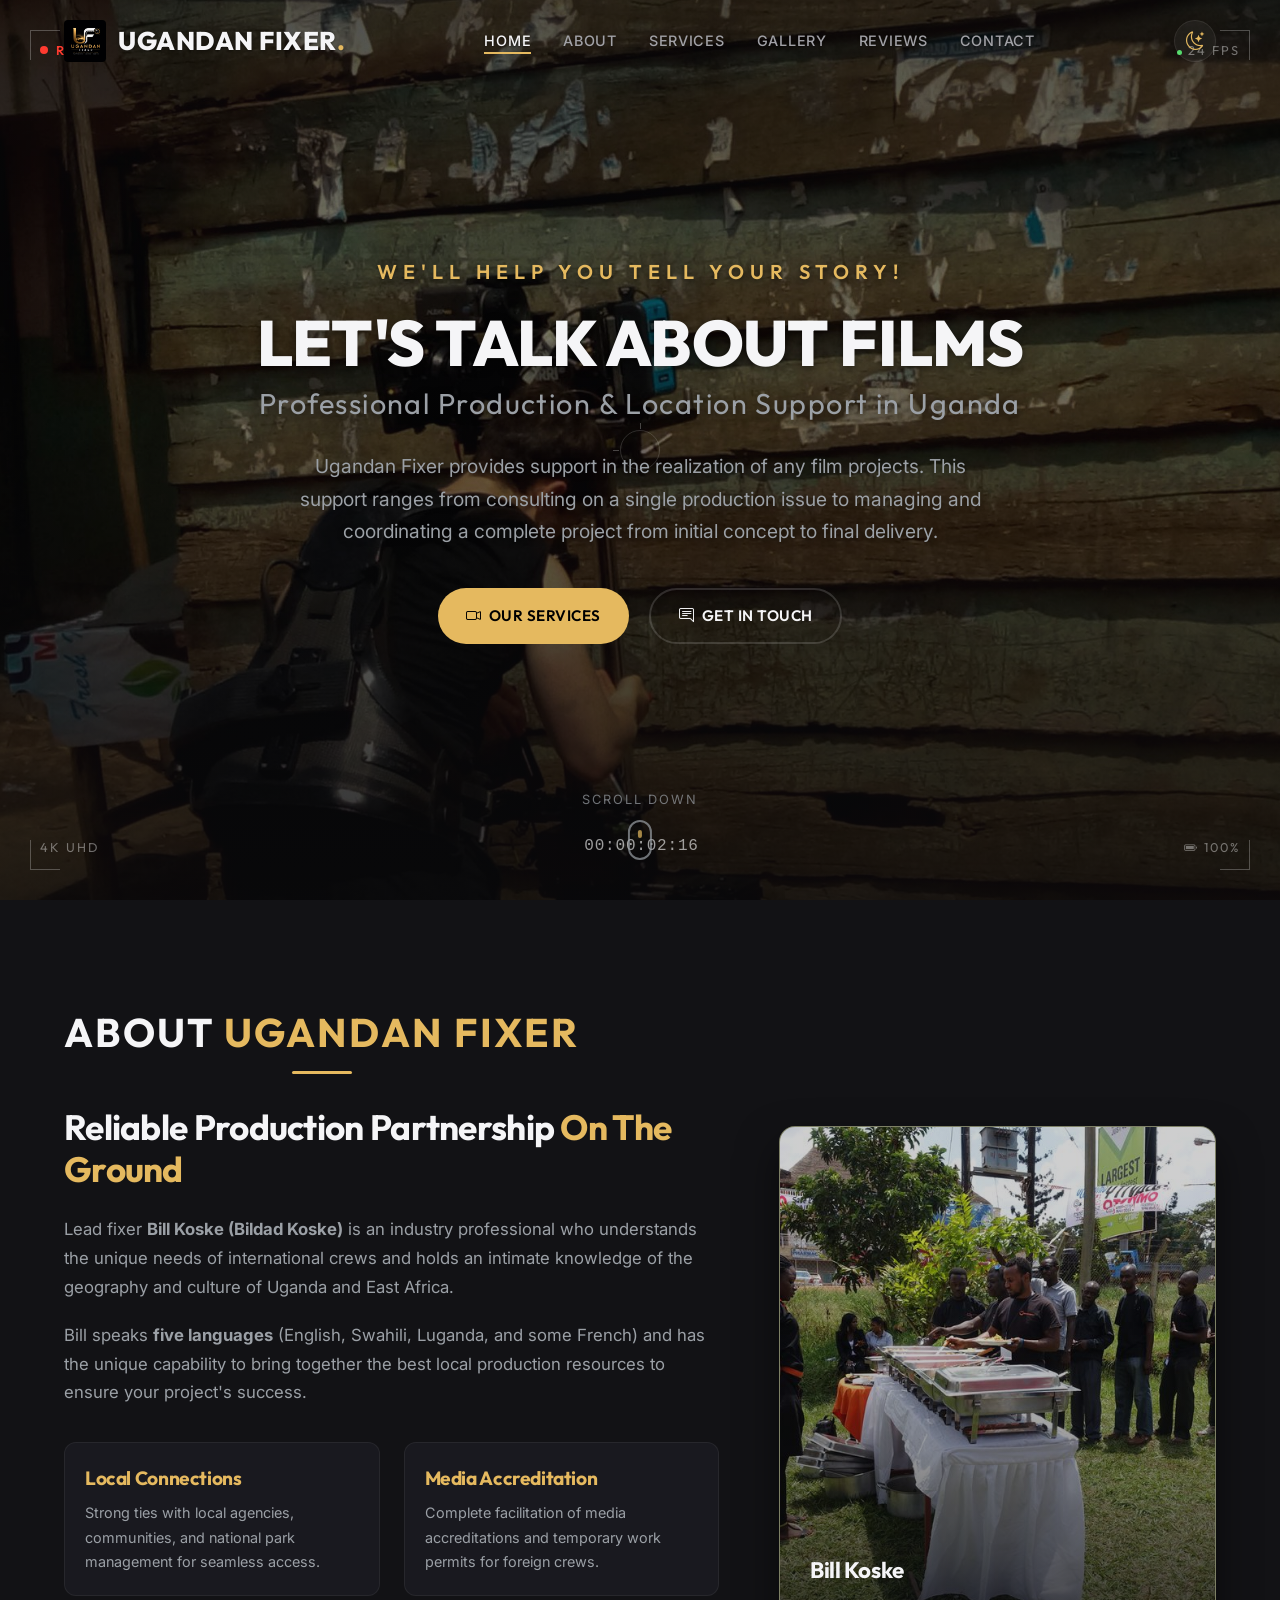
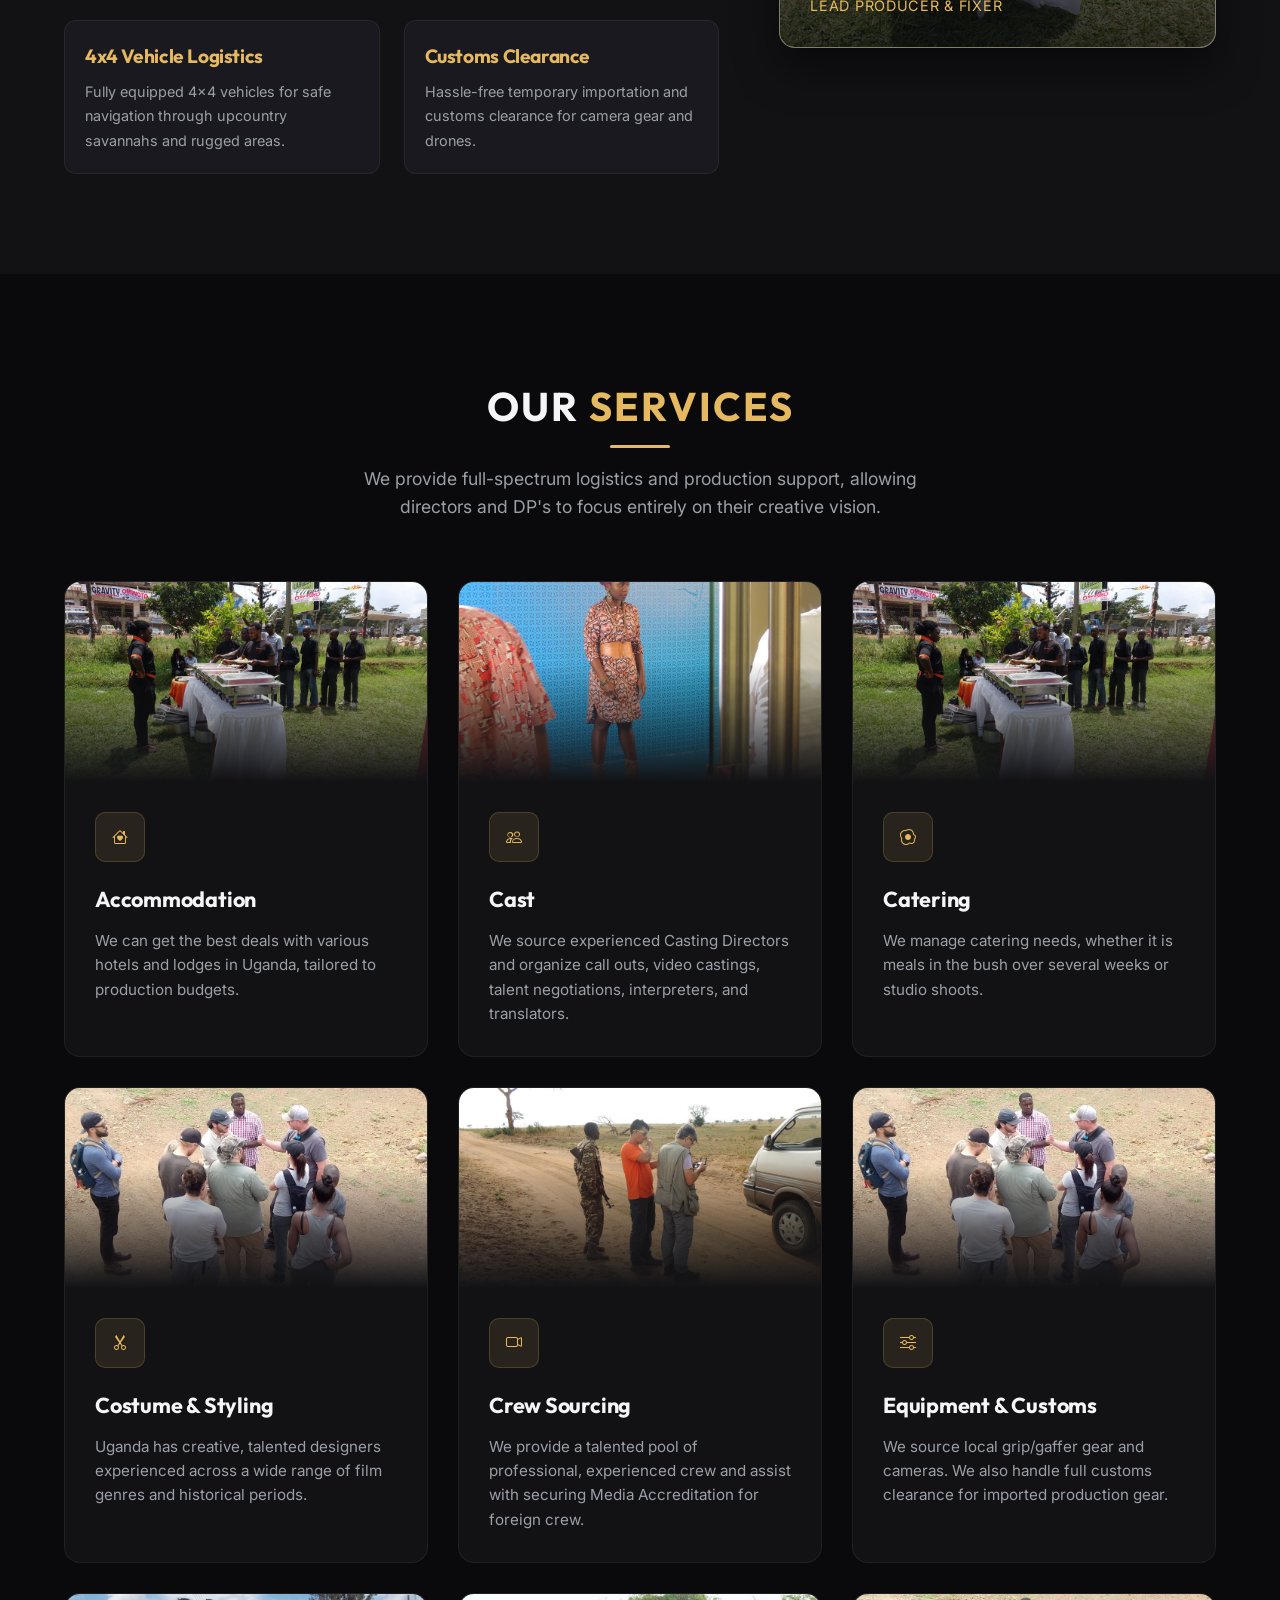
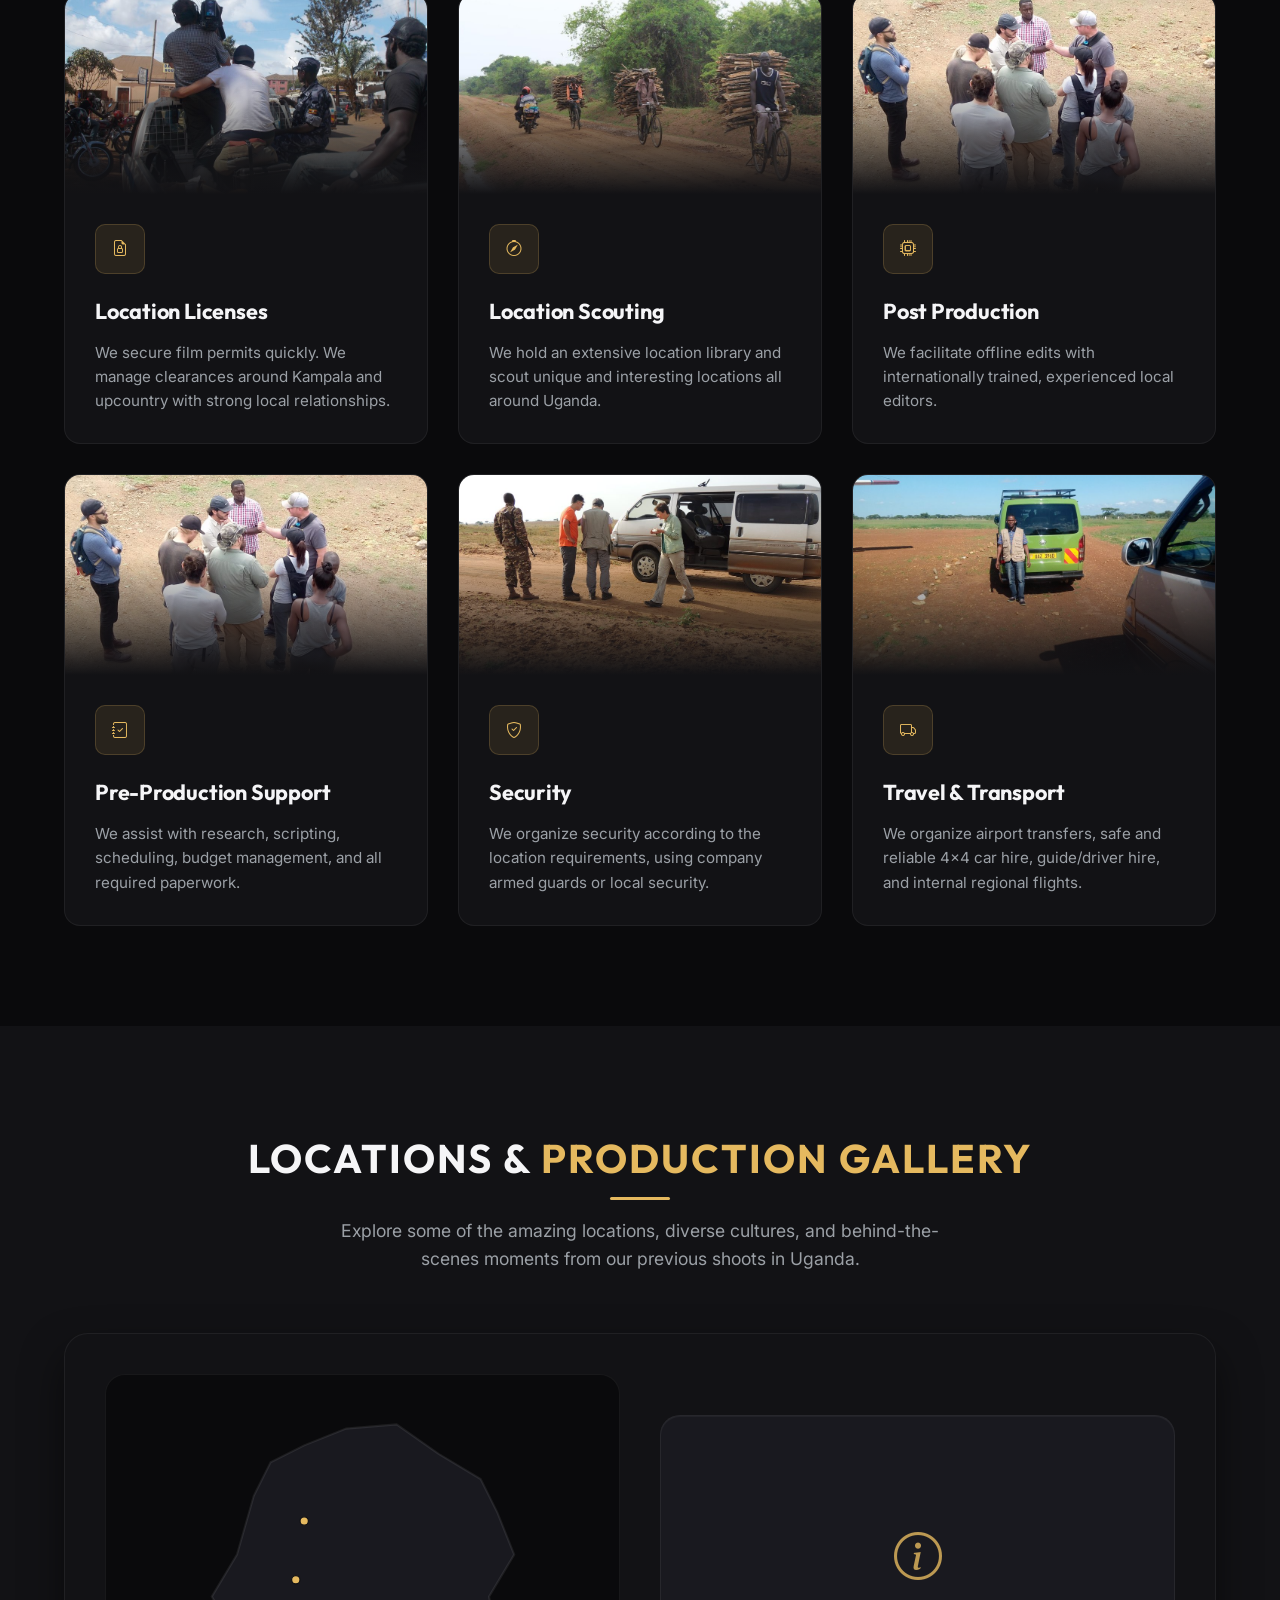
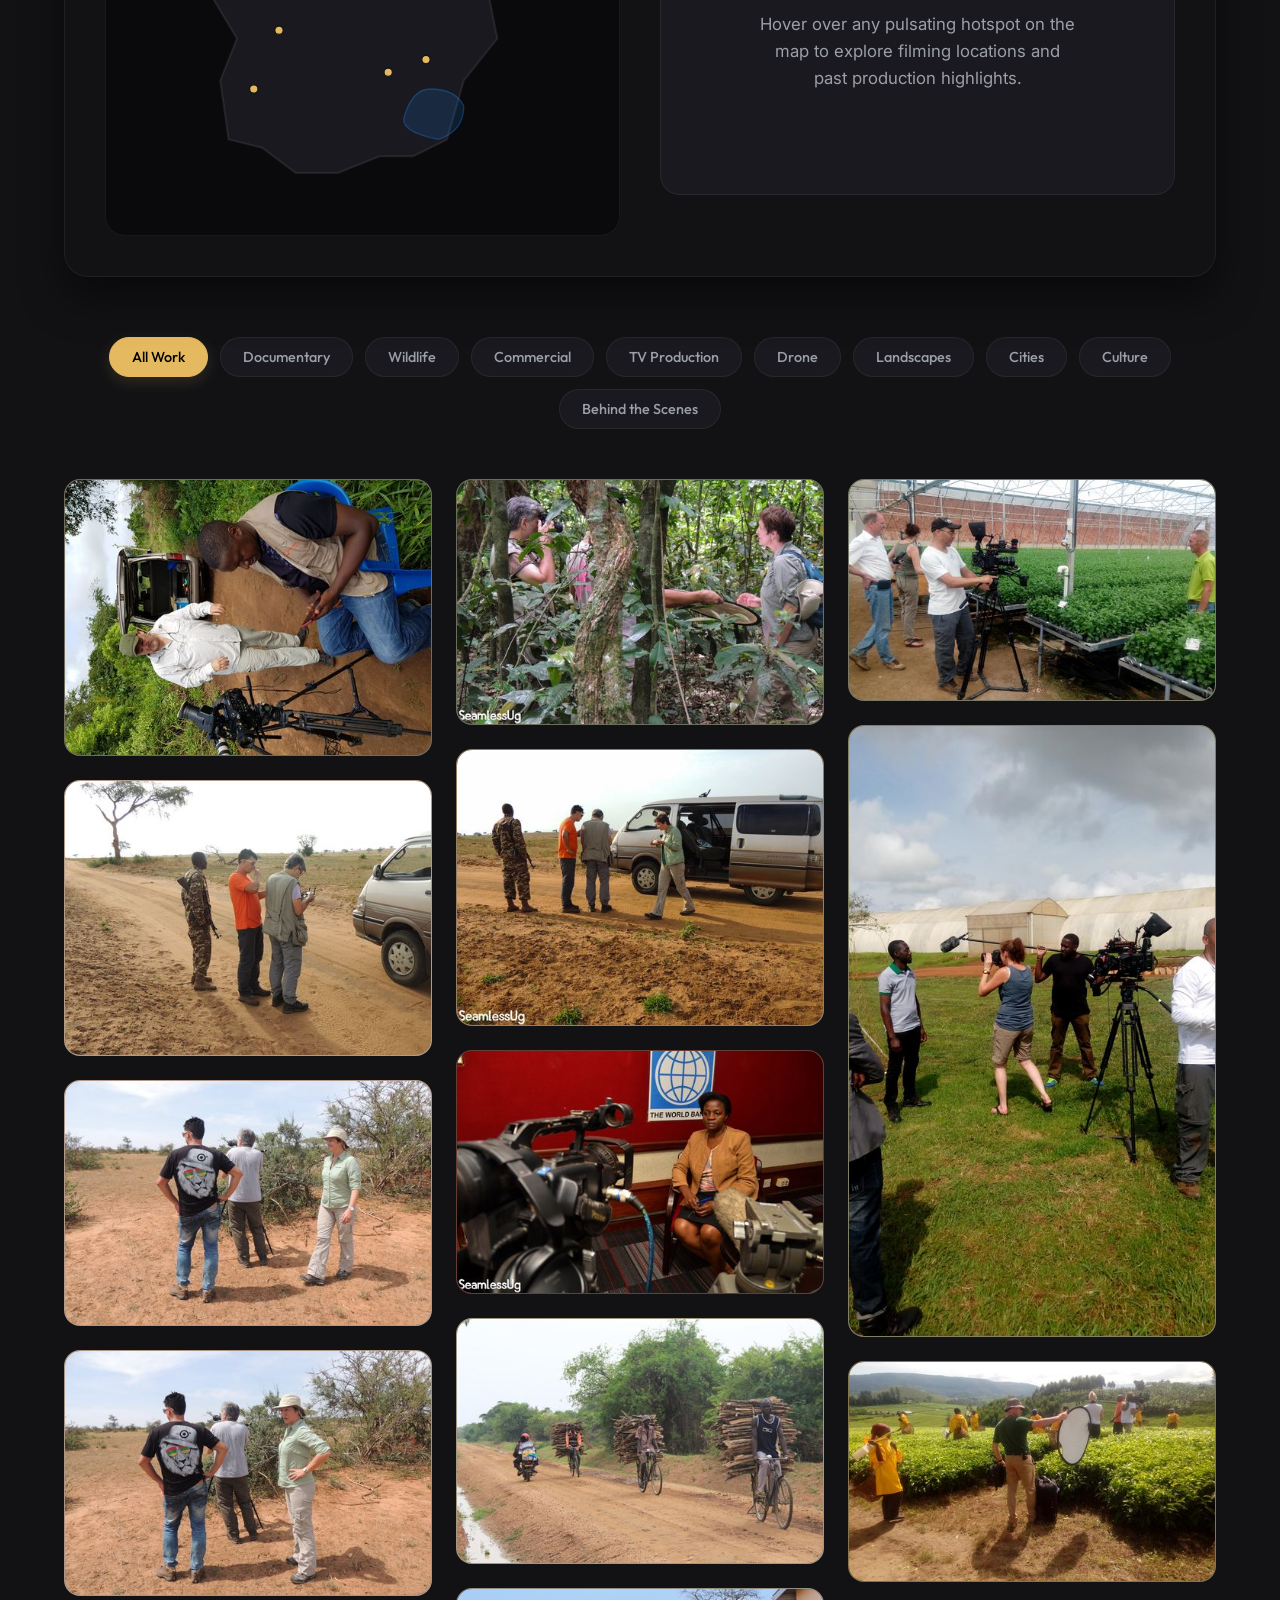
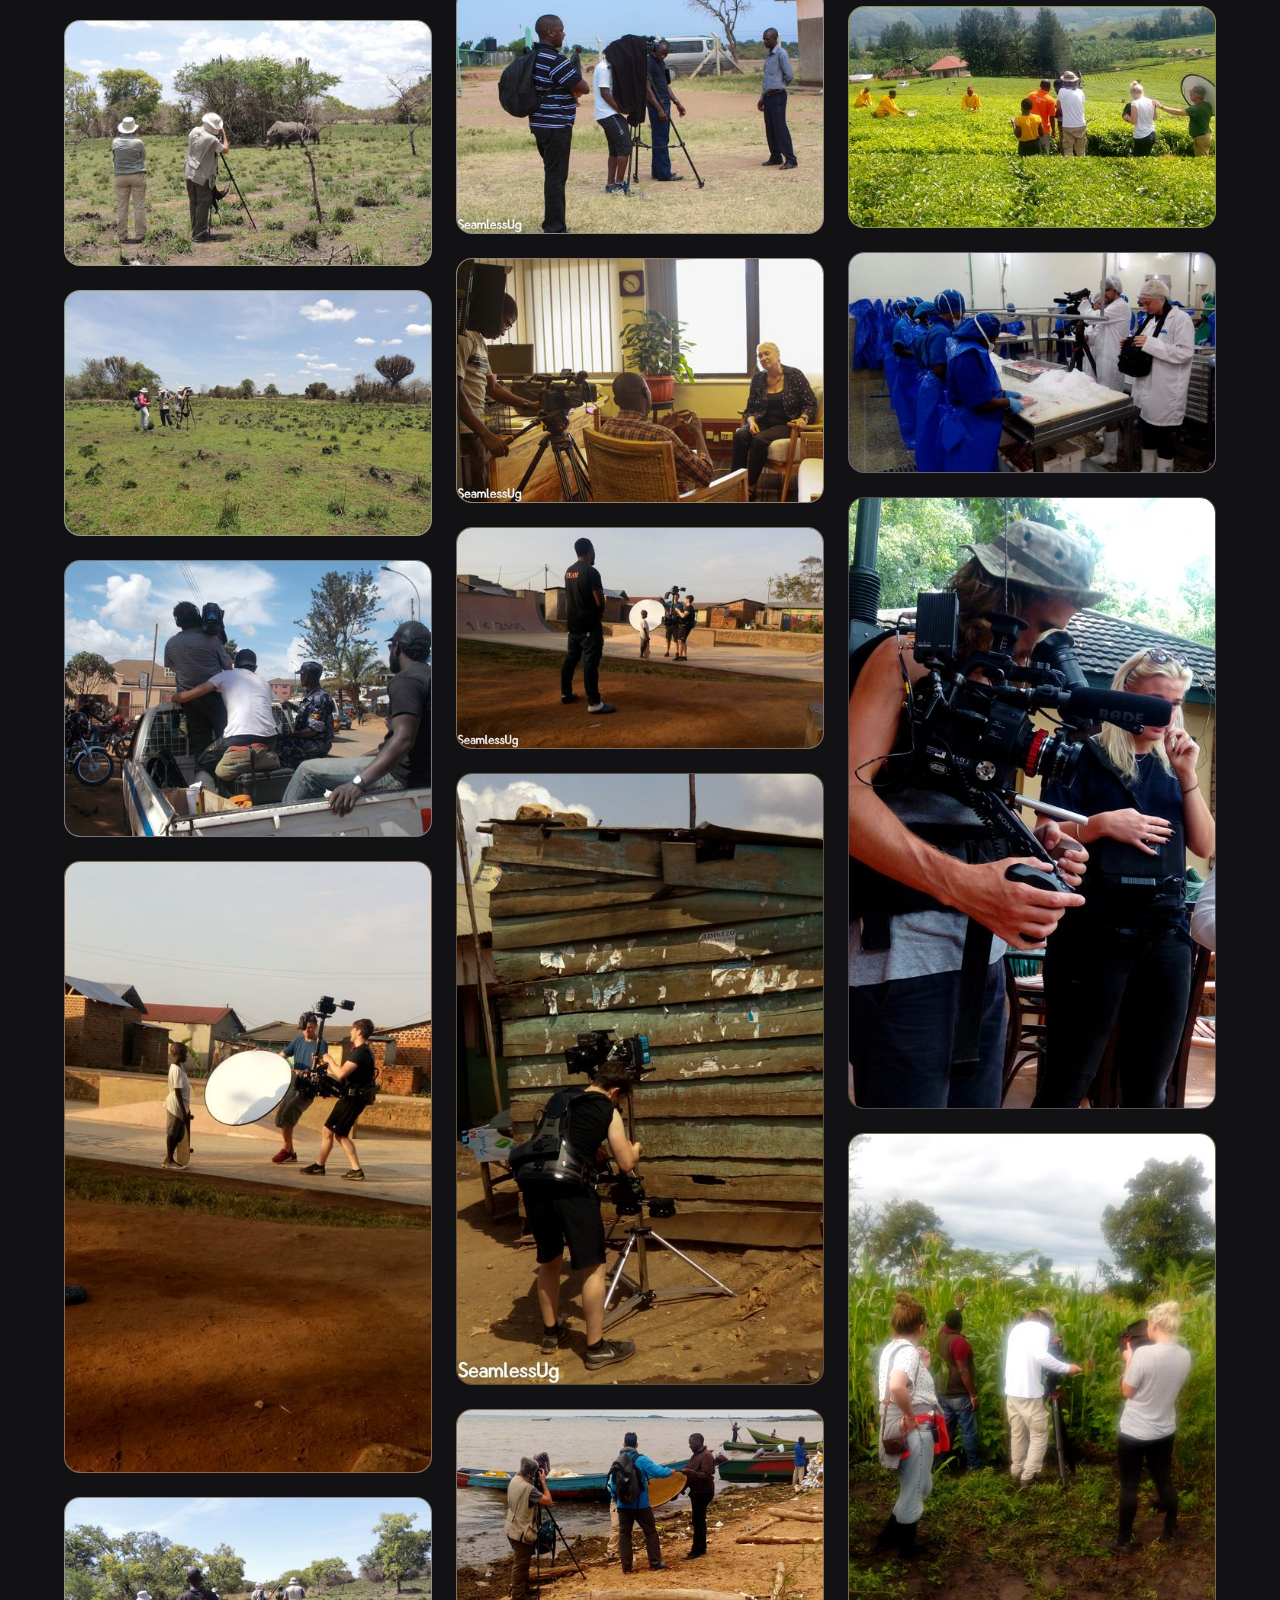
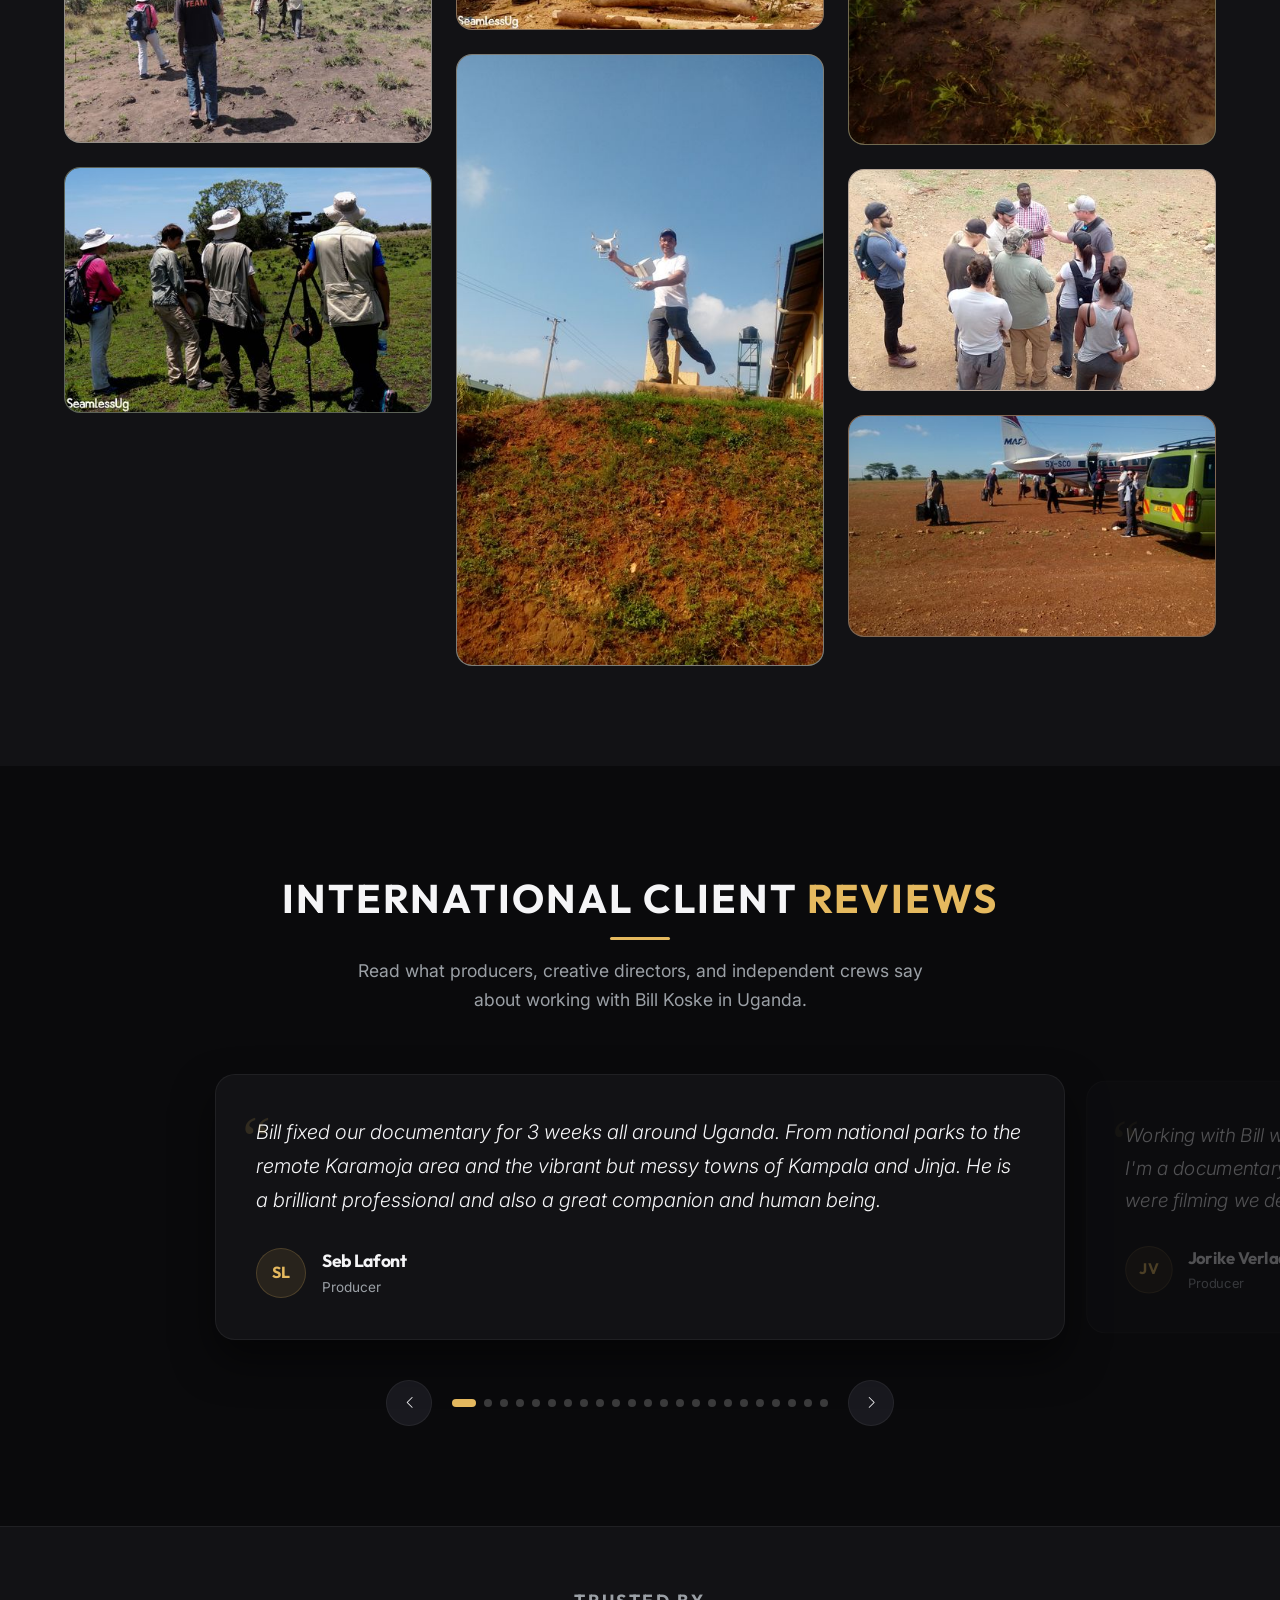
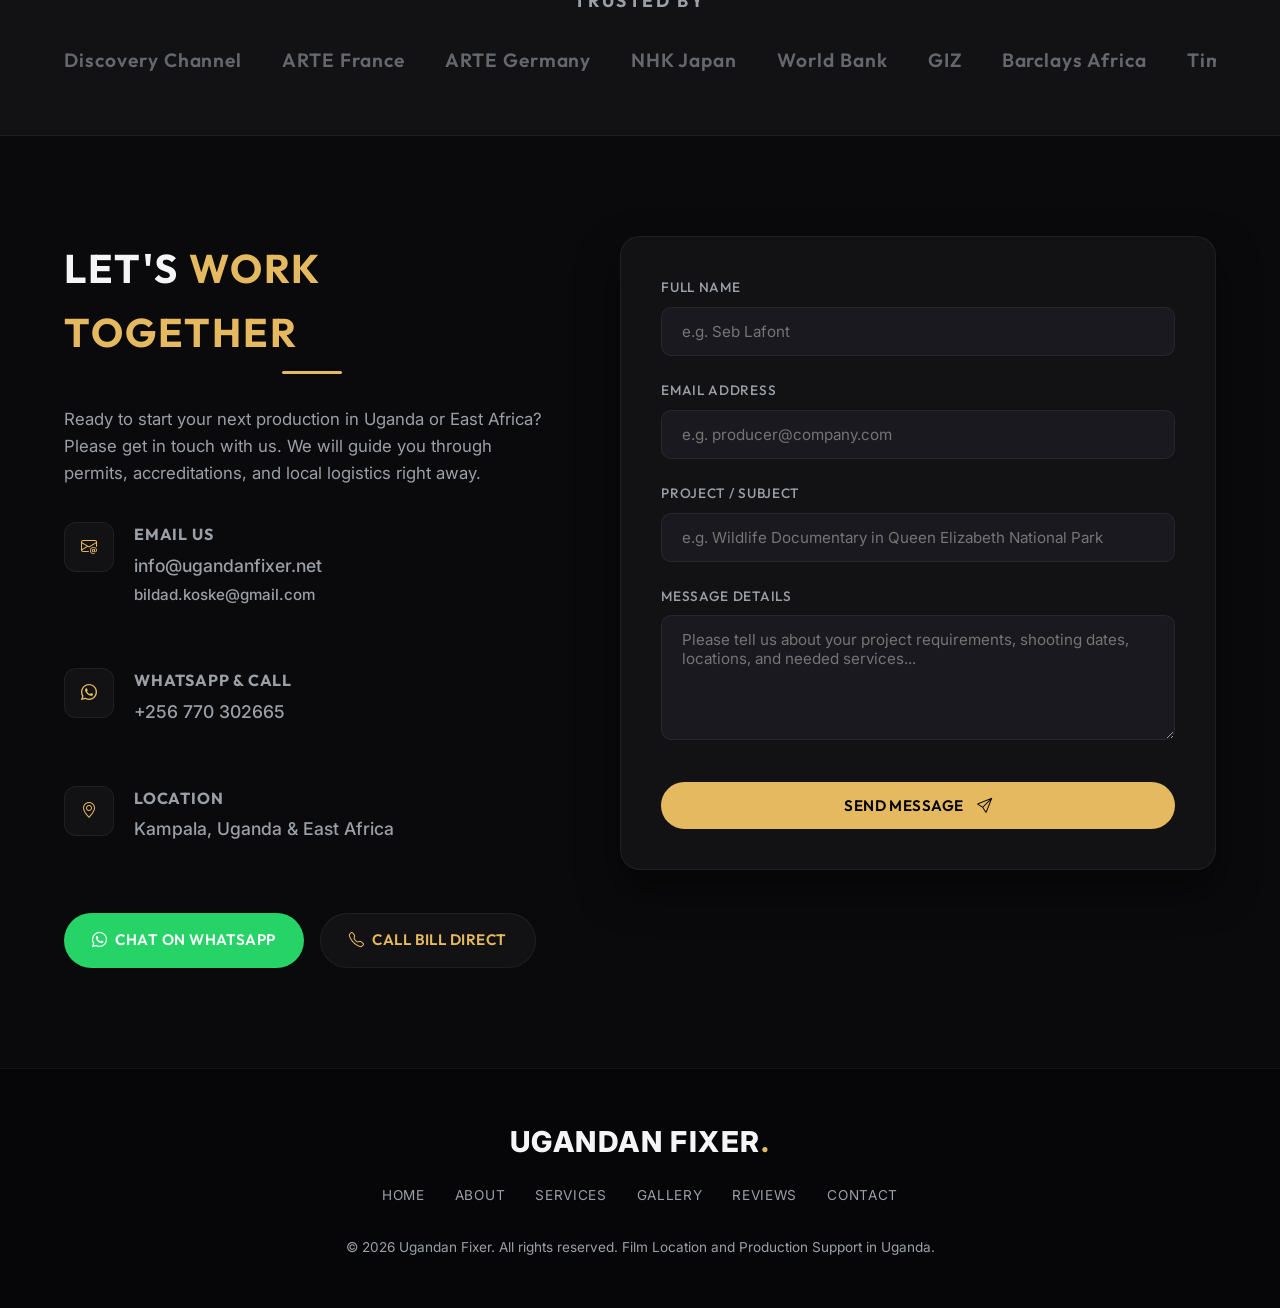
==== index.html @ 79818145 "add interactive uganda map, cinematic viewfinder, 3d tilt cards, and scroll reveals" ====
<!DOCTYPE html>
<html lang="en">
<head>
  <meta charset="UTF-8">
  <meta name="viewport" content="width=device-width, initial-scale=1.0">
  <title>Ugandan Fixer | Film Production & Location Support Services Uganda</title>
  <meta name="description" content="Ugandan Fixer provides professional film production and location support services in Uganda. Get assistance with media credentials, filming permits, customs equipment clearance, crew sourcing, and travel.">
  <meta name="keywords" content="film fixer uganda, location scout uganda, film production support uganda, media credentials uganda, camera gear rental uganda, travel coordination east africa">
  <meta name="author" content="Bill Koske">
  <meta name="robots" content="index, follow">

  <!-- Favicons -->
  <link rel="icon" type="image/png" href="./logo.png">
  <link rel="apple-touch-icon" href="./logo.png">

  <!-- Icons -->
  <link rel="stylesheet" href="https://cdn.jsdelivr.net/npm/bootstrap-icons@1.11.3/font/bootstrap-icons.min.css">

  <!-- Stylesheet -->
  <link rel="stylesheet" href="./style.css">
</head>
<body>

  <!-- Navigation Header -->
  <header id="header" class="header">
    <div class="container">
      <a href="#hero" class="logo-link" id="logo-brand">
        <img src="./logo.png" alt="Ugandan Fixer Logo" class="logo-img">
        <h1 class="logo-text">Ugandan Fixer<span>.</span></h1>
      </a>

      <nav id="navmenu" class="navmenu">
        <ul>
          <li><a href="#hero" class="active">Home</a></li>
          <li><a href="#about">About</a></li>
          <li><a href="#services">Services</a></li>
          <li><a href="#portfolio">Gallery</a></li>
          <li><a href="#testimonials">Reviews</a></li>
          <li><a href="#contact">Contact</a></li>
        </ul>
      </nav>

      <div class="header-actions">
        <div class="theme-toggle" id="theme-toggle" role="button" aria-label="Toggle dark/light mode">
          <i class="bi bi-moon-stars" id="theme-toggle-icon"></i>
        </div>
        <i class="mobile-nav-toggle bi bi-list"></i>
      </div>
    </div>
  </header>


  <!-- Hero Section -->
  <section id="hero" class="hero">
    <div class="hero-bg hero-bg-parallax" id="hero-bg"></div>
    <div class="hero-overlay"></div>
    
    <!-- Cinematic Viewfinder Overlay -->
    <div class="viewfinder">
      <div class="vf-corner vf-tl"></div>
      <div class="vf-corner vf-tr"></div>
      <div class="vf-corner vf-bl"></div>
      <div class="vf-corner vf-br"></div>
      
      <div class="vf-top-info">
        <div class="vf-rec"><span class="rec-dot"></span>REC</div>
        <div class="vf-fps"><span class="vf-status-dot"></span>24 FPS</div>
      </div>
      
      <div class="vf-center-grid">
        <div class="vf-crosshair"></div>
      </div>
      
      <div class="vf-bottom-info">
        <div class="vf-res">4K UHD</div>
        <div class="vf-timecode" id="vf-timecode">00:00:00:00</div>
        <div class="vf-battery"><i class="bi bi-battery-full"></i> 100%</div>
      </div>
    </div>
    
    <div class="container">
      <h2>We'll help you tell your story!</h2>
      <h1>Let's Talk About Films<span>Professional Production & Location Support in Uganda</span></h1>
      <p class="hero-desc">
        Ugandan Fixer provides support in the realization of any film projects. This support ranges from consulting on a single production issue to managing and coordinating a complete project from initial concept to final delivery.
      </p>
      <div class="hero-btns">
        <a href="#services" class="btn btn-primary" id="btn-hero-services">
          <i class="bi bi-camera-video"></i> Our Services
        </a>
        <a href="#contact" class="btn btn-outline" id="btn-hero-contact">
          <i class="bi bi-chat-right-text"></i> Get In Touch
        </a>
      </div>
    </div>

    <a href="#about" class="hero-scroll-indicator" id="hero-scroll-link">
      <span>Scroll Down</span>
      <div class="mouse-icon"></div>
    </a>
  </section>

  <main>
    <!-- About Section -->
    <section id="about" class="about reveal">
      <div class="container">
        <div class="about-grid">
          <div class="about-content">
            <div class="section-header" style="text-align: left; margin-bottom: 30px;">
              <h2>About <span>Ugandan Fixer</span></h2>
            </div>
            <h3>Reliable Production Partnership <span>On The Ground</span></h3>
            <p>
              Lead fixer <strong>Bill Koske (Bildad Koske)</strong> is an industry professional who understands the unique needs of international crews and holds an intimate knowledge of the geography and culture of Uganda and East Africa. 
            </p>
            <p>
              Bill speaks <strong>five languages</strong> (English, Swahili, Luganda, and some French) and has the unique capability to bring together the best local production resources to ensure your project's success.
            </p>
            
            <div class="about-highlights">
              <div class="about-highlight-card">
                <h4>Local Connections</h4>
                <p>Strong ties with local agencies, communities, and national park management for seamless access.</p>
              </div>
              <div class="about-highlight-card">
                <h4>Media Accreditation</h4>
                <p>Complete facilitation of media accreditations and temporary work permits for foreign crews.</p>
              </div>
              <div class="about-highlight-card">
                <h4>4x4 Vehicle Logistics</h4>
                <p>Fully equipped 4x4 vehicles for safe navigation through upcountry savannahs and rugged areas.</p>
              </div>
              <div class="about-highlight-card">
                <h4>Customs Clearance</h4>
                <p>Hassle-free temporary importation and customs clearance for camera gear and drones.</p>
              </div>
            </div>
          </div>
          
          <div class="about-image-container">
            <div class="about-image-wrapper">
              <img id="about-img" src="" alt="Ugandan Fixer production crew behind the scenes">
              <div class="about-image-overlay">
                <h4>Bill Koske</h4>
                <p>Lead Producer & Fixer</p>
              </div>
            </div>
          </div>
        </div>
      </div>
    </section>

    <!-- Services Section -->
    <section id="services" class="services reveal">
      <div class="container">
        <div class="section-header">
          <h2>Our <span>Services</span></h2>
          <p>We provide full-spectrum logistics and production support, allowing directors and DP's to focus entirely on their creative vision.</p>
        </div>

        <div class="services-grid" id="services-grid">
          <!-- Dynamic Service Cards Injected via JS -->
        </div>
      </div>
    </section>

    <!-- Portfolio Gallery Section -->
    <section id="portfolio" class="portfolio">
      <div class="container">
        <div class="section-header reveal">
          <h2>Locations & <span>Production Gallery</span></h2>
          <p>Explore some of the amazing locations, diverse cultures, and behind-the-scenes moments from our previous shoots in Uganda.</p>
        </div>

        <!-- Interactive Filming Map -->
        <div class="map-section reveal">
          <div class="map-grid">
            <div class="map-vector-container">
              <svg viewBox="0 0 500 500" class="uganda-svg-map" id="uganda-map">
                <!-- Uganda Border Shape -->
                <path class="uganda-border" d="M 230 40 L 290 35 L 340 70 L 390 100 L 410 140 L 430 190 L 400 240 L 410 290 L 370 340 L 350 410 L 310 430 L 270 430 L 220 450 L 170 450 L 130 420 L 90 410 L 80 340 L 100 290 L 70 240 L 100 190 L 120 120 L 140 80 L 180 60 Z" />
                <!-- Lake Victoria -->
                <path class="lake-victoria" d="M 330 350 Q 360 350 370 370 Q 370 400 340 410 Q 290 400 300 380 Q 310 350 330 350 Z" />
                
                <!-- Hotspots -->
                <g class="map-hotspot" data-location="murchison">
                  <circle cx="180" cy="150" r="14" class="hotspot-pulse" />
                  <circle cx="180" cy="150" r="5" class="hotspot-core" />
                  <text x="180" y="130" class="hotspot-label">Murchison Falls</text>
                </g>
                
                <g class="map-hotspot" data-location="queen-elizabeth">
                  <circle cx="120" cy="350" r="14" class="hotspot-pulse" />
                  <circle cx="120" cy="350" r="5" class="hotspot-core" />
                  <text x="120" y="330" class="hotspot-label">Queen Elizabeth NP</text>
                </g>
                
                <g class="map-hotspot" data-location="kampala">
                  <circle cx="280" cy="330" r="14" class="hotspot-pulse" />
                  <circle cx="280" cy="330" r="5" class="hotspot-core" />
                  <text x="280" y="310" class="hotspot-label">Kampala City</text>
                </g>
                
                <g class="map-hotspot" data-location="jinja">
                  <circle cx="325" cy="315" r="14" class="hotspot-pulse" />
                  <circle cx="325" cy="315" r="5" class="hotspot-core" />
                  <text x="325" y="295" class="hotspot-label">Jinja (Nile)</text>
                </g>
                
                <g class="map-hotspot" data-location="kibale">
                  <circle cx="150" cy="280" r="14" class="hotspot-pulse" />
                  <circle cx="150" cy="280" r="5" class="hotspot-core" />
                  <text x="150" y="260" class="hotspot-label">Kibale Forest</text>
                </g>
                
                <g class="map-hotspot" data-location="hoima">
                  <circle cx="170" cy="220" r="14" class="hotspot-pulse" />
                  <circle cx="170" cy="220" r="5" class="hotspot-core" />
                  <text x="170" y="200" class="hotspot-label">Hoima Region</text>
                </g>
              </svg>
            </div>
            
            <div class="map-details" id="map-details-card">
              <div class="map-details-placeholder">
                <i class="bi bi-info-circle"></i>
                <p>Hover over any pulsating hotspot on the map to explore filming locations and past production highlights.</p>
              </div>
              <div class="map-details-content" style="display: none;">
                <div class="map-details-img-wrapper">
                  <img id="map-details-img" src="" alt="Location preview">
                </div>
                <div class="map-details-text">
                  <h3 id="map-details-title">Location Name</h3>
                  <p id="map-details-desc">Location description details...</p>
                  <span class="map-details-tag" id="map-details-tag">Category</span>
                </div>
              </div>
            </div>
          </div>
        </div>

        <!-- Category Filters -->
        <div class="filter-bar" id="filter-bar">
          <!-- Dynamic Filter Buttons Injected via JS -->
        </div>

        <!-- Masonry Grid -->
        <div class="masonry-grid" id="portfolio-grid">
          <!-- Dynamic Masonry Items Injected via JS -->
        </div>
      </div>
    </section>

    <!-- Testimonials Section -->
    <section id="testimonials" class="testimonials reveal">
      <div class="container">
        <div class="section-header">
          <h2>International Client <span>Reviews</span></h2>
          <p>Read what producers, creative directors, and independent crews say about working with Bill Koske in Uganda.</p>
        </div>

        <div class="testimonials-carousel">
          <div class="testimonial-track" id="testimonial-track">
            <!-- Dynamic Testimonials Injected via JS -->
          </div>
          
          <div class="carousel-controls">
            <button class="carousel-btn" id="carousel-prev" aria-label="Previous testimonial">
              <i class="bi bi-chevron-left"></i>
            </button>
            <div class="carousel-dots" id="carousel-dots">
              <!-- Carousel Dots -->
            </div>
            <button class="carousel-btn" id="carousel-next" aria-label="Next testimonial">
              <i class="bi bi-chevron-right"></i>
            </button>
          </div>
        </div>
      </div>
    </section>

    <!-- Clients Marquee Section -->
    <section class="clients" id="clients">
      <div class="container">
        <h3 style="text-align: center; margin-bottom: 30px; font-size: 1.1rem; text-transform: uppercase; letter-spacing: 0.15em; color: var(--text-muted);">Trusted By</h3>
        <div class="clients-marquee" id="company-marquee">
          <!-- Dynamic Marquee Injected via JS -->
        </div>
      </div>
    </section>

    <!-- Contact Section -->
    <section id="contact" class="contact reveal">
      <div class="container">
        <div class="contact-grid">
          <div class="contact-info-container">
            <div class="section-header" style="text-align: left; margin-bottom: 30px;">
              <h2>Let's <span>Work Together</span></h2>
            </div>
            <p>
              Ready to start your next production in Uganda or East Africa? Please get in touch with us. We will guide you through permits, accreditations, and local logistics right away.
            </p>
            
            <div class="contact-details">
              <div class="contact-item">
                <div class="contact-icon-box">
                  <i class="bi bi-envelope-at"></i>
                </div>
                <div class="contact-text">
                  <h4>Email Us</h4>
                  <p>
                    <a href="mailto:info@ugandanfixer.net">info@ugandanfixer.net</a><br>
                    <a href="mailto:bildad.koske@gmail.com" style="font-size: 0.95rem; color: var(--text-muted);">bildad.koske@gmail.com</a>
                  </p>
                </div>
              </div>

              <div class="contact-item">
                <div class="contact-icon-box">
                  <i class="bi bi-whatsapp"></i>
                </div>
                <div class="contact-text">
                  <h4>WhatsApp & Call</h4>
                  <p><a href="https://wa.me/256770302665?text=Hello%20Bill,%20I'm%20interested%20in%20inquiring%20about%20your%20film%20production%20and%20location%20support%20services%20in%20Uganda." target="_blank" rel="noopener">+256 770 302665</a></p>
                </div>
              </div>

              <div class="contact-item">
                <div class="contact-icon-box">
                  <i class="bi bi-geo-alt"></i>
                </div>
                <div class="contact-text">
                  <h4>Location</h4>
                  <p>Kampala, Uganda & East Africa</p>
                </div>
              </div>
            </div>
            <div class="contact-buttons">
              <a href="https://wa.me/256770302665?text=Hello%20Bill,%20I'm%20interested%20in%20inquiring%20about%20your%20film%20production%20and%20location%20support%20services%20in%20Uganda." target="_blank" rel="noopener" class="btn btn-whatsapp" id="btn-whatsapp-contact">
                <i class="bi bi-whatsapp"></i> Chat on WhatsApp
              </a>
              <a href="tel:+256770302665" class="btn btn-call" id="btn-call-contact">
                <i class="bi bi-telephone"></i> Call Bill Direct
              </a>
            </div>
          </div>

          <div class="contact-form-container">
            <form class="contact-form" id="contact-form-element" action="mailto:info@ugandanfixer.net" method="POST" enctype="text/plain">
              <div class="form-group">
                <label for="form-name" class="form-label">Full Name</label>
                <input type="text" id="form-name" name="name" class="form-control" placeholder="e.g. Seb Lafont" required>
              </div>
              <div class="form-group">
                <label for="form-email" class="form-label">Email Address</label>
                <input type="email" id="form-email" name="email" class="form-control" placeholder="e.g. producer@company.com" required>
              </div>
              <div class="form-group">
                <label for="form-subject" class="form-label">Project / Subject</label>
                <input type="text" id="form-subject" name="subject" class="form-control" placeholder="e.g. Wildlife Documentary in Queen Elizabeth National Park" required>
              </div>
              <div class="form-group">
                <label for="form-message" class="form-label">Message Details</label>
                <textarea id="form-message" name="message" class="form-control" rows="5" placeholder="Please tell us about your project requirements, shooting dates, locations, and needed services..." required></textarea>
              </div>
              <button type="submit" class="btn btn-primary" id="btn-submit-form">
                Send Message <i class="bi bi-send" style="margin-left: 5px;"></i>
              </button>
            </form>
          </div>
        </div>
      </div>
    </section>
  </main>

  <!-- Footer Section -->
  <footer class="footer">
    <div class="container">
      <div class="footer-logo">
        Ugandan Fixer<span>.</span>
      </div>
      <div class="footer-nav">
        <a href="#hero">Home</a>
        <a href="#about">About</a>
        <a href="#services">Services</a>
        <a href="#portfolio">Gallery</a>
        <a href="#testimonials">Reviews</a>
        <a href="#contact">Contact</a>
      </div>
      <p class="footer-copyright">
        &copy; 2026 Ugandan Fixer. All rights reserved. Film Location and Production Support in Uganda.
      </p>
    </div>
  </footer>

  <!-- Lightbox Modal -->
  <div class="lightbox" id="lightbox" role="dialog" aria-modal="true" aria-label="Image Lightbox Preview">
    <button class="lightbox-close" id="btn-lightbox-close" aria-label="Close Lightbox">
      <i class="bi bi-x-lg"></i>
    </button>
    <button class="lightbox-nav lightbox-prev" id="btn-lightbox-prev" aria-label="Previous Image">
      <i class="bi bi-chevron-left"></i>
    </button>
    <button class="lightbox-nav lightbox-next" id="btn-lightbox-next" aria-label="Next Image">
      <i class="bi bi-chevron-right"></i>
    </button>
    <div class="lightbox-content">
      <img src="" alt="" class="lightbox-img" id="lightbox-img-element">
      <div class="lightbox-caption" id="lightbox-caption-text">Image description and category</div>
      <div class="lightbox-counter" id="lightbox-counter-text">1 / 10</div>
    </div>
  </div>

  <!-- JavaScript Controller -->
  <script src="./script.js"></script>
</body>
</html>
---- style.css ----
/* 
   UGANDAN FIXER - CINEMATIC PORTFOLIO STYLESHEET
   Vanilla CSS | High-Fidelity Responsive Design System
*/

@import url('https://fonts.googleapis.com/css2?family=Inter:wght@300;400;500;600&family=Outfit:wght@300;400;500;600;700;800&display=swap');

:root {
  --bg-primary: #0a0a0c;
  --bg-secondary: #121215;
  --bg-tertiary: #19191f;
  --accent-gold: #e5b95f;
  --accent-gold-rgb: 229, 185, 95;
  --accent-gold-hover: #ffd276;
  --text-main: #f5f5f7;
  --text-muted: #9ba0a6;
  --border-color: rgba(255, 255, 255, 0.06);
  --glass-bg: rgba(18, 18, 21, 0.75);
  --glass-border: rgba(255, 255, 255, 0.05);
  --shadow-lg: 0 20px 40px rgba(0, 0, 0, 0.5);
  --transition-smooth: all 0.4s cubic-bezier(0.16, 1, 0.3, 1);
}

body.light-mode {
  --bg-primary: #f6f8fa;
  --bg-secondary: #ffffff;
  --bg-tertiary: #edf1f5;
  --accent-gold: #b38b34;
  --accent-gold-rgb: 179, 139, 52;
  --accent-gold-hover: #916c21;
  --text-main: #18191c;
  --text-muted: #5e646d;
  --border-color: rgba(0, 0, 0, 0.08);
  --glass-bg: rgba(255, 255, 255, 0.85);
  --glass-border: rgba(0, 0, 0, 0.06);
  --shadow-lg: 0 20px 40px rgba(0, 0, 0, 0.04);
}


/* Reset and Core Styles */
* {
  margin: 0;
  padding: 0;
  box-sizing: border-box;
}

html {
  scroll-behavior: smooth;
  background-color: var(--bg-primary);
  color: var(--text-main);
  font-family: 'Inter', sans-serif;
  overflow-x: hidden;
}

body {
  overflow-x: hidden;
  line-height: 1.6;
  background-color: var(--bg-primary);
  color: var(--text-main);
  transition: background-color 0.4s ease, color 0.4s ease;
}

.header, section, .service-card, .masonry-item, .testimonial-item, .contact-form, .btn, .theme-toggle, .form-control {
  transition: background-color 0.4s ease, color 0.4s ease, border-color 0.4s ease, box-shadow 0.4s ease, transform 0.4s ease;
}


h1, h2, h3, h4, h5, h6 {
  font-family: 'Outfit', sans-serif;
  font-weight: 700;
  letter-spacing: -0.02em;
}

a {
  color: inherit;
  text-decoration: none;
  transition: var(--transition-smooth);
}

ul {
  list-style: none;
}

img {
  max-width: 100%;
  height: auto;
  display: block;
}

/* Custom Scrollbar */
::-webkit-scrollbar {
  width: 10px;
}
::-webkit-scrollbar-track {
  background: var(--bg-primary);
}
::-webkit-scrollbar-thumb {
  background: var(--bg-tertiary);
  border: 2px solid var(--bg-primary);
  border-radius: 5px;
}
::-webkit-scrollbar-thumb:hover {
  background: var(--accent-gold);
}

/* Base Layout & Utilities */
section {
  padding: 100px 0;
  position: relative;
}

.container {
  width: 100%;
  max-width: 1200px;
  margin: 0 auto;
  padding: 0 24px;
}

.section-header {
  text-align: center;
  margin-bottom: 60px;
}

.section-header h2 {
  font-size: 2.5rem;
  text-transform: uppercase;
  letter-spacing: 0.05em;
  margin-bottom: 12px;
  position: relative;
  display: inline-block;
}

.section-header h2 span {
  color: var(--accent-gold);
}

.section-header h2::after {
  content: '';
  position: absolute;
  bottom: -10px;
  left: 50%;
  transform: translateX(-50%);
  width: 60px;
  height: 3px;
  background: var(--accent-gold);
  border-radius: 2px;
}

.section-header p {
  color: var(--text-muted);
  max-width: 600px;
  margin: 15px auto 0;
  font-size: 1.1rem;
}

/* Buttons */
.btn {
  display: inline-flex;
  align-items: center;
  justify-content: center;
  padding: 14px 28px;
  font-family: 'Outfit', sans-serif;
  font-weight: 600;
  font-size: 0.95rem;
  letter-spacing: 0.03em;
  text-transform: uppercase;
  border-radius: 30px;
  cursor: pointer;
  transition: var(--transition-smooth);
  gap: 8px;
  border: none;
}

.btn-primary {
  background: var(--accent-gold);
  color: #000;
}

.btn-primary:hover {
  background: var(--accent-gold-hover);
  transform: translateY(-2px);
  box-shadow: 0 10px 20px rgba(229, 185, 95, 0.2);
}

.btn-outline {
  background: transparent;
  color: var(--text-main);
  border: 2px solid rgba(255, 255, 255, 0.15);
}

.btn-outline:hover {
  border-color: var(--accent-gold);
  color: var(--accent-gold);
  transform: translateY(-2px);
}

/* Header & Navigation */
.header {
  position: fixed;
  top: 0;
  left: 0;
  width: 100%;
  z-index: 1000;
  padding: 20px 0;
  transition: var(--transition-smooth);
  color: var(--text-main);
}

.header:not(.scrolled) {
  --text-main: #f5f5f7;
  --text-muted: #a1a1a6;
  --border-color: rgba(255, 255, 255, 0.08);
  --bg-tertiary: rgba(255, 255, 255, 0.05);
}


.header.scrolled {
  padding: 14px 0;
  background: var(--glass-bg);
  backdrop-filter: blur(20px);
  -webkit-backdrop-filter: blur(20px);
  border-bottom: 1px solid var(--glass-border);
  box-shadow: var(--shadow-lg);
}

.header .container {
  display: flex;
  align-items: center;
  justify-content: space-between;
}

.header-actions {
  display: flex;
  align-items: center;
  gap: 20px;
}

.theme-toggle {
  background: var(--bg-tertiary);
  border: 1px solid var(--border-color);
  color: var(--accent-gold);
  width: 42px;
  height: 42px;
  border-radius: 50%;
  display: flex;
  align-items: center;
  justify-content: center;
  cursor: pointer;
  font-size: 1.15rem;
  transition: var(--transition-smooth);
  z-index: 1001;
}

.theme-toggle:hover {
  transform: scale(1.05);
  background: var(--accent-gold);
  color: var(--bg-primary);
  border-color: var(--accent-gold);
  box-shadow: 0 5px 15px rgba(var(--accent-gold-rgb), 0.2);
}


.logo-link {
  display: flex;
  align-items: center;
  gap: 12px;
}

.logo-img {
  height: 42px;
  width: auto;
  object-fit: contain;
  border-radius: 4px;
}

.logo-text {
  font-size: 1.6rem;
  font-weight: 800;
  text-transform: uppercase;
  letter-spacing: 0.02em;
  text-shadow: 0 1px 3px rgba(0, 0, 0, 0.4);
}

.logo-text span {
  color: var(--accent-gold);
}

.navmenu ul {
  display: flex;
  gap: 32px;
}

.navmenu a {
  font-size: 0.9rem;
  font-weight: 500;
  text-transform: uppercase;
  letter-spacing: 0.05em;
  color: var(--text-muted);
  position: relative;
  padding: 5px 0;
  text-shadow: 0 1px 3px rgba(0, 0, 0, 0.4);
}

.navmenu a:hover,
.navmenu a.active {
  color: var(--text-main);
}

.navmenu a::after {
  content: '';
  position: absolute;
  bottom: 0;
  left: 0;
  width: 0;
  height: 2px;
  background: var(--accent-gold);
  transition: var(--transition-smooth);
}

.navmenu a:hover::after,
.navmenu a.active::after {
  width: 100%;
}

.mobile-nav-toggle {
  display: none;
  font-size: 1.8rem;
  color: var(--text-main);
  cursor: pointer;
}

/* Hero Section */
.hero {
  height: 100vh;
  min-height: 700px;
  display: flex;
  align-items: center;
  position: relative;
  padding: 0;
  overflow: hidden;
  --text-main: #f5f5f7;
  --text-muted: #9ba0a6;
  --border-color: rgba(255, 255, 255, 0.15);
  color: var(--text-main);
}

.hero-bg {
  position: absolute;
  top: 0;
  left: 0;
  width: 100%;
  height: 100%;
  background-size: cover;
  background-position: center;
  transition: opacity 1.5s ease-in-out;
  transform: scale(1.02);
  filter: brightness(0.75);
  z-index: 1;
}

.hero-bg-parallax {
  background-attachment: fixed;
}

.hero-overlay {
  position: absolute;
  top: 0;
  left: 0;
  width: 100%;
  height: 100%;
  background: linear-gradient(180deg, rgba(10, 10, 12, 0.6) 0%, rgba(10, 10, 12, 0.35) 40%, rgba(10, 10, 12, 0.8) 100%);
  pointer-events: none;
  z-index: 2;
}

.hero .container {
  position: relative;
  z-index: 10;
  text-align: center;
}

.hero h2 {
  font-size: 1.25rem;
  color: var(--accent-gold);
  text-transform: uppercase;
  letter-spacing: 0.3em;
  margin-bottom: 20px;
  font-weight: 600;
  opacity: 0;
  transform: translateY(20px);
  animation: fadeInUp 0.8s 0.2s forwards;
  text-shadow: 0 2px 4px rgba(0, 0, 0, 0.4);
}

.hero h1 {
  font-size: 4rem;
  font-weight: 800;
  line-height: 1.1;
  text-transform: uppercase;
  margin-bottom: 30px;
  letter-spacing: -0.01em;
  opacity: 0;
  transform: translateY(30px);
  animation: fadeInUp 0.8s 0.4s forwards;
  text-shadow: 0 2px 8px rgba(0, 0, 0, 0.5);
}

.hero h1 span {
  display: block;
  font-size: 1.8rem;
  font-weight: 400;
  color: var(--text-muted);
  text-transform: none;
  letter-spacing: 0.05em;
  margin-top: 10px;
}

.hero-desc {
  font-size: 1.2rem;
  color: var(--text-muted);
  max-width: 700px;
  margin: 0 auto 40px;
  line-height: 1.7;
  opacity: 0;
  transform: translateY(20px);
  animation: fadeInUp 0.8s 0.6s forwards;
  text-shadow: 0 2px 6px rgba(0, 0, 0, 0.4);
}

.hero-btns {
  display: flex;
  justify-content: center;
  gap: 20px;
  opacity: 0;
  transform: translateY(20px);
  animation: fadeInUp 0.8s 0.8s forwards;
}

.hero-scroll-indicator {
  position: absolute;
  bottom: 40px;
  left: 50%;
  transform: translateX(-50%);
  z-index: 10;
  display: flex;
  flex-direction: column;
  align-items: center;
  gap: 10px;
  color: var(--text-muted);
  font-size: 0.8rem;
  letter-spacing: 0.15em;
  text-transform: uppercase;
  opacity: 0.7;
  transition: var(--transition-smooth);
}

.hero-scroll-indicator:hover {
  opacity: 1;
  color: var(--accent-gold);
}

.mouse-icon {
  width: 24px;
  height: 40px;
  border: 2px solid var(--text-muted);
  border-radius: 12px;
  position: relative;
}

.mouse-icon::before {
  content: '';
  position: absolute;
  top: 8px;
  left: 50%;
  transform: translateX(-50%);
  width: 4px;
  height: 8px;
  background: var(--accent-gold);
  border-radius: 2px;
  animation: mouseScroll 1.8s infinite;
}

/* About Section */
.about {
  background: var(--bg-secondary);
}

.about-grid {
  display: grid;
  grid-template-columns: 1.2fr 0.8fr;
  gap: 60px;
  align-items: center;
}

.about-content h3 {
  font-size: 2.2rem;
  margin-bottom: 25px;
  line-height: 1.2;
}

.about-content h3 span {
  color: var(--accent-gold);
}

.about-content p {
  color: var(--text-muted);
  margin-bottom: 20px;
  font-size: 1.05rem;
  line-height: 1.7;
}

.about-highlights {
  display: grid;
  grid-template-columns: 1fr 1fr;
  gap: 24px;
  margin-top: 35px;
}

.about-highlight-card {
  background: var(--bg-tertiary);
  border: 1px solid var(--border-color);
  padding: 20px;
  border-radius: 12px;
  transition: var(--transition-smooth);
}

.about-highlight-card:hover {
  border-color: var(--accent-gold);
  transform: translateY(-4px);
}

.about-highlight-card h4 {
  color: var(--accent-gold);
  font-size: 1.2rem;
  margin-bottom: 8px;
}

.about-highlight-card p {
  margin: 0;
  font-size: 0.9rem;
}

.about-image-wrapper {
  position: relative;
  border-radius: 16px;
  overflow: hidden;
  box-shadow: var(--shadow-lg);
  border: 1px solid var(--glass-border);
}

.about-image-wrapper img {
  width: 100%;
  height: 520px;
  object-fit: cover;
  transition: var(--transition-smooth);
}

.about-image-wrapper:hover img {
  transform: scale(1.05);
}

.about-image-overlay {
  position: absolute;
  top: 0;
  left: 0;
  width: 100%;
  height: 100%;
  background: linear-gradient(0deg, rgba(10, 10, 12, 0.8) 0%, rgba(10, 10, 12, 0.2) 60%);
  display: flex;
  flex-direction: column;
  justify-content: flex-end;
  padding: 30px;
}

.about-image-overlay h4 {
  font-size: 1.4rem;
  margin-bottom: 5px;
}

.about-image-overlay p {
  color: var(--accent-gold);
  font-size: 0.9rem;
  margin: 0;
  letter-spacing: 0.05em;
  text-transform: uppercase;
}

/* Services Section */
.services {
  background: var(--bg-primary);
}

.services-grid {
  display: grid;
  grid-template-columns: repeat(auto-fill, minmax(360px, 1fr));
  gap: 30px;
}

.service-card {
  background: var(--bg-secondary);
  border: 1px solid var(--border-color);
  border-radius: 16px;
  overflow: hidden;
  transition: var(--transition-smooth);
  display: flex;
  flex-direction: column;
  position: relative;
}

.service-card:hover {
  transform: translateY(-5px);
  border-color: rgba(229, 185, 95, 0.3);
  box-shadow: var(--shadow-lg);
}

.service-img-wrapper {
  height: 200px;
  overflow: hidden;
  position: relative;
  background-size: cover;
  background-position: center;
}

.service-img-wrapper::before {
  content: '';
  position: absolute;
  top: 0;
  left: 0;
  width: 100%;
  height: 100%;
  background: linear-gradient(180deg, rgba(10, 10, 12, 0) 40%, rgba(18, 18, 21, 1) 100%);
  z-index: 2;
}

.service-img {
  width: 100%;
  height: 100%;
  object-fit: cover;
  transition: transform 0.6s cubic-bezier(0.16, 1, 0.3, 1);
}

.service-card:hover .service-img {
  transform: scale(1.08);
}

.service-content {
  padding: 30px;
  flex-grow: 1;
  display: flex;
  flex-direction: column;
  position: relative;
  z-index: 3;
}

.service-icon-box {
  width: 50px;
  height: 50px;
  background: rgba(229, 185, 95, 0.1);
  border: 1px solid rgba(229, 185, 95, 0.2);
  border-radius: 10px;
  display: flex;
  align-items: center;
  justify-content: center;
  margin-bottom: 20px;
  color: var(--accent-gold);
}

.service-icon-box svg {
  width: 24px;
  height: 24px;
  fill: currentColor;
}

.service-card h3 {
  font-size: 1.35rem;
  margin-bottom: 12px;
  letter-spacing: -0.01em;
}

.service-card p {
  color: var(--text-muted);
  font-size: 0.95rem;
  line-height: 1.6;
}

/* Portfolio Section */
.portfolio {
  background: var(--bg-secondary);
}

.filter-bar {
  display: flex;
  justify-content: center;
  flex-wrap: wrap;
  gap: 12px;
  margin-bottom: 50px;
}

.filter-btn {
  background: var(--bg-tertiary);
  border: 1px solid var(--border-color);
  color: var(--text-muted);
  padding: 10px 22px;
  border-radius: 20px;
  font-family: 'Outfit', sans-serif;
  font-weight: 500;
  font-size: 0.9rem;
  cursor: pointer;
  transition: var(--transition-smooth);
}

.filter-btn:hover,
.filter-btn.active {
  background: var(--accent-gold);
  border-color: var(--accent-gold);
  color: #000;
  box-shadow: 0 5px 15px rgba(229, 185, 95, 0.15);
}

/* Masonry Grid CSS */
.masonry-grid {
  column-count: 3;
  column-gap: 24px;
  width: 100%;
}

.masonry-item {
  break-inside: avoid;
  margin-bottom: 24px;
  position: relative;
  border-radius: 16px;
  overflow: hidden;
  cursor: pointer;
  background: var(--bg-tertiary);
  border: 1px solid var(--border-color);
  transition: var(--transition-smooth);
}

.masonry-item img {
  width: 100%;
  height: auto;
  display: block;
  border-radius: 15px;
  transition: transform 0.6s cubic-bezier(0.16, 1, 0.3, 1);
}

.masonry-item:hover {
  transform: translateY(-5px);
  border-color: rgba(229, 185, 95, 0.3);
  box-shadow: var(--shadow-lg);
}

.masonry-item:hover img {
  transform: scale(1.04);
}

.masonry-info {
  position: absolute;
  bottom: 0;
  left: 0;
  width: 100%;
  padding: 24px;
  background: linear-gradient(0deg, rgba(10, 10, 12, 0.9) 0%, rgba(10, 10, 12, 0) 100%);
  opacity: 0;
  transition: var(--transition-smooth);
  display: flex;
  flex-direction: column;
  justify-content: flex-end;
  pointer-events: none;
}

.masonry-item:hover .masonry-info {
  opacity: 1;
}

.masonry-info h4 {
  font-size: 1.15rem;
  margin-bottom: 6px;
}

.masonry-tags {
  display: flex;
  gap: 8px;
}

.masonry-tag {
  background: rgba(229, 185, 95, 0.2);
  border: 1px solid rgba(229, 185, 95, 0.3);
  color: var(--accent-gold);
  font-size: 0.75rem;
  padding: 2px 8px;
  border-radius: 12px;
  font-weight: 500;
  text-transform: uppercase;
}

/* Testimonials Section */
.testimonials {
  background: var(--bg-primary);
  overflow: hidden;
}

.testimonials-carousel {
  position: relative;
  max-width: 850px;
  margin: 0 auto;
}

.testimonial-track {
  display: flex;
  transition: transform 0.6s cubic-bezier(0.16, 1, 0.3, 1);
}

.testimonial-item {
  min-width: 100%;
  padding: 40px;
  background: var(--bg-secondary);
  border: 1px solid var(--border-color);
  border-radius: 20px;
  position: relative;
  opacity: 0.3;
  transform: scale(0.95);
  transition: var(--transition-smooth);
  display: flex;
  flex-direction: column;
  justify-content: space-between;
}

.testimonial-item.active {
  opacity: 1;
  transform: scale(1);
  box-shadow: var(--shadow-lg);
}

.testimonial-quote {
  font-size: 1.25rem;
  font-style: italic;
  line-height: 1.7;
  color: var(--text-main);
  margin-bottom: 30px;
  position: relative;
  font-weight: 300;
}

.testimonial-quote::before {
  content: '“';
  font-size: 4rem;
  font-family: serif;
  color: rgba(229, 185, 95, 0.15);
  position: absolute;
  top: -30px;
  left: -20px;
}

.testimonial-author {
  display: flex;
  align-items: center;
  gap: 16px;
}

.testimonial-avatar {
  width: 50px;
  height: 50px;
  background: rgba(229, 185, 95, 0.1);
  border: 1px solid rgba(229, 185, 95, 0.2);
  border-radius: 50%;
  display: flex;
  align-items: center;
  justify-content: center;
  color: var(--accent-gold);
  font-family: 'Outfit', sans-serif;
  font-weight: 700;
}

.testimonial-info h4 {
  font-size: 1.1rem;
  margin-bottom: 2px;
}

.testimonial-info p {
  color: var(--text-muted);
  font-size: 0.85rem;
}

.carousel-controls {
  display: flex;
  justify-content: center;
  align-items: center;
  gap: 20px;
  margin-top: 40px;
}

.carousel-btn {
  background: var(--bg-tertiary);
  border: 1px solid var(--border-color);
  color: var(--text-main);
  width: 46px;
  height: 46px;
  border-radius: 50%;
  display: flex;
  align-items: center;
  justify-content: center;
  cursor: pointer;
  transition: var(--transition-smooth);
}

.carousel-btn:hover {
  background: var(--accent-gold);
  border-color: var(--accent-gold);
  color: #000;
  transform: scale(1.05);
}

.carousel-dots {
  display: flex;
  gap: 8px;
}

.carousel-dot {
  width: 8px;
  height: 8px;
  border-radius: 50%;
  background: rgba(255, 255, 255, 0.2);
  cursor: pointer;
  transition: var(--transition-smooth);
}

.carousel-dot.active {
  width: 24px;
  border-radius: 4px;
  background: var(--accent-gold);
}

/* Previous Work - Clients Banner */
.clients {
  background: var(--bg-secondary);
  padding: 60px 0;
  border-top: 1px solid var(--border-color);
  border-bottom: 1px solid var(--border-color);
  overflow: hidden;
}

.clients-marquee {
  display: flex;
  overflow: hidden;
  user-select: none;
  gap: 40px;
}

.marquee-content {
  flex-shrink: 0;
  display: flex;
  justify-content: space-around;
  min-width: 100%;
  gap: 40px;
  animation: scrollMarquee 30s linear infinite;
}

.client-logo {
  font-family: 'Outfit', sans-serif;
  font-size: 1.2rem;
  font-weight: 600;
  color: var(--text-muted);
  white-space: nowrap;
  letter-spacing: 0.05em;
  opacity: 0.6;
  transition: var(--transition-smooth);
  cursor: default;
}

.client-logo:hover {
  opacity: 1;
  color: var(--accent-gold);
}

/* Contact Section */
.contact {
  background: var(--bg-primary);
}

.contact-grid {
  display: grid;
  grid-template-columns: 1fr 1.2fr;
  gap: 60px;
}

.contact-info-container h3 {
  font-size: 2rem;
  margin-bottom: 20px;
}

.contact-info-container p {
  color: var(--text-muted);
  margin-bottom: 35px;
  font-size: 1.05rem;
}

.contact-details {
  display: flex;
  flex-direction: column;
  gap: 25px;
}

.contact-item {
  display: flex;
  gap: 20px;
}

.contact-icon-box {
  width: 50px;
  height: 50px;
  background: var(--bg-secondary);
  border: 1px solid var(--border-color);
  border-radius: 12px;
  display: flex;
  align-items: center;
  justify-content: center;
  color: var(--accent-gold);
  flex-shrink: 0;
}

.contact-icon-box svg {
  width: 20px;
  height: 20px;
  fill: currentColor;
}

.contact-text h4 {
  font-size: 1rem;
  margin-bottom: 4px;
  text-transform: uppercase;
  letter-spacing: 0.05em;
  color: var(--text-muted);
}

.contact-text a,
.contact-text p {
  font-size: 1.1rem;
  font-weight: 500;
}

.contact-text a:hover {
  color: var(--accent-gold);
}

.contact-buttons {
  display: flex;
  flex-wrap: wrap;
  gap: 16px;
  margin-top: 35px;
}

.btn-whatsapp {
  background: #25D366;
  color: #fff;
  border: none;
}

.btn-whatsapp:hover {
  background: #20ba5a;
  color: #fff;
  transform: translateY(-3px);
  box-shadow: 0 10px 20px rgba(37, 211, 102, 0.25);
}

.btn-call {
  background: var(--bg-secondary);
  color: var(--accent-gold);
  border: 1px solid var(--border-color);
}

.btn-call:hover {
  background: var(--accent-gold);
  color: #000;
  border-color: var(--accent-gold);
  transform: translateY(-3px);
  box-shadow: 0 10px 20px rgba(var(--accent-gold-rgb), 0.2);
}

.contact-form {
  background: var(--bg-secondary);
  border: 1px solid var(--border-color);
  padding: 40px;
  border-radius: 20px;
  box-shadow: var(--shadow-lg);
}

.form-group {
  margin-bottom: 24px;
}

.form-label {
  display: block;
  font-family: 'Outfit', sans-serif;
  font-weight: 500;
  font-size: 0.85rem;
  text-transform: uppercase;
  letter-spacing: 0.05em;
  margin-bottom: 8px;
  color: var(--text-muted);
}

.form-control {
  width: 100%;
  background: var(--bg-tertiary);
  border: 1px solid var(--border-color);
  padding: 14px 20px;
  border-radius: 10px;
  color: var(--text-main);
  font-family: 'Inter', sans-serif;
  font-size: 0.95rem;
  transition: var(--transition-smooth);
}

.form-control:focus {
  outline: none;
  border-color: var(--accent-gold);
  box-shadow: 0 0 10px rgba(229, 185, 95, 0.1);
}

textarea.form-control {
  resize: vertical;
}

.contact-form .btn {
  width: 100%;
  margin-top: 10px;
}

/* Footer Section */
.footer {
  background: #060608;
  padding: 50px 0;
  border-top: 1px solid var(--border-color);
  text-align: center;
}

.footer-logo {
  font-size: 1.8rem;
  font-weight: 800;
  text-transform: uppercase;
  letter-spacing: 0.05em;
  margin-bottom: 20px;
}

.footer-logo span {
  color: var(--accent-gold);
}

.footer-nav {
  display: flex;
  justify-content: center;
  gap: 30px;
  margin-bottom: 30px;
}

.footer-nav a {
  font-size: 0.85rem;
  color: var(--text-muted);
  text-transform: uppercase;
  letter-spacing: 0.05em;
}

.footer-nav a:hover {
  color: var(--accent-gold);
}

.footer-copyright {
  font-size: 0.85rem;
  color: var(--text-muted);
}

/* Custom Lightbox Styles */
.lightbox {
  position: fixed;
  top: 0;
  left: 0;
  width: 100%;
  height: 100%;
  background: rgba(10, 10, 12, 0.98);
  z-index: 2000;
  display: flex;
  align-items: center;
  justify-content: center;
  opacity: 0;
  pointer-events: none;
  transition: opacity 0.4s cubic-bezier(0.16, 1, 0.3, 1);
  backdrop-filter: blur(10px);
}

.lightbox.active {
  opacity: 1;
  pointer-events: auto;
}

.lightbox-content {
  position: relative;
  max-width: 90%;
  max-height: 85%;
  display: flex;
  flex-direction: column;
  align-items: center;
}

.lightbox-img {
  max-width: 100%;
  max-height: 80vh;
  object-fit: contain;
  border-radius: 8px;
  box-shadow: 0 25px 50px -12px rgba(0, 0, 0, 0.8);
  transform: scale(0.95);
  transition: transform 0.4s cubic-bezier(0.16, 1, 0.3, 1);
}

.lightbox.active .lightbox-img {
  transform: scale(1);
}

.lightbox-caption {
  color: var(--text-main);
  font-size: 1.1rem;
  margin-top: 20px;
  text-align: center;
  max-width: 600px;
}

.lightbox-counter {
  color: var(--text-muted);
  font-size: 0.85rem;
  margin-top: 6px;
  letter-spacing: 0.05em;
}

.lightbox-close {
  position: absolute;
  top: 30px;
  right: 30px;
  background: rgba(255, 255, 255, 0.05);
  border: 1px solid rgba(255, 255, 255, 0.1);
  color: var(--text-main);
  width: 46px;
  height: 46px;
  border-radius: 50%;
  display: flex;
  align-items: center;
  justify-content: center;
  cursor: pointer;
  font-size: 1.2rem;
  z-index: 2002;
  transition: var(--transition-smooth);
}

.lightbox-close:hover {
  background: var(--accent-gold);
  border-color: var(--accent-gold);
  color: #000;
  transform: rotate(90deg);
}

.lightbox-nav {
  position: absolute;
  top: 50%;
  transform: translateY(-50%);
  background: rgba(255, 255, 255, 0.03);
  border: 1px solid rgba(255, 255, 255, 0.08);
  color: var(--text-main);
  width: 54px;
  height: 54px;
  border-radius: 50%;
  display: flex;
  align-items: center;
  justify-content: center;
  cursor: pointer;
  z-index: 2001;
  transition: var(--transition-smooth);
}

.lightbox-nav:hover {
  background: var(--accent-gold);
  border-color: var(--accent-gold);
  color: #000;
}

.lightbox-prev {
  left: 30px;
}

.lightbox-next {
  right: 30px;
}

/* Animations */
@keyframes fadeInUp {
  from {
    opacity: 0;
    transform: translateY(30px);
  }
  to {
    opacity: 1;
    transform: translateY(0);
  }
}

@keyframes mouseScroll {
  0% {
    top: 8px;
    opacity: 1;
  }
  50% {
    top: 20px;
    opacity: 0;
  }
  100% {
    top: 8px;
    opacity: 1;
  }
}

@keyframes scrollMarquee {
  0% {
    transform: translateX(0);
  }
  100% {
    transform: translateX(-100%);
  }
}

/* Mobile Responsiveness */
@media (max-width: 992px) {
  section {
    padding: 80px 0;
  }
  
  .about-grid {
    grid-template-columns: 1fr;
    gap: 40px;
  }
  
  .about-image-wrapper img {
    height: 400px;
  }
  
  .contact-grid {
    grid-template-columns: 1fr;
    gap: 40px;
  }
  
  .hero h1 {
    font-size: 3rem;
  }
}

@media (max-width: 768px) {
  .navmenu {
    position: fixed;
    top: 0;
    right: -100%;
    width: 280px;
    height: 100vh;
    background: var(--bg-secondary);
    border-left: 1px solid var(--border-color);
    padding: 80px 40px;
    z-index: 999;
    transition: var(--transition-smooth);
  }
  
  .navmenu.active {
    right: 0;
    box-shadow: -10px 0 30px rgba(0,0,0,0.5);
  }
  
  .navmenu ul {
    flex-direction: column;
    gap: 24px;
  }
  
  .mobile-nav-toggle {
    display: block;
    z-index: 1000;
  }
  
  .masonry-grid {
    column-count: 2;
  }
  
  .hero h1 {
    font-size: 2.5rem;
  }
  
  .hero-btns {
    flex-direction: column;
    align-items: center;
    gap: 12px;
  }
  
  .hero-btns .btn {
    width: 100%;
    max-width: 280px;
  }
  
  .testimonial-item {
    padding: 24px;
  }
  
  .lightbox-nav {
    width: 44px;
    height: 44px;
  }
  
  .lightbox-prev {
    left: 10px;
  }
  
  .lightbox-next {
    right: 10px;
  }
  
  .lightbox-close {
    top: 15px;
    right: 15px;
  }
}

@media (max-width: 480px) {
  .masonry-grid {
    column-count: 1;
  }
  
  .section-header h2 {
    font-size: 2rem;
  }
  
  .about-highlights {
    grid-template-columns: 1fr;
  }
}

/* -------------------------------------------------------------
   Cinematic Viewfinder Overlay
------------------------------------------------------------- */
.viewfinder {
  position: absolute;
  top: 0;
  left: 0;
  width: 100%;
  height: 100%;
  padding: 40px;
  pointer-events: none;
  z-index: 5;
  display: flex;
  flex-direction: column;
  justify-content: space-between;
  box-sizing: border-box;
}

.vf-corner {
  position: absolute;
  width: 30px;
  height: 30px;
  border: 1.5px solid rgba(255, 255, 255, 0.25);
  transition: var(--transition-smooth);
}

.vf-tl { top: 30px; left: 30px; border-right: none; border-bottom: none; }
.vf-tr { top: 30px; right: 30px; border-left: none; border-bottom: none; }
.vf-bl { bottom: 30px; left: 30px; border-right: none; border-top: none; }
.vf-br { bottom: 30px; right: 30px; border-left: none; border-top: none; }

.vf-top-info, .vf-bottom-info {
  display: flex;
  justify-content: space-between;
  align-items: center;
  font-family: 'Outfit', sans-serif;
  font-size: 0.8rem;
  letter-spacing: 0.15em;
  text-transform: uppercase;
  color: rgba(255, 255, 255, 0.4);
}

.vf-rec {
  display: flex;
  align-items: center;
  gap: 8px;
  color: #ff3b30;
  font-weight: 600;
}

.rec-dot {
  width: 8px;
  height: 8px;
  background: #ff3b30;
  border-radius: 50%;
  animation: pulseFlashing 1.2s infinite;
}

.vf-status-dot {
  display: inline-block;
  width: 5px;
  height: 5px;
  background: #4cd964;
  border-radius: 50%;
  margin-right: 6px;
}

.vf-center-grid {
  position: absolute;
  top: 50%;
  left: 50%;
  transform: translate(-50%, -50%);
}

.vf-crosshair {
  width: 40px;
  height: 40px;
  border: 1px solid rgba(255, 255, 255, 0.15);
  border-radius: 50%;
  position: relative;
}

.vf-crosshair::before, .vf-crosshair::after {
  content: '';
  position: absolute;
  background: rgba(255, 255, 255, 0.25);
}

.vf-crosshair::before {
  top: 50%;
  left: -8px;
  width: 6px;
  height: 1px;
}
.vf-crosshair::after {
  top: -8px;
  left: 50%;
  width: 1px;
  height: 6px;
}

.vf-timecode {
  font-family: monospace;
  font-size: 1rem;
  letter-spacing: 0.05em;
  color: rgba(255, 255, 255, 0.6);
}

@keyframes pulseFlashing {
  0%, 100% { opacity: 1; }
  50% { opacity: 0; }
}

@media (max-width: 768px) {
  .viewfinder {
    padding: 20px;
  }
  .vf-tl { top: 15px; left: 15px; }
  .vf-tr { top: 15px; right: 15px; }
  .vf-bl { bottom: 15px; left: 15px; }
  .vf-br { bottom: 15px; right: 15px; }
  .vf-corner { width: 15px; height: 15px; }
}

/* -------------------------------------------------------------
   Interactive Uganda Map Layout
------------------------------------------------------------- */
.map-section {
  margin-top: 40px;
  margin-bottom: 60px;
}

.map-grid {
  display: grid;
  grid-template-columns: 1fr 1fr;
  gap: 40px;
  align-items: center;
  background: var(--bg-secondary);
  border: 1px solid var(--border-color);
  border-radius: 24px;
  padding: 40px;
  box-shadow: var(--shadow-lg);
}

.map-vector-container {
  display: flex;
  justify-content: center;
  align-items: center;
  position: relative;
  background: var(--bg-primary);
  border: 1px solid var(--border-color);
  border-radius: 20px;
  padding: 20px;
  overflow: hidden;
}

.uganda-svg-map {
  width: 100%;
  max-width: 420px;
  height: auto;
}

.uganda-border {
  fill: var(--bg-tertiary);
  stroke: rgba(255, 255, 255, 0.08);
  stroke-width: 2.5;
  transition: var(--transition-smooth);
}

body.light-mode .uganda-border {
  stroke: rgba(0, 0, 0, 0.08);
}

.lake-victoria {
  fill: rgba(30, 144, 255, 0.15);
  stroke: rgba(30, 144, 255, 0.3);
  stroke-width: 1.5;
}

/* Pulsating Hotspots */
.map-hotspot {
  cursor: pointer;
  pointer-events: auto;
}

.hotspot-pulse {
  fill: var(--accent-gold);
  opacity: 0;
  transform-origin: center;
  animation: pulseRing 2.2s cubic-bezier(0.215, 0.610, 0.355, 1) infinite;
}

.hotspot-core {
  fill: var(--accent-gold);
  stroke: var(--bg-secondary);
  stroke-width: 1.5;
  transition: var(--transition-smooth);
}

.map-hotspot:hover .hotspot-core {
  fill: #fff;
  transform: scale(1.3);
  transform-origin: center;
}

.hotspot-label {
  fill: var(--text-muted);
  font-family: 'Outfit', sans-serif;
  font-size: 0.75rem;
  font-weight: 500;
  text-anchor: middle;
  opacity: 0;
  transition: var(--transition-smooth);
  pointer-events: none;
}

.map-hotspot:hover .hotspot-label {
  opacity: 1;
  fill: var(--text-main);
}

@keyframes pulseRing {
  0% { transform: scale(0.2); opacity: 0; }
  50% { opacity: 0.35; }
  100% { transform: scale(1.2); opacity: 0; }
}

/* Detail Card Glassmorphism */
.map-details {
  background: var(--bg-tertiary);
  border: 1px solid var(--border-color);
  border-radius: 20px;
  padding: 30px;
  min-height: 380px;
  display: flex;
  flex-direction: column;
  justify-content: center;
  box-shadow: inset 0 1px 1px rgba(255, 255, 255, 0.05);
}

.map-details-placeholder {
  text-align: center;
  color: var(--text-muted);
  display: flex;
  flex-direction: column;
  align-items: center;
  gap: 15px;
}

.map-details-placeholder i {
  font-size: 3rem;
  color: var(--accent-gold);
  opacity: 0.8;
}

.map-details-placeholder p {
  font-size: 1.05rem;
  line-height: 1.6;
  max-width: 320px;
  margin: 0;
}

.map-details-content {
  display: flex;
  flex-direction: column;
  height: 100%;
  animation: fadeIn 0.4s ease-out;
}

.map-details-img-wrapper {
  height: 180px;
  border-radius: 12px;
  overflow: hidden;
  margin-bottom: 20px;
  background: var(--bg-primary);
  border: 1px solid var(--border-color);
}

.map-details-img-wrapper img {
  width: 100%;
  height: 100%;
  object-fit: cover;
  transition: var(--transition-smooth);
}

.map-details-text h3 {
  font-size: 1.5rem;
  margin-bottom: 10px;
  color: var(--text-main);
}

.map-details-desc {
  font-size: 0.95rem;
  color: var(--text-muted);
  line-height: 1.6;
  margin-bottom: 18px;
}

.map-details-tag {
  display: inline-block;
  background: rgba(var(--accent-gold-rgb), 0.15);
  border: 1px solid rgba(var(--accent-gold-rgb), 0.25);
  color: var(--accent-gold);
  font-size: 0.75rem;
  padding: 4px 12px;
  border-radius: 20px;
  font-weight: 600;
  text-transform: uppercase;
  letter-spacing: 0.05em;
}

@media (max-width: 992px) {
  .map-grid {
    grid-template-columns: 1fr;
    padding: 24px;
    gap: 30px;
  }
  .map-details {
    min-height: auto;
  }
}

/* -------------------------------------------------------------
   3D Parallax Tilt Glare Overlay
------------------------------------------------------------- */
.card-glare {
  position: absolute;
  top: 0;
  left: 0;
  width: 100%;
  height: 100%;
  pointer-events: none;
  z-index: 10;
  border-radius: 16px;
  mix-blend-mode: overlay;
  opacity: 0;
  transition: opacity 0.3s ease;
}

.service-card:hover .card-glare {
  opacity: 1;
}

/* -------------------------------------------------------------
   Scroll Reveal System
------------------------------------------------------------- */
.reveal {
  opacity: 0;
  transform: translateY(40px);
  transition: opacity 0.85s cubic-bezier(0.16, 1, 0.3, 1), transform 0.85s cubic-bezier(0.16, 1, 0.3, 1);
}

.reveal.reveal-active {
  opacity: 1;
  transform: translateY(0);
}

@keyframes fadeIn {
  from { opacity: 0; transform: translateY(10px); }
  to { opacity: 1; transform: translateY(0); }
}
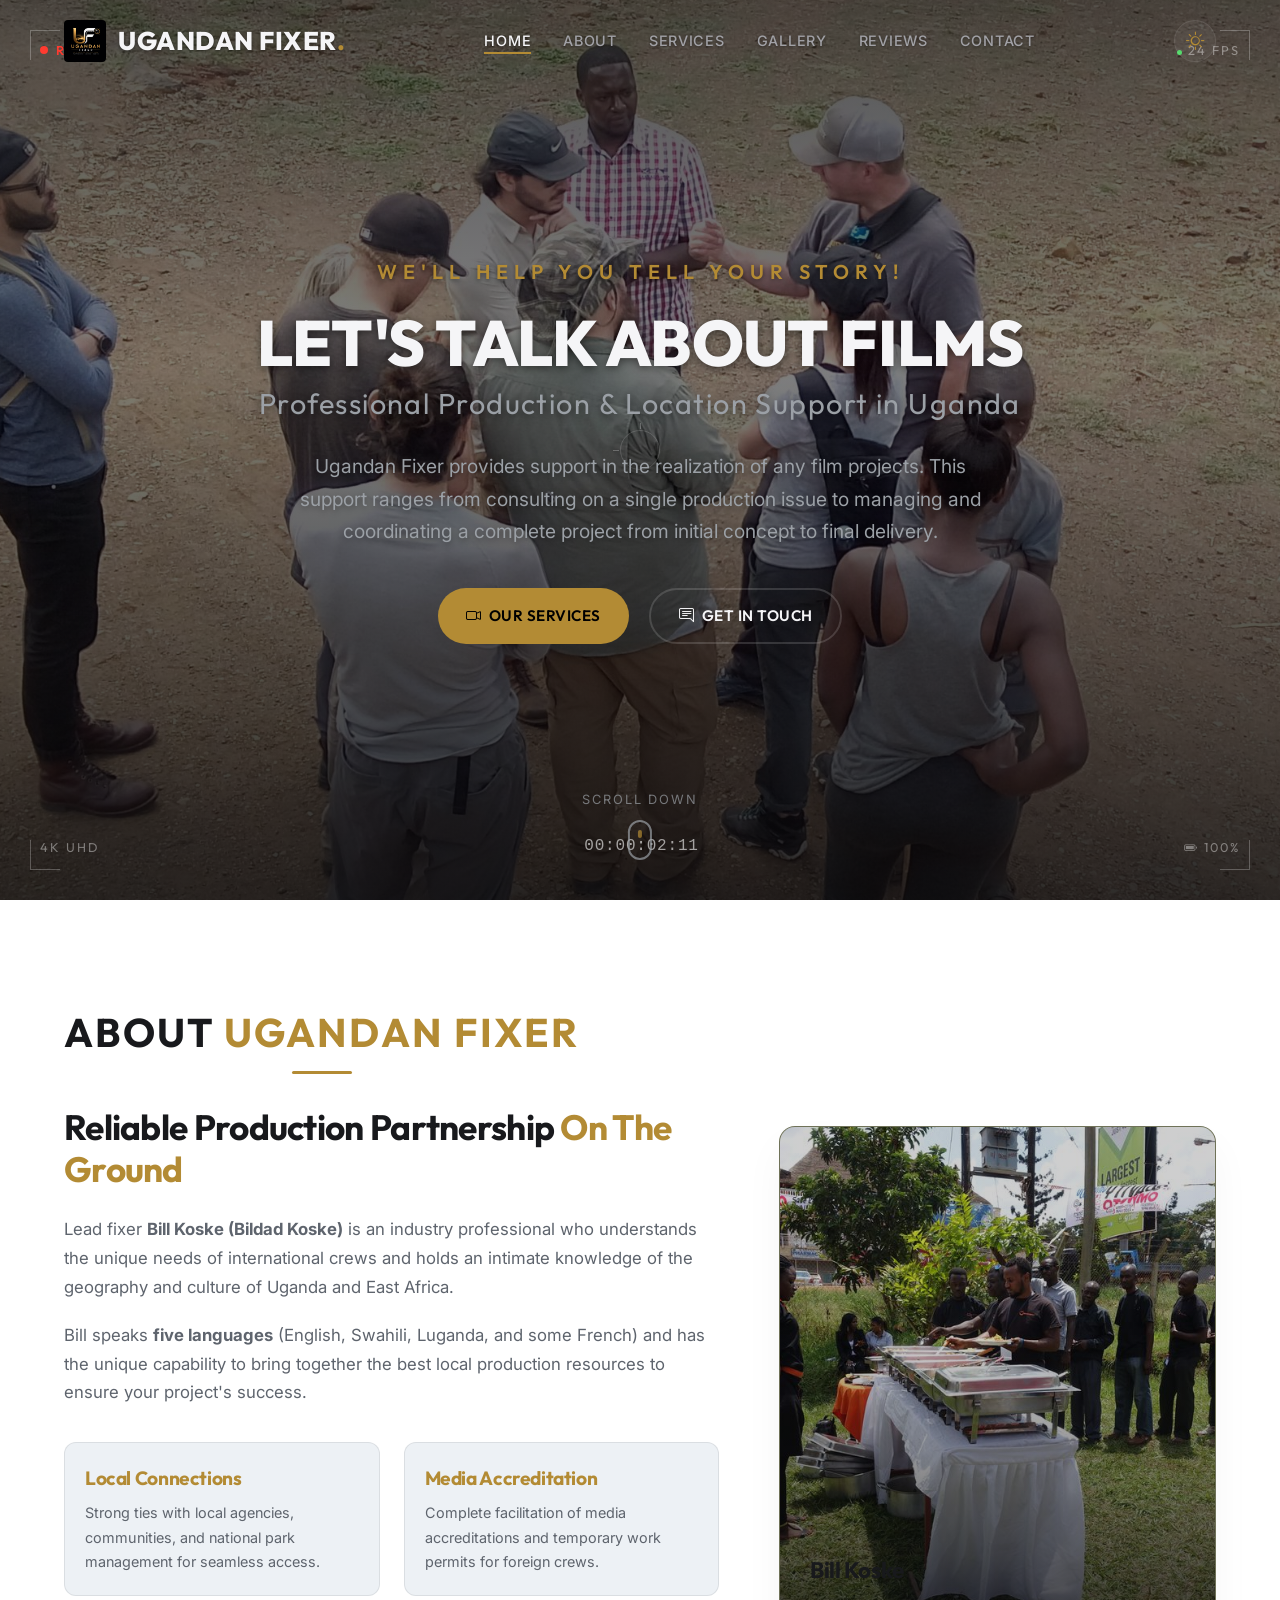
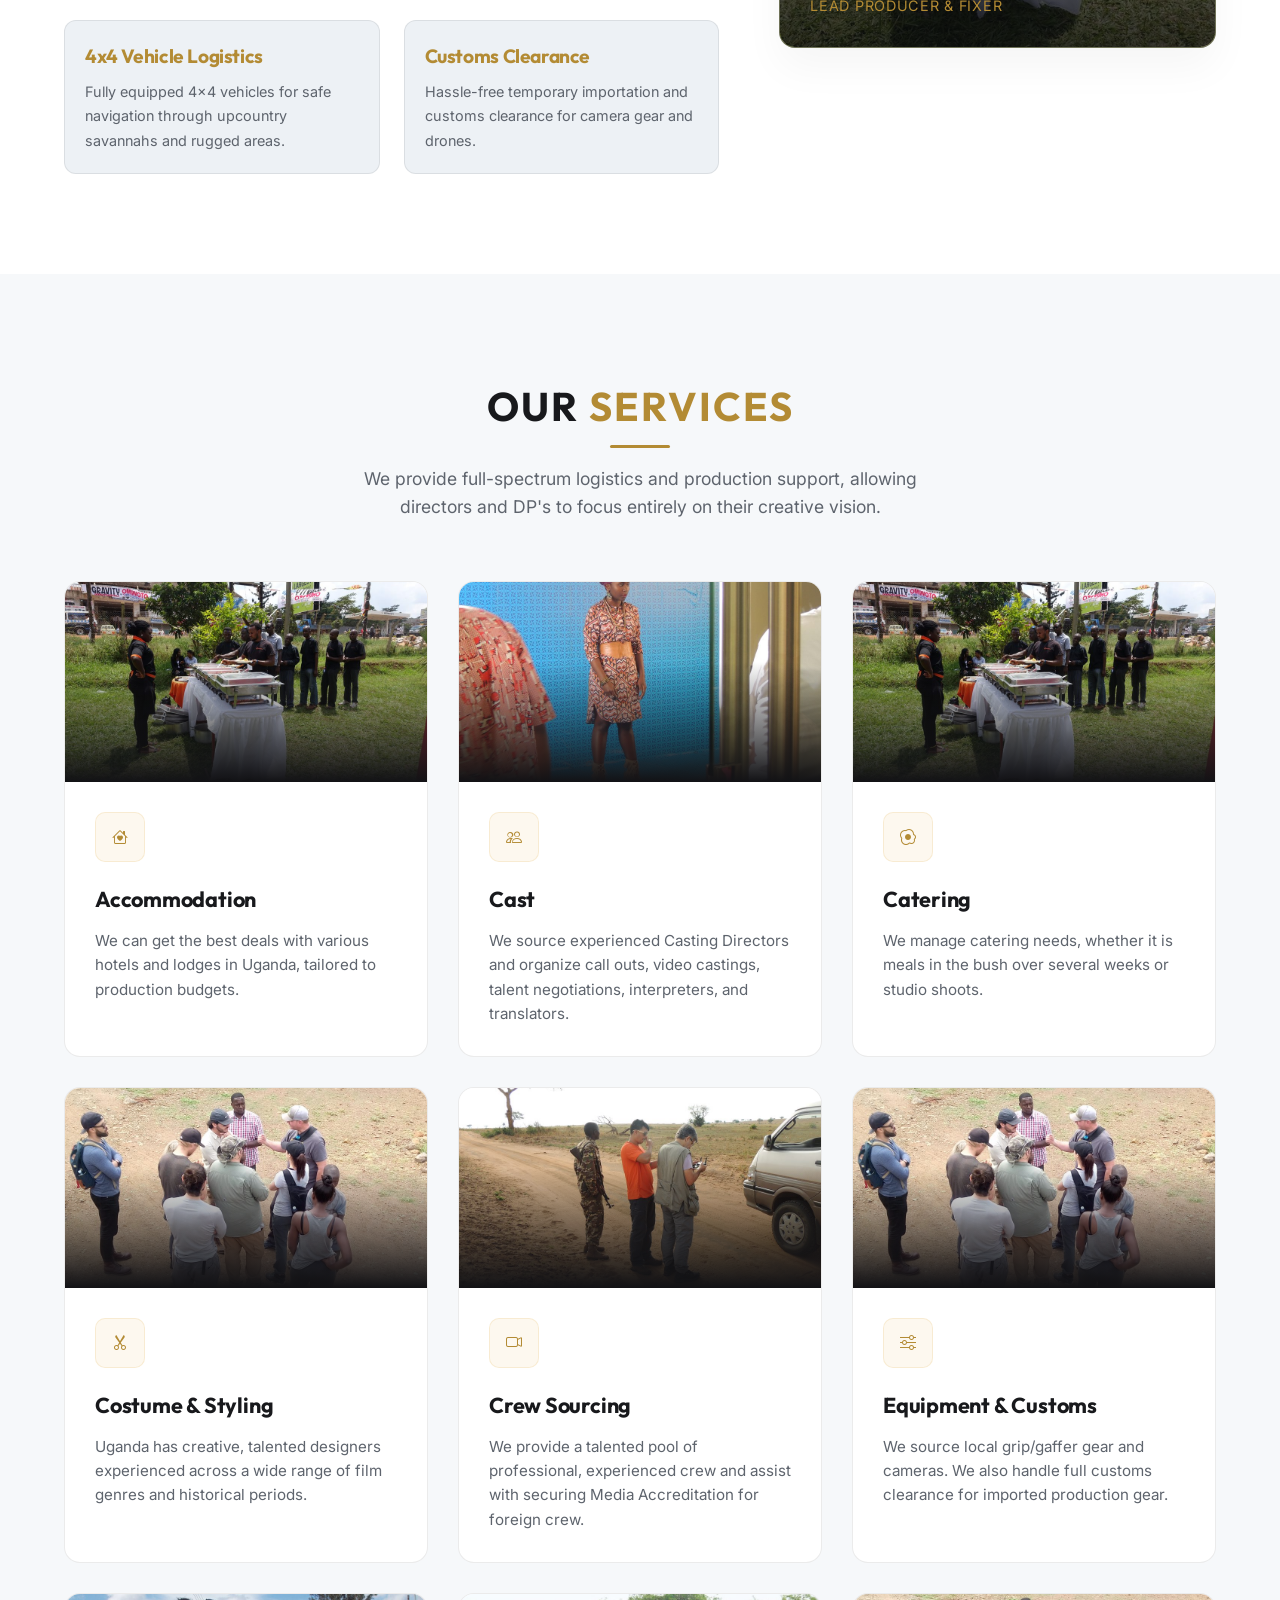
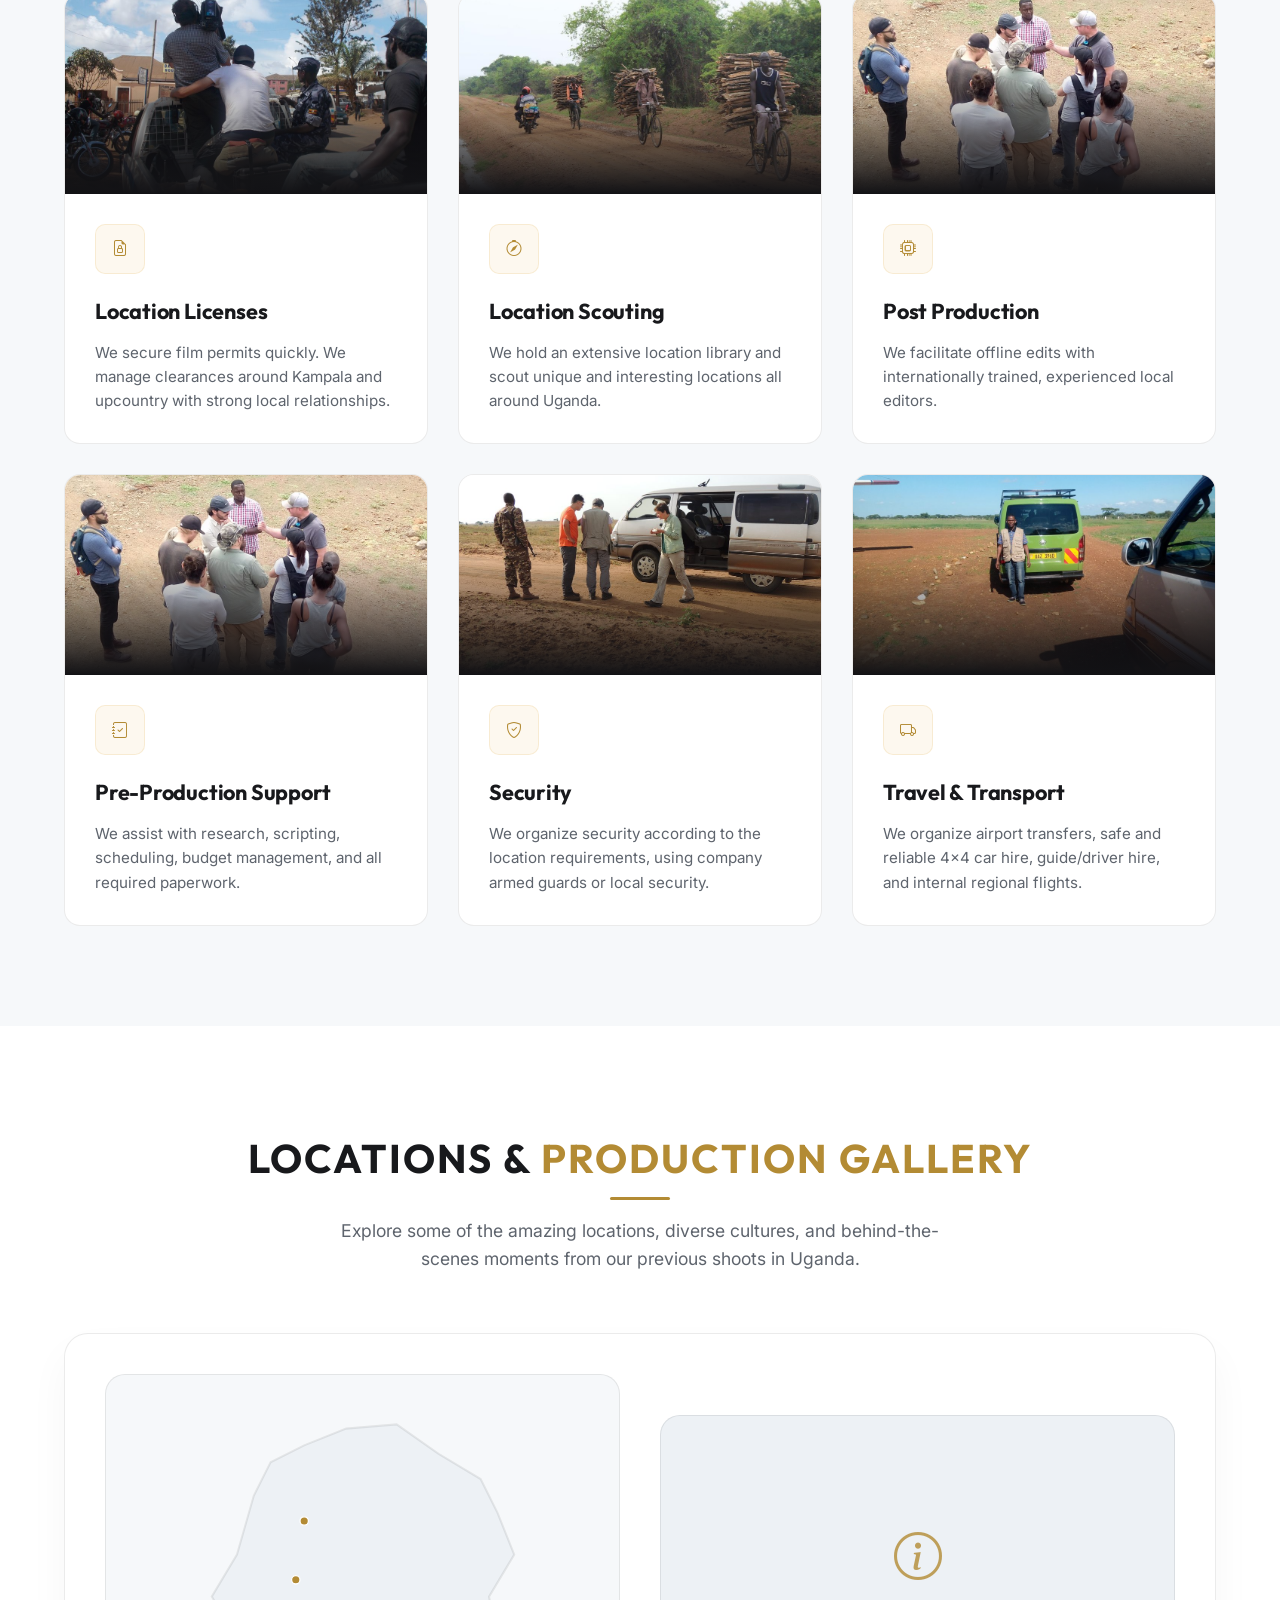
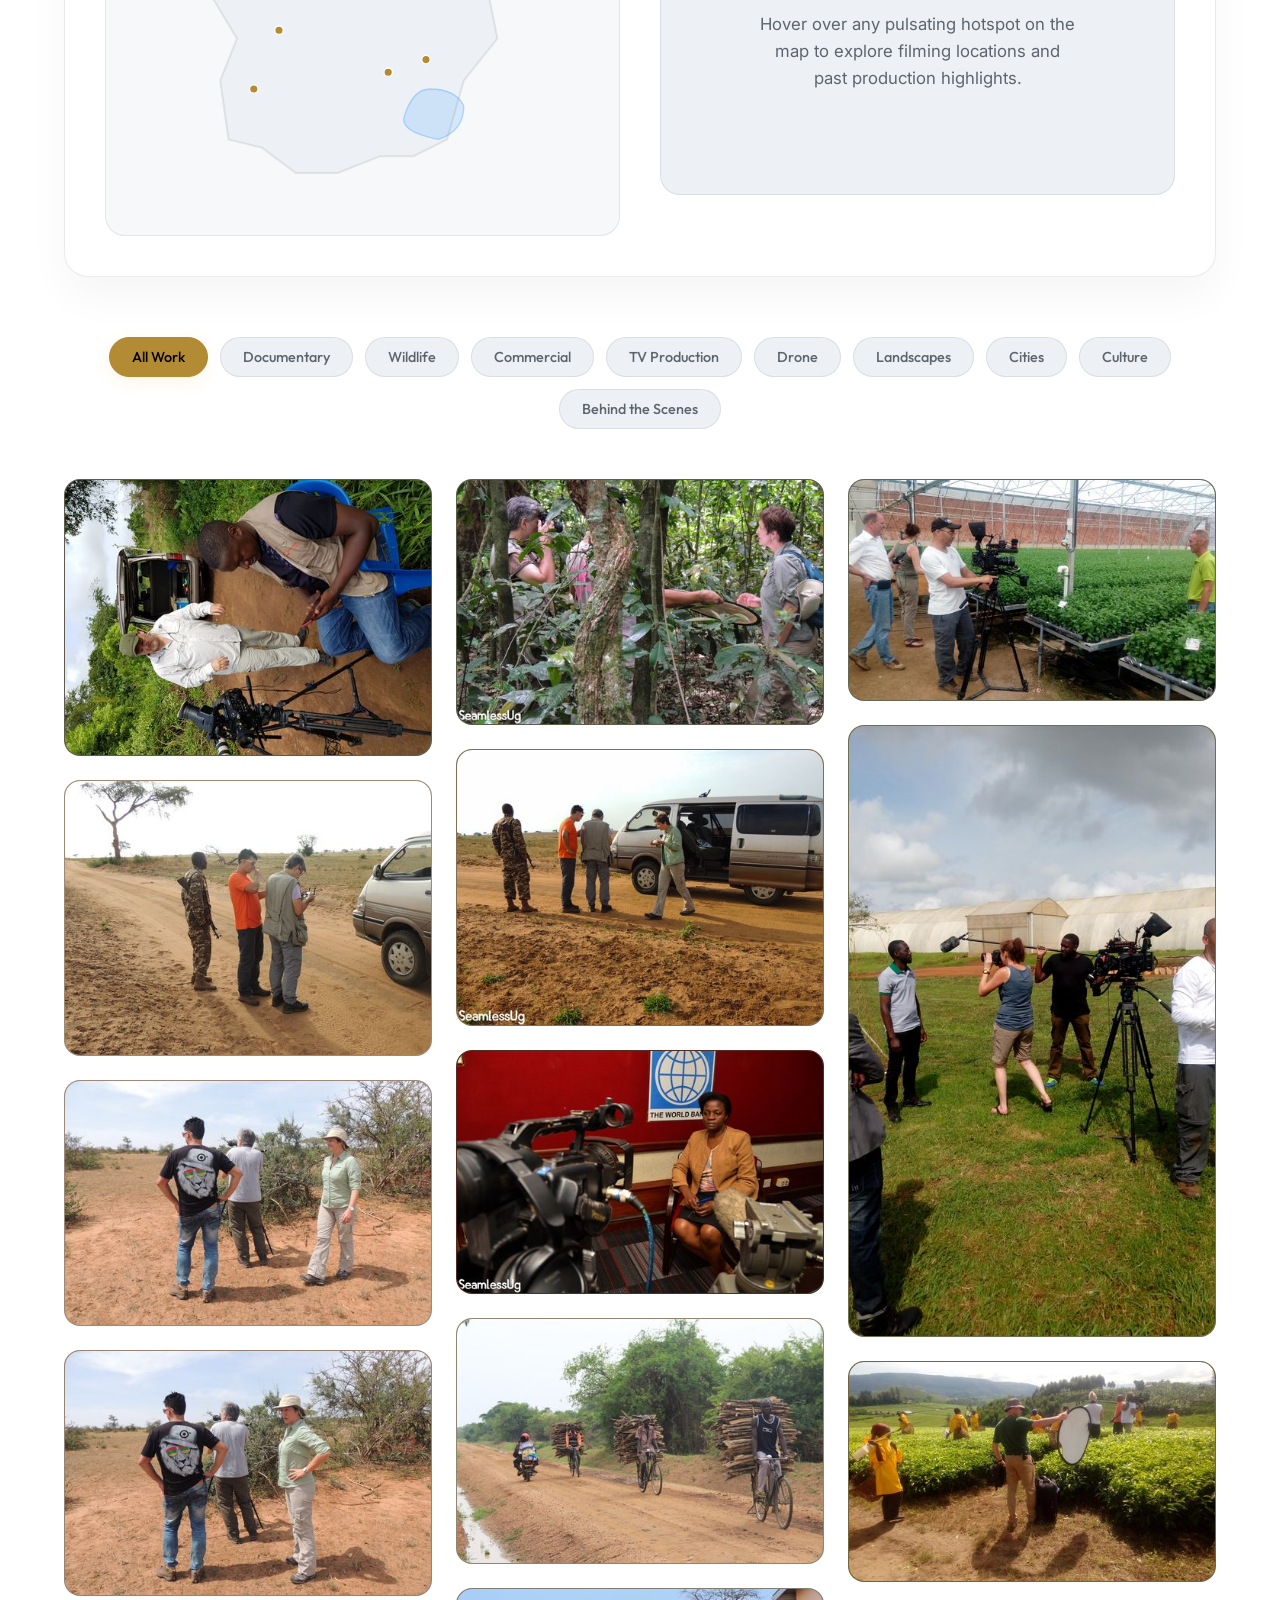
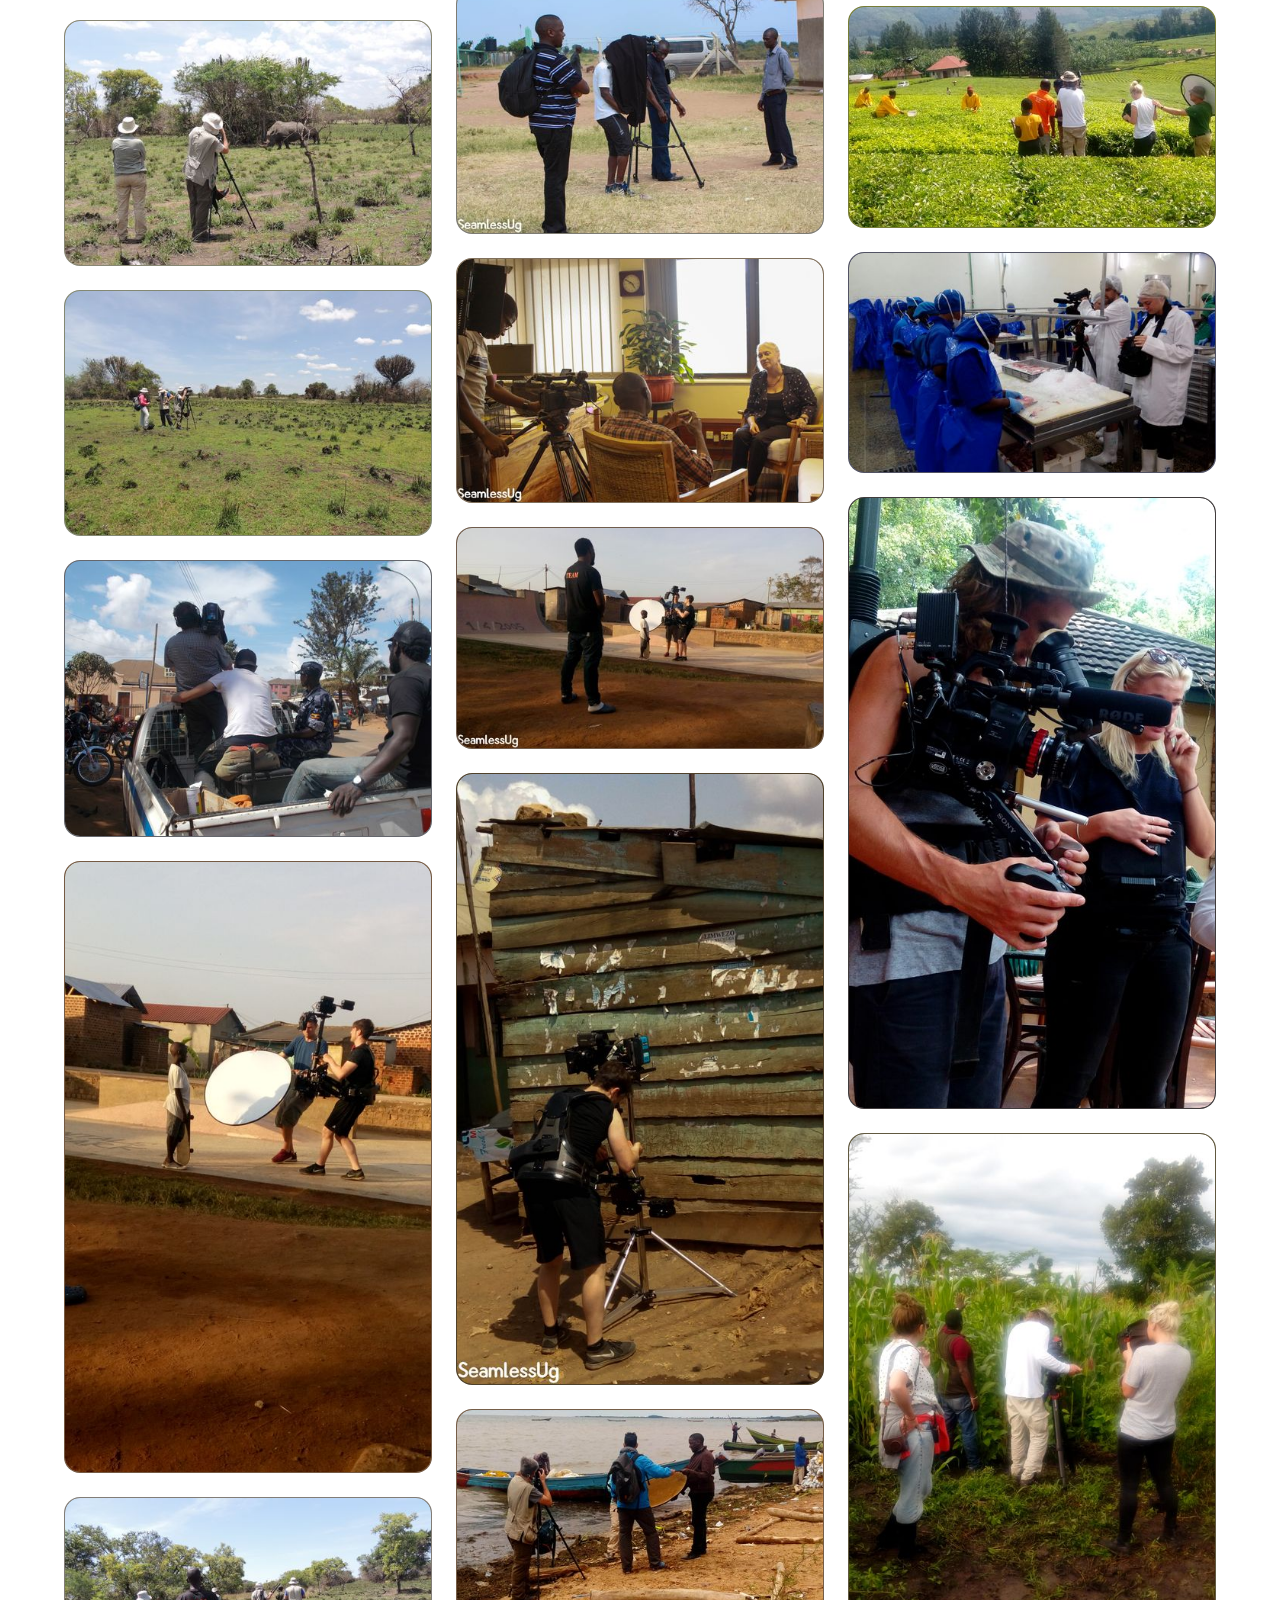
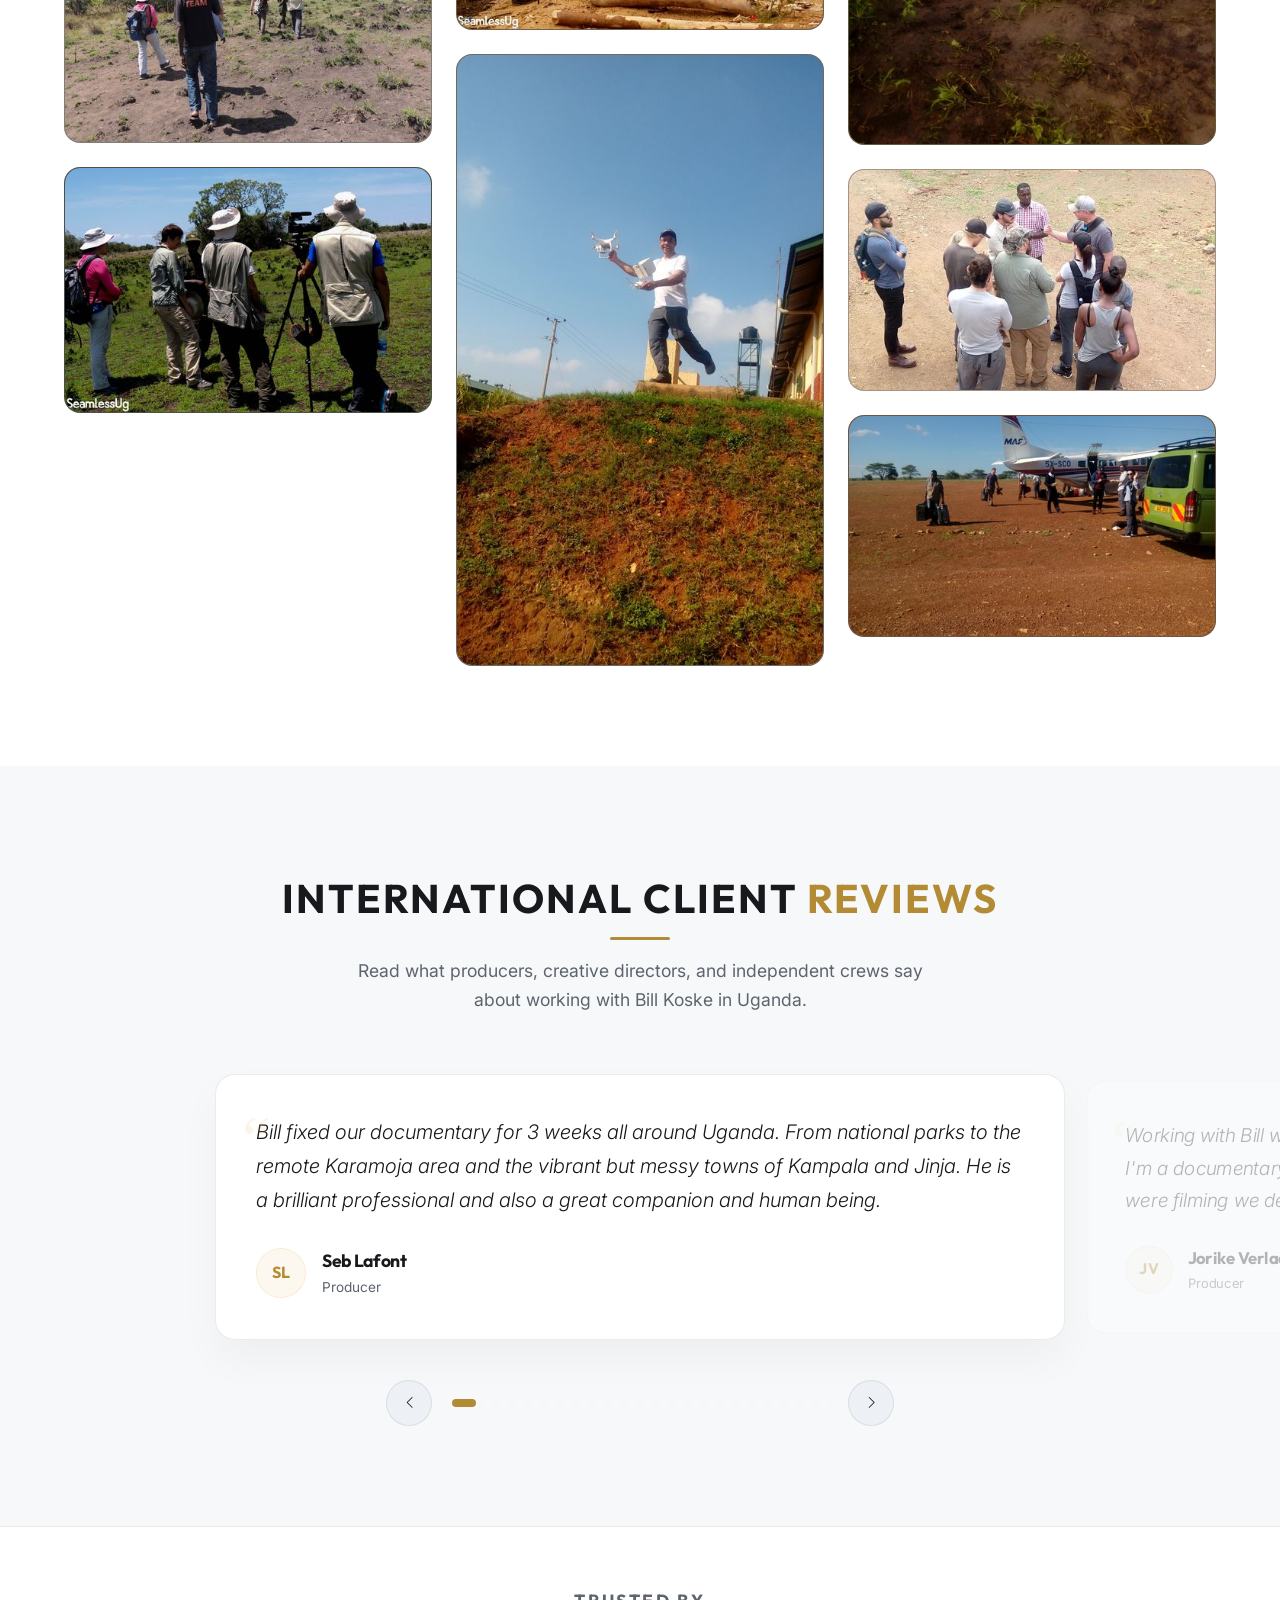
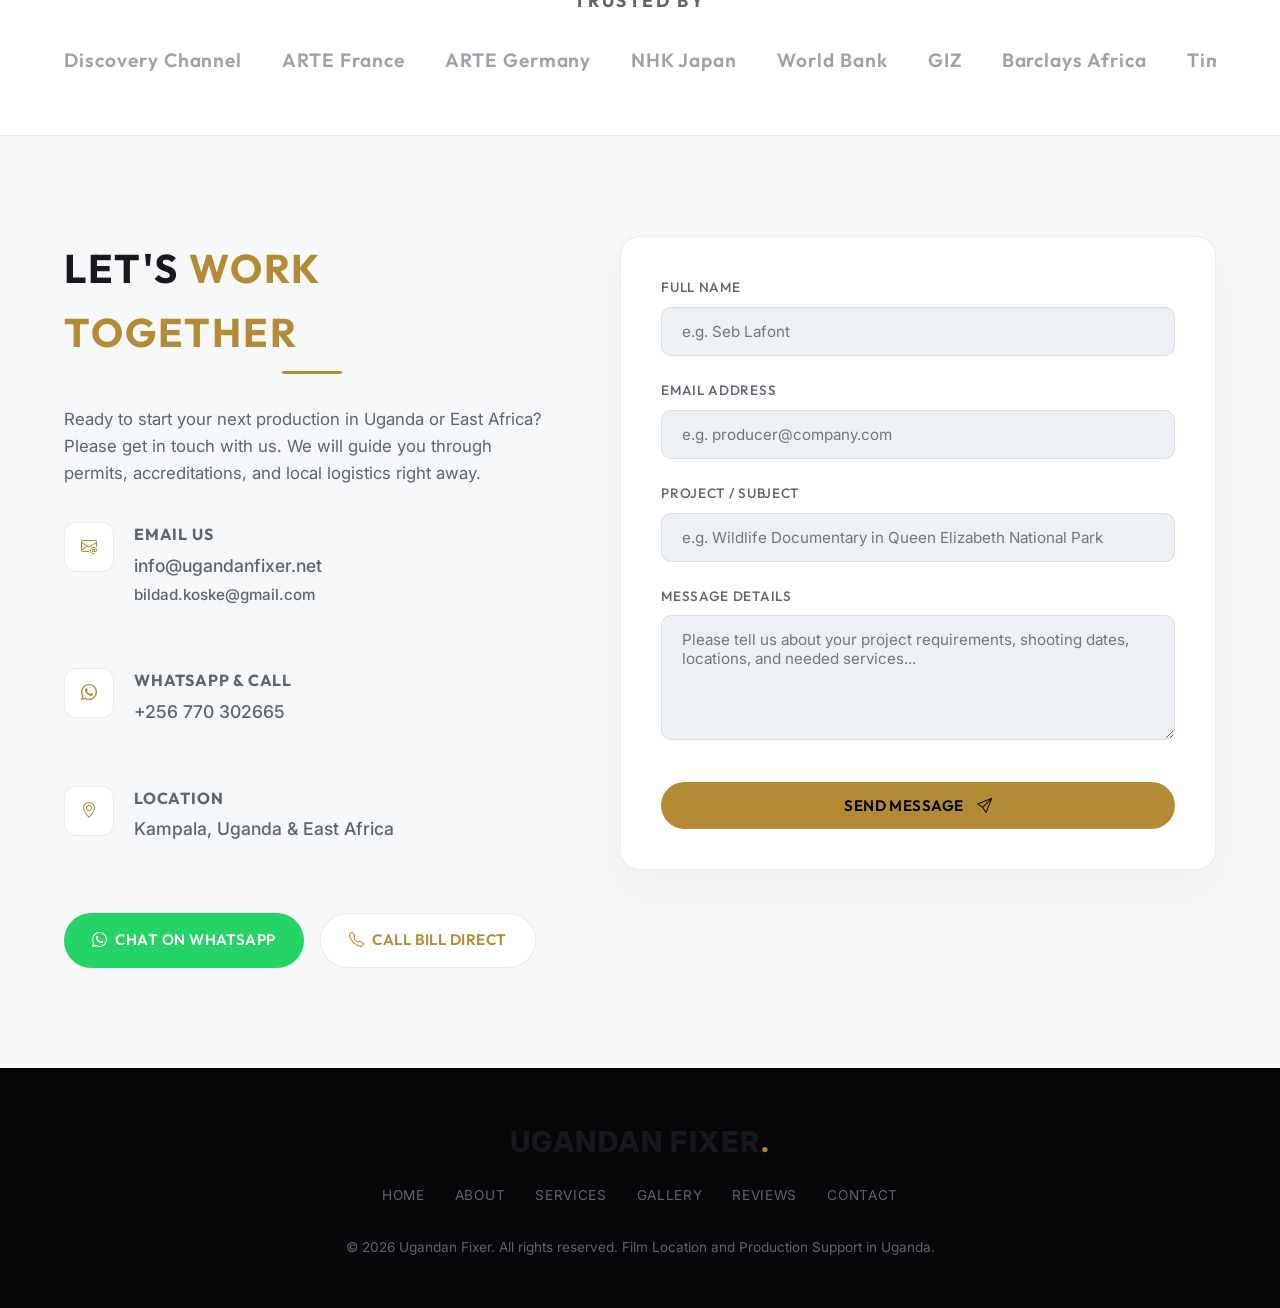
==== commit eb699db2: "change default theme to light mode" ====
--- a/index.html
+++ b/index.html
@@ -19,7 +19,7 @@
   <!-- Stylesheet -->
   <link rel="stylesheet" href="./style.css">
 </head>
-<body>
+<body class="light-mode">
 
   <!-- Navigation Header -->
   <header id="header" class="header">
@@ -42,7 +42,7 @@
 
       <div class="header-actions">
         <div class="theme-toggle" id="theme-toggle" role="button" aria-label="Toggle dark/light mode">
-          <i class="bi bi-moon-stars" id="theme-toggle-icon"></i>
+          <i class="bi bi-sun" id="theme-toggle-icon"></i>
         </div>
         <i class="mobile-nav-toggle bi bi-list"></i>
       </div>
--- a/style.css
+++ b/style.css
@@ -1557,6 +1557,9 @@
   .vf-bl { bottom: 15px; left: 15px; }
   .vf-br { bottom: 15px; right: 15px; }
   .vf-corner { width: 15px; height: 15px; }
+  .vf-top-info, .vf-bottom-info {
+    display: none;
+  }
 }
 
 /* -------------------------------------------------------------
@@ -1754,6 +1757,22 @@
   }
   .map-details {
     min-height: auto;
+  }
+}
+
+@media (max-width: 576px) {
+  .map-grid {
+    padding: 16px;
+    gap: 20px;
+    border-radius: 16px;
+  }
+  .map-vector-container {
+    padding: 10px;
+    border-radius: 12px;
+  }
+  .map-details {
+    padding: 20px;
+    border-radius: 12px;
   }
 }
 
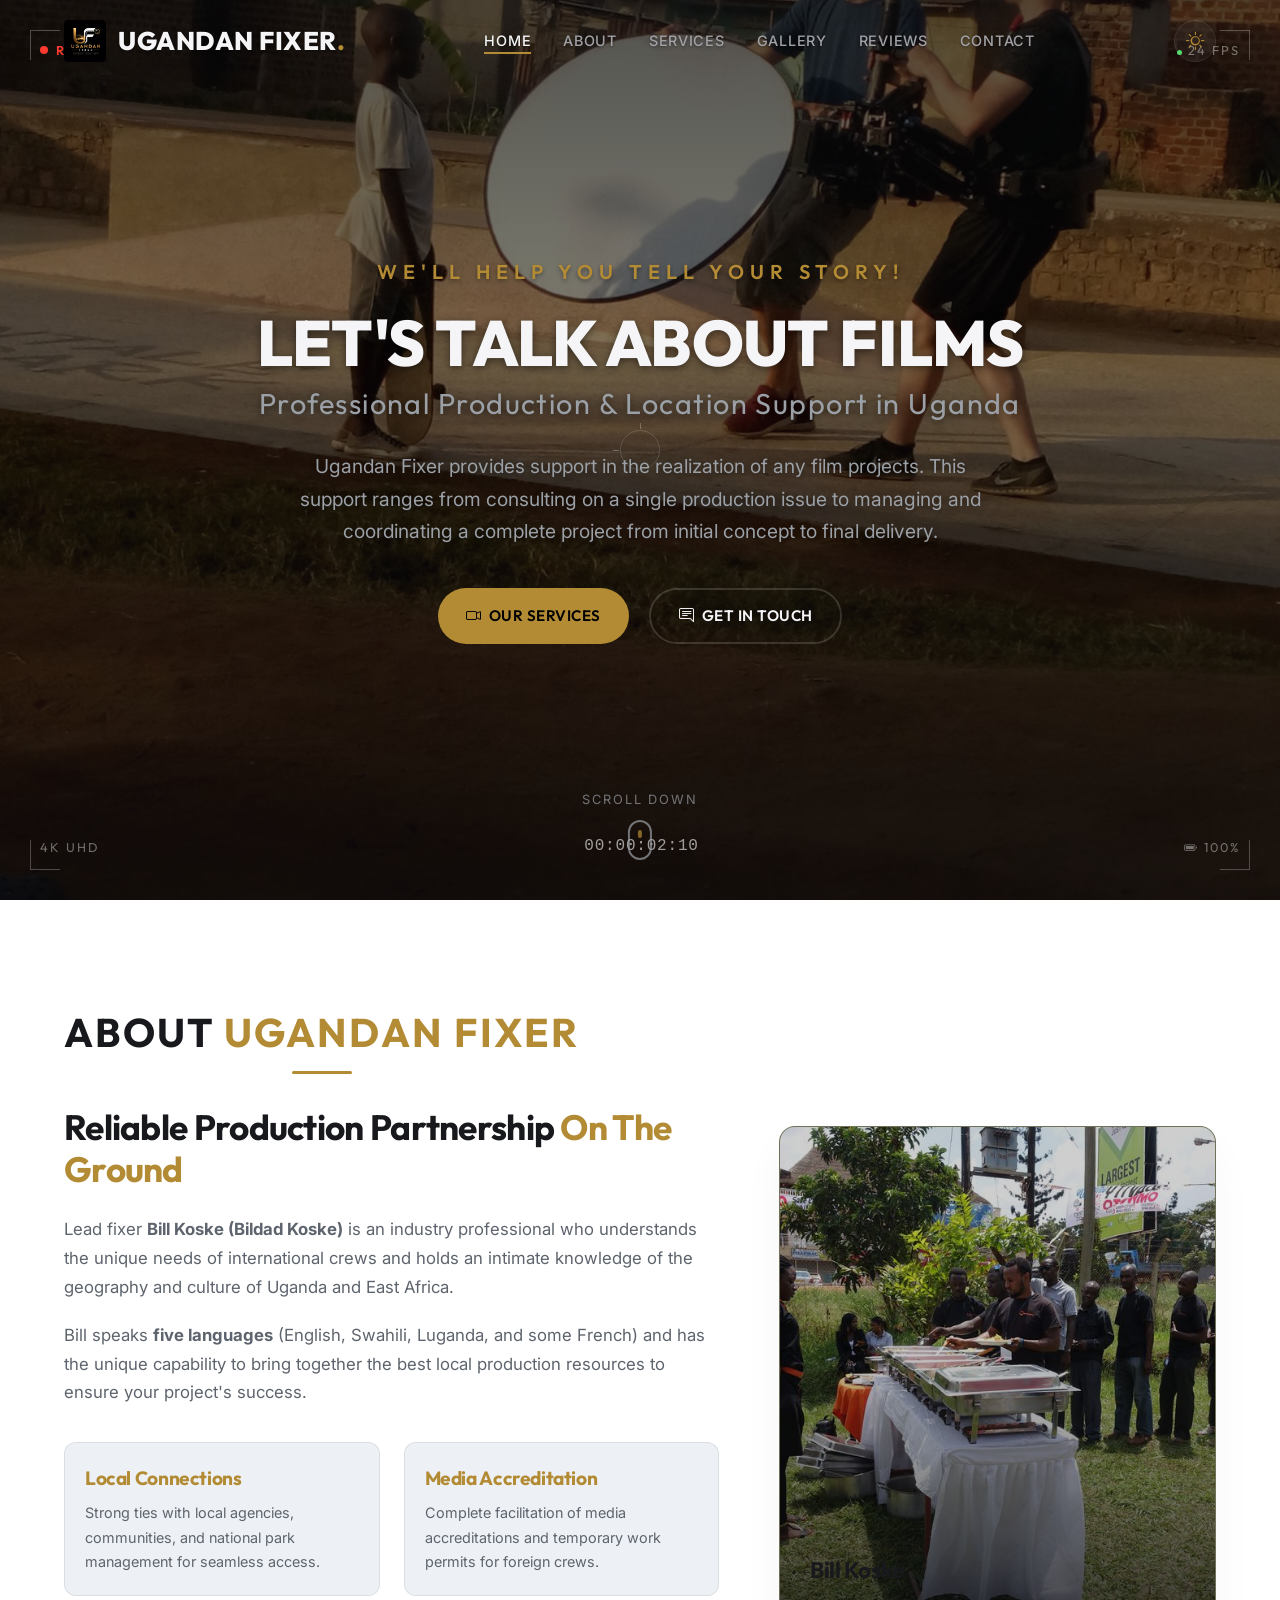
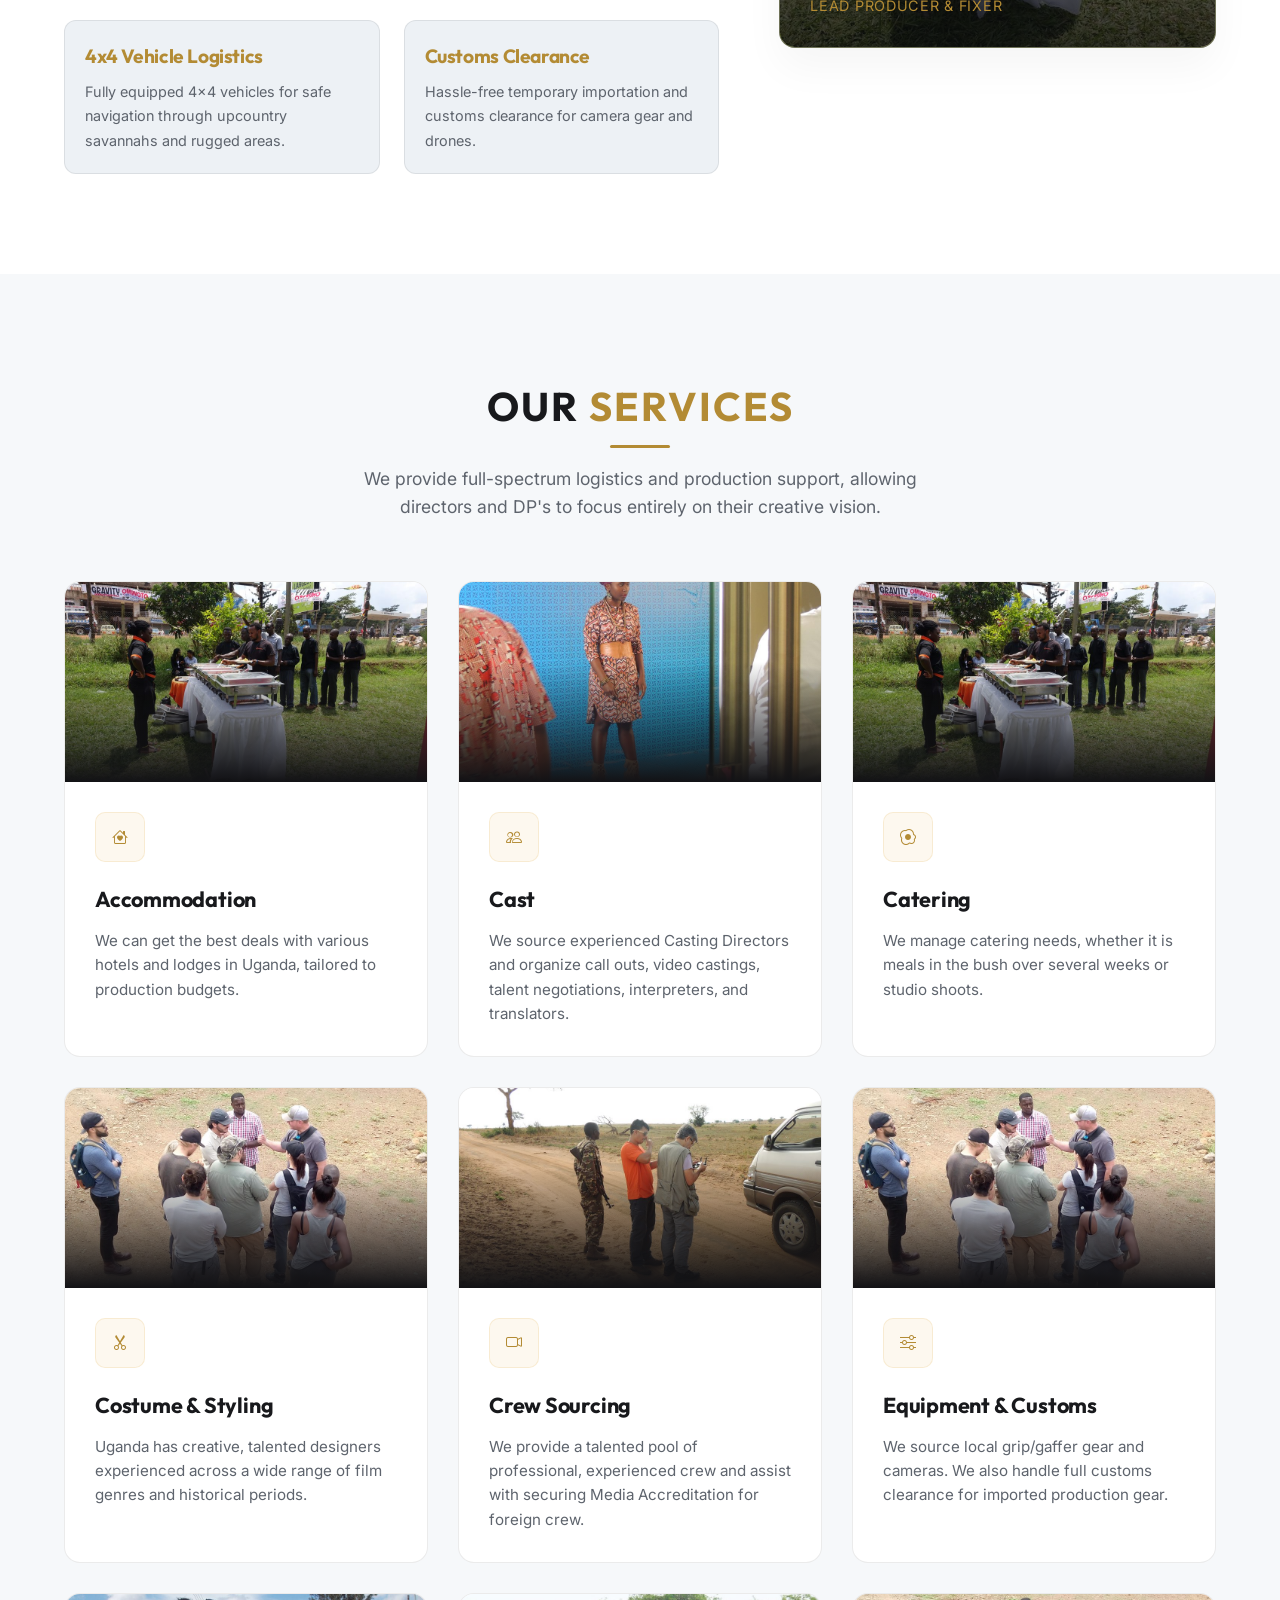
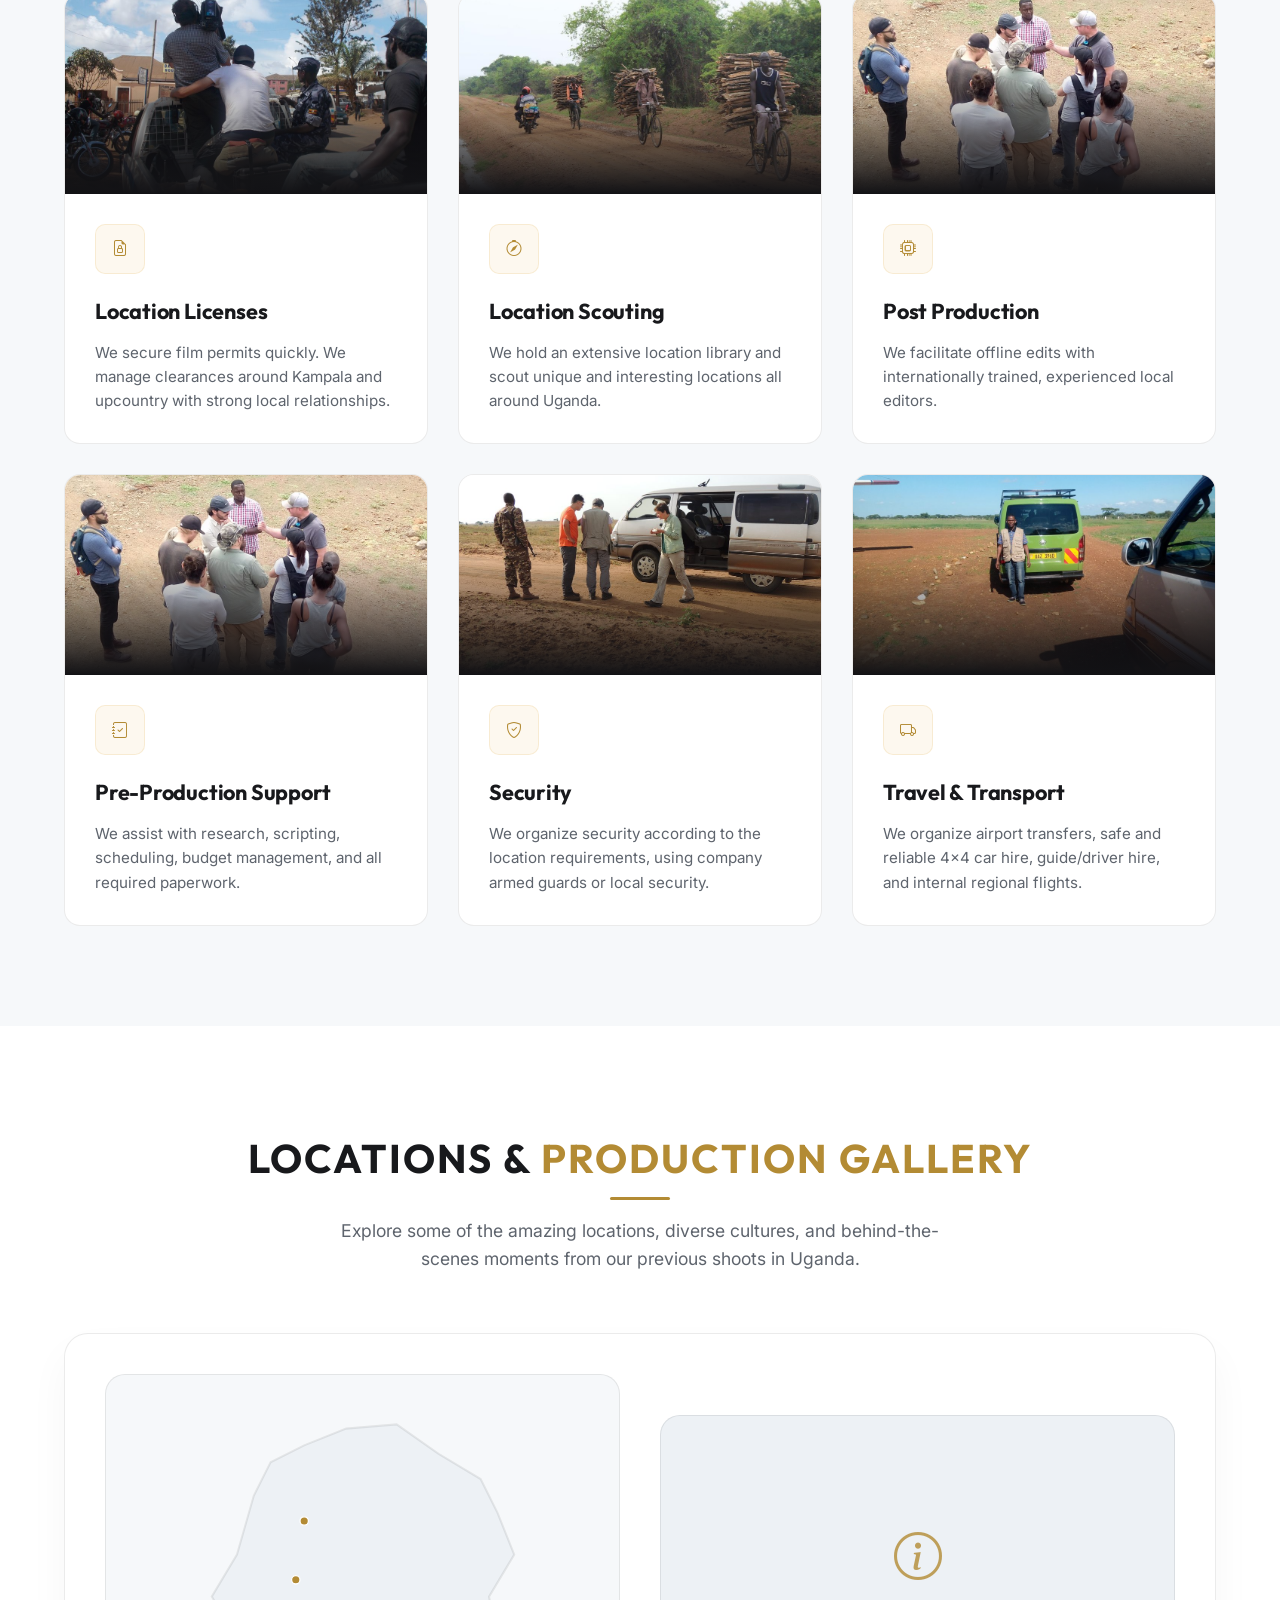
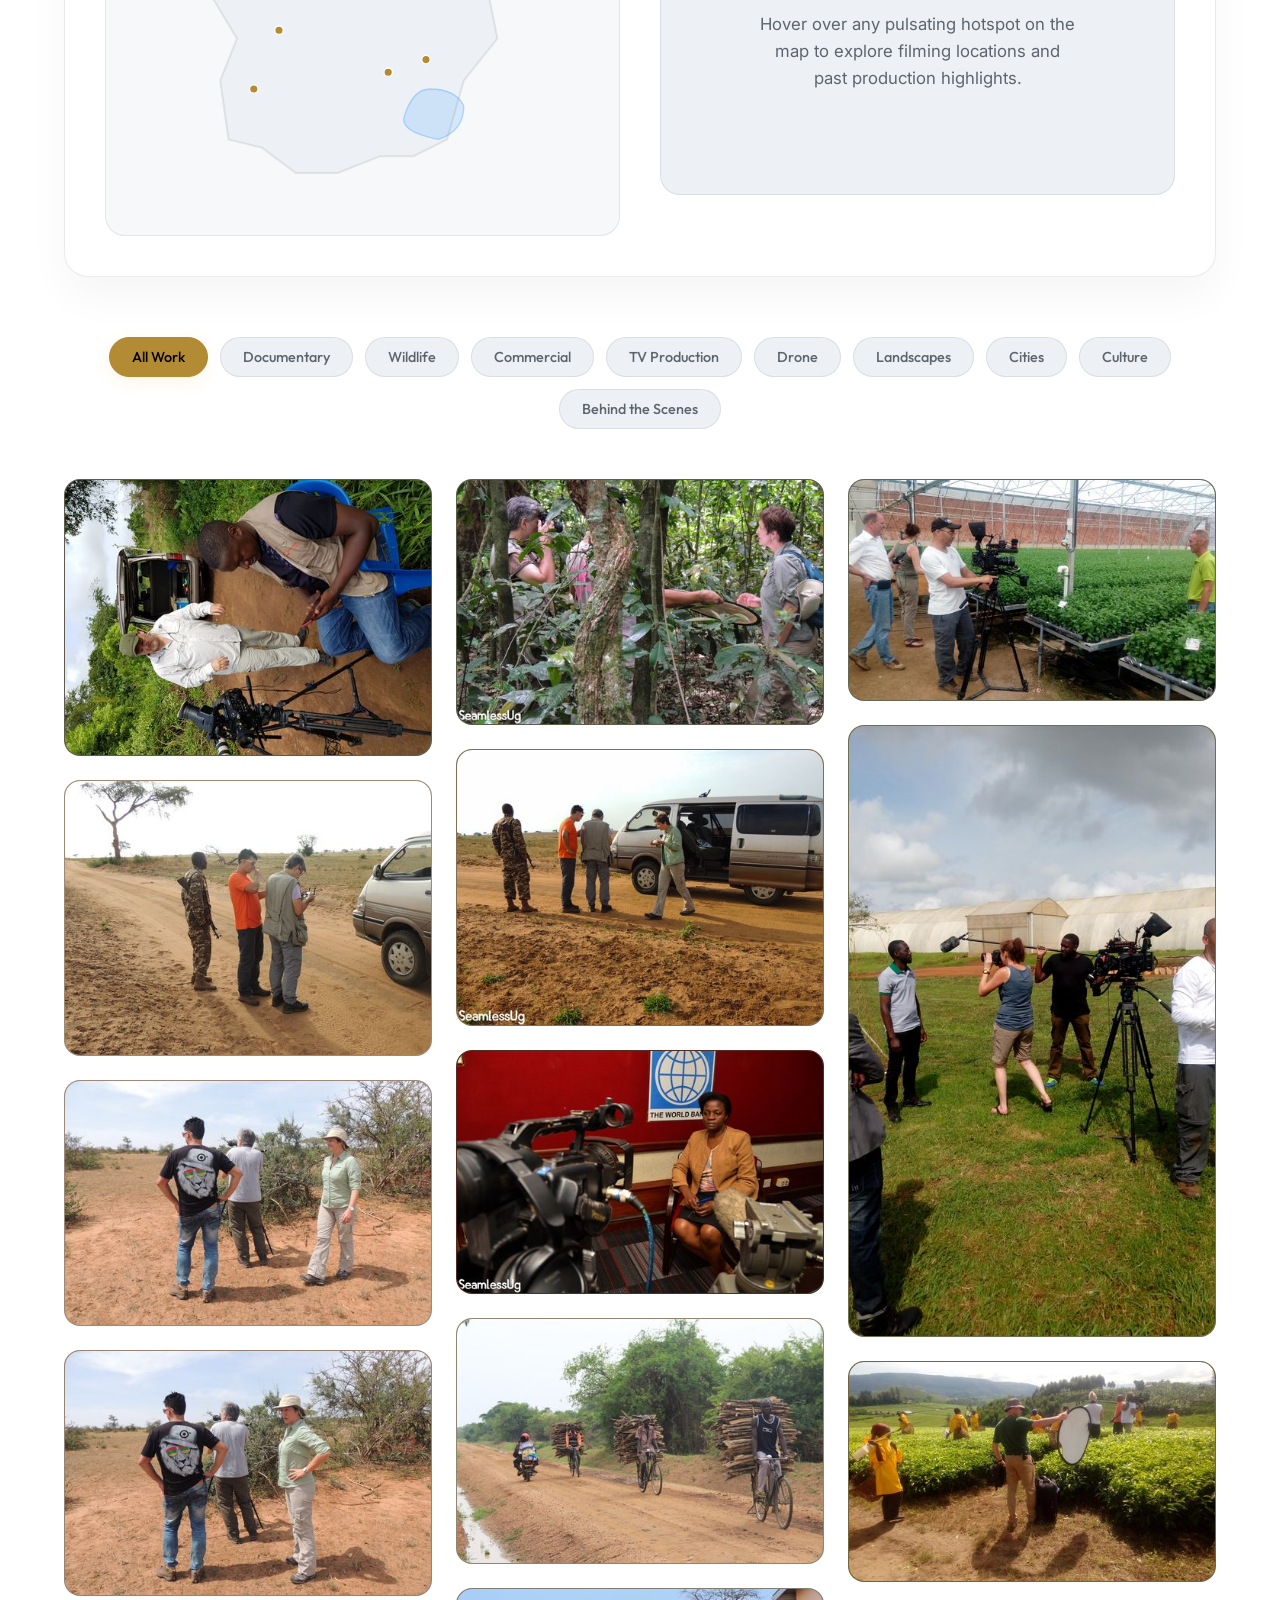
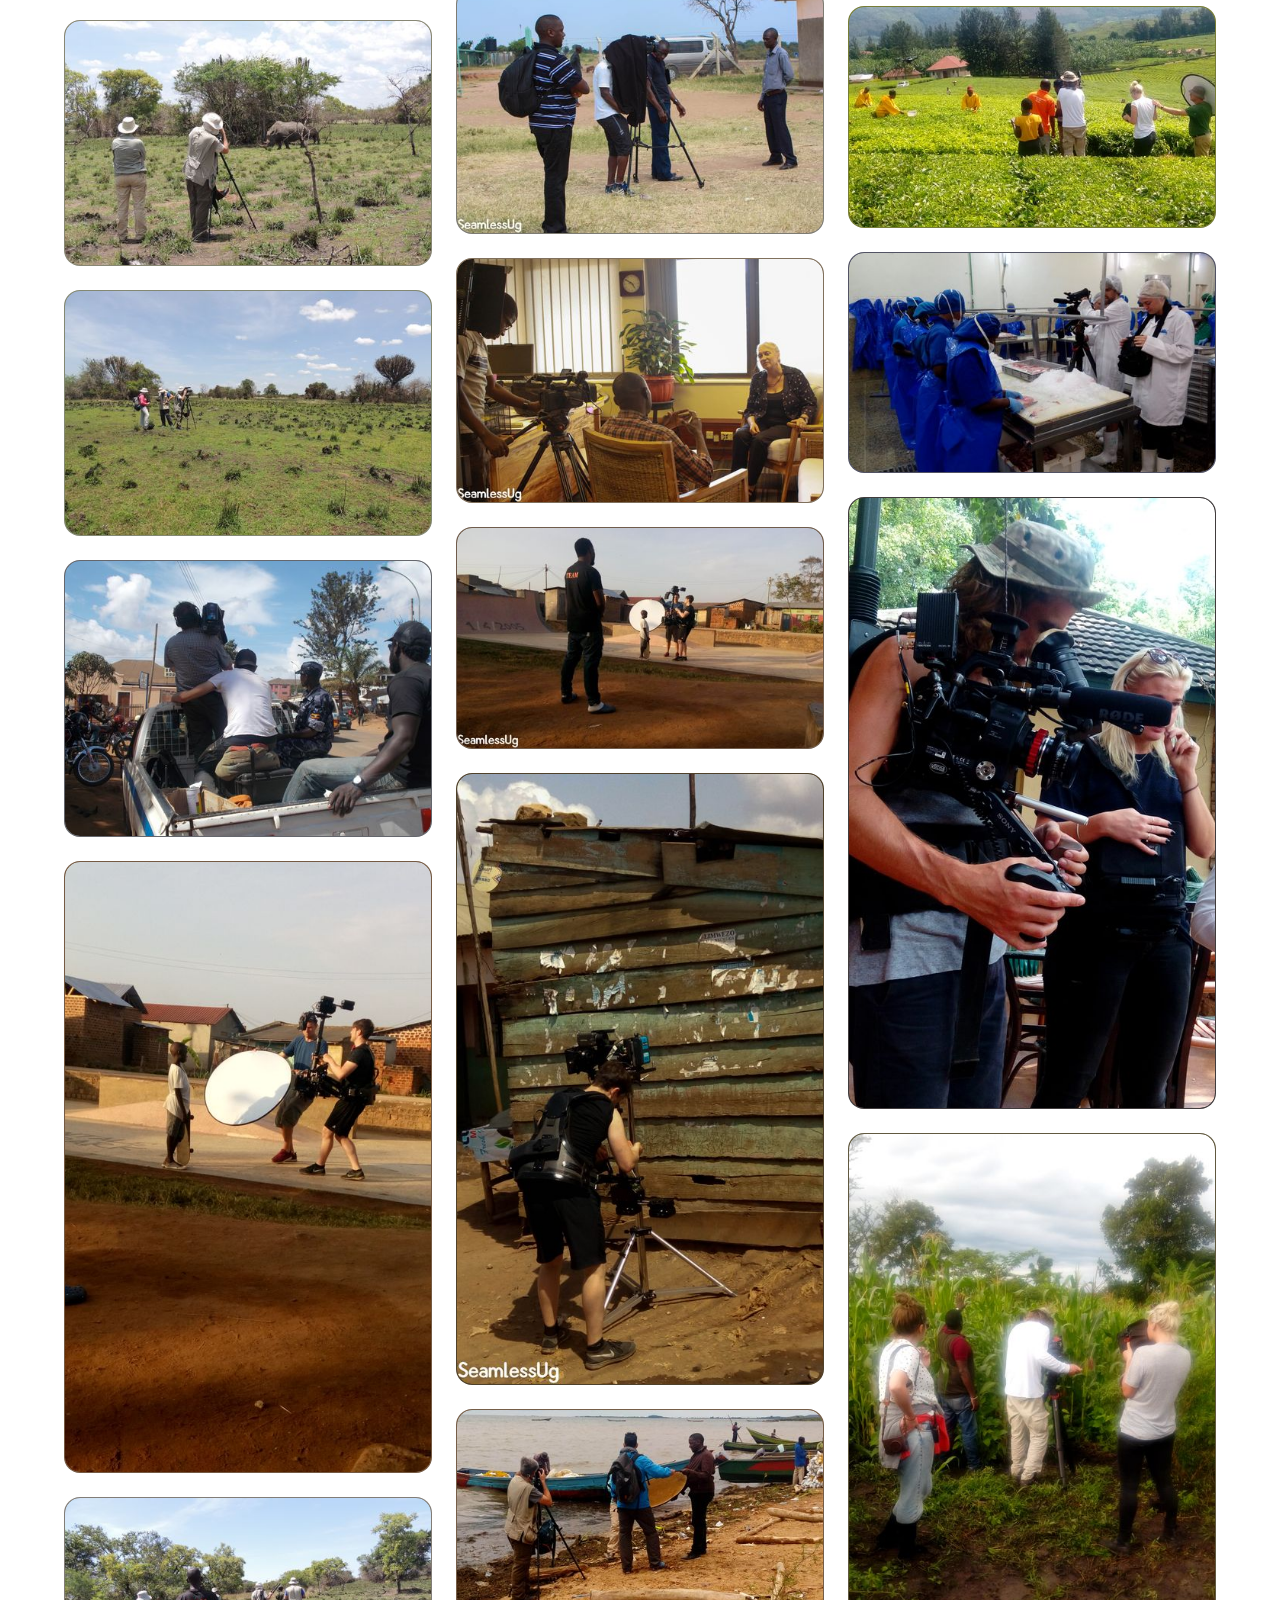
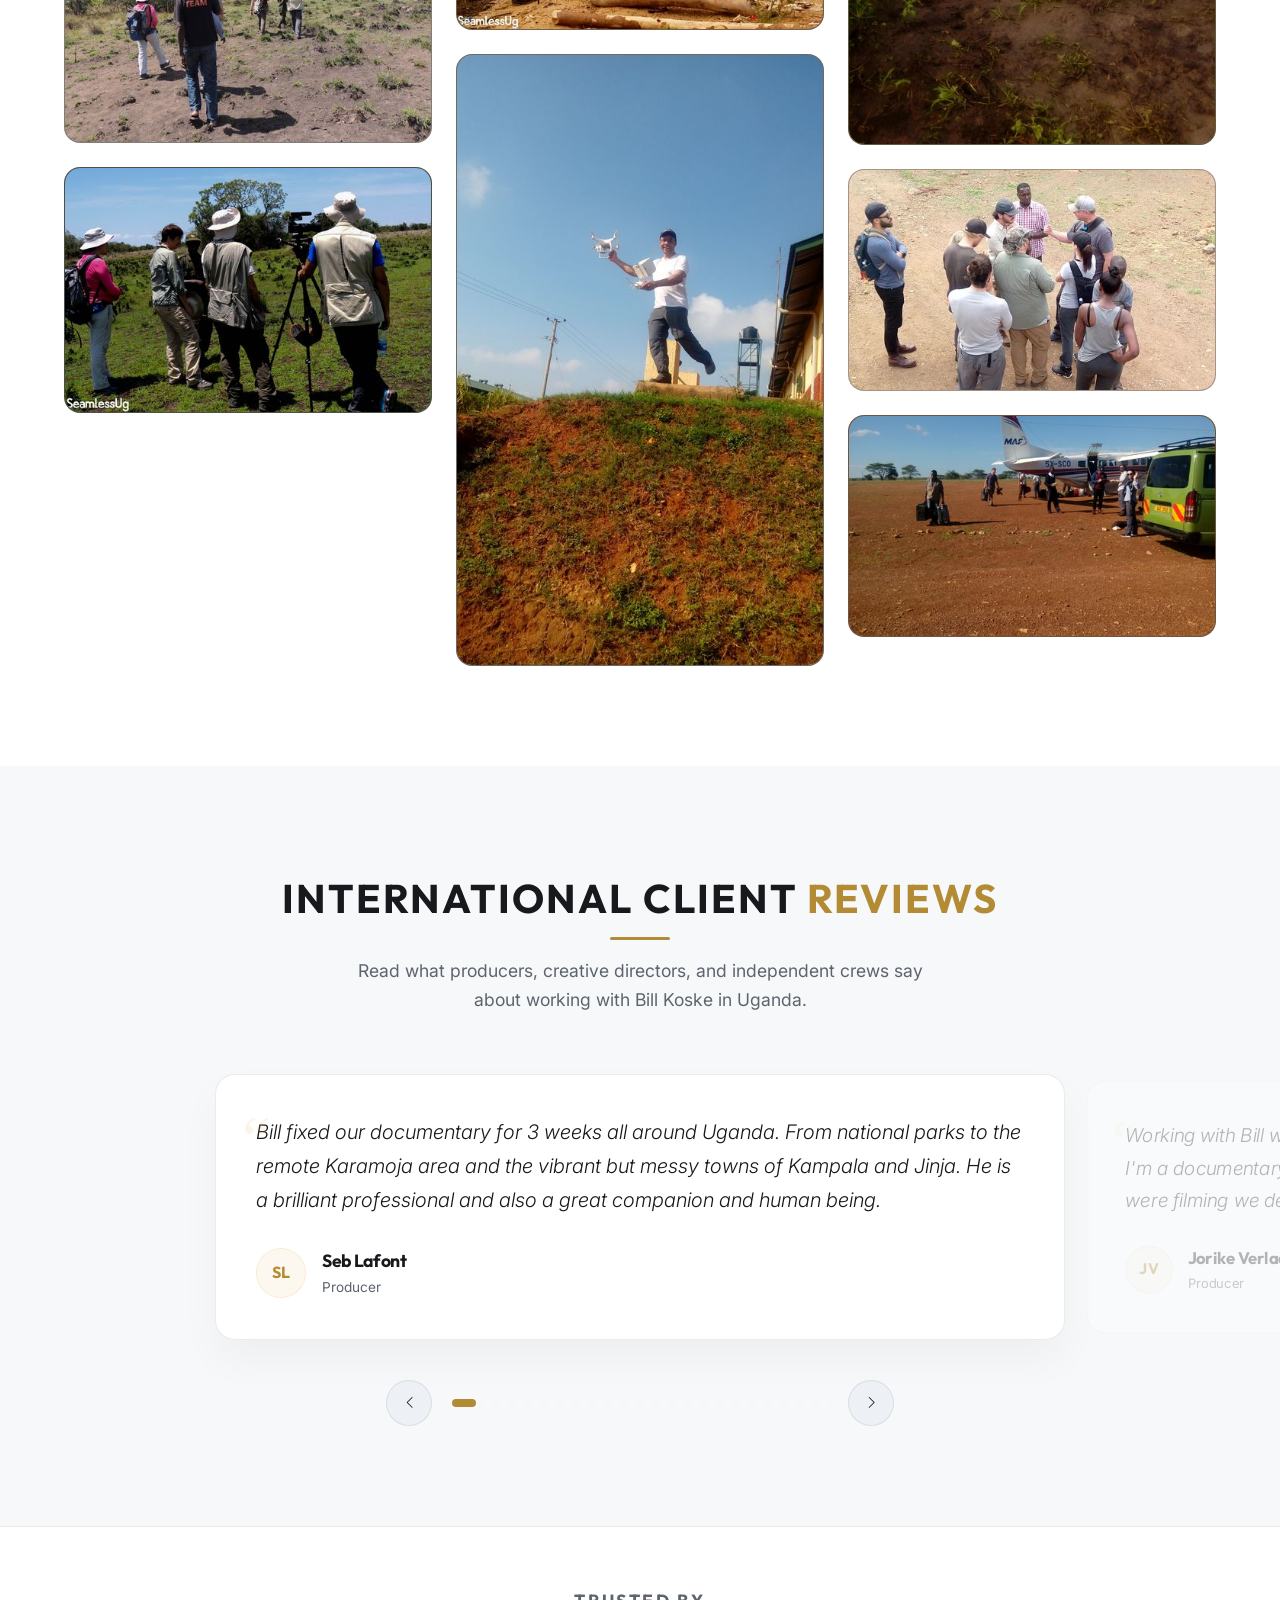
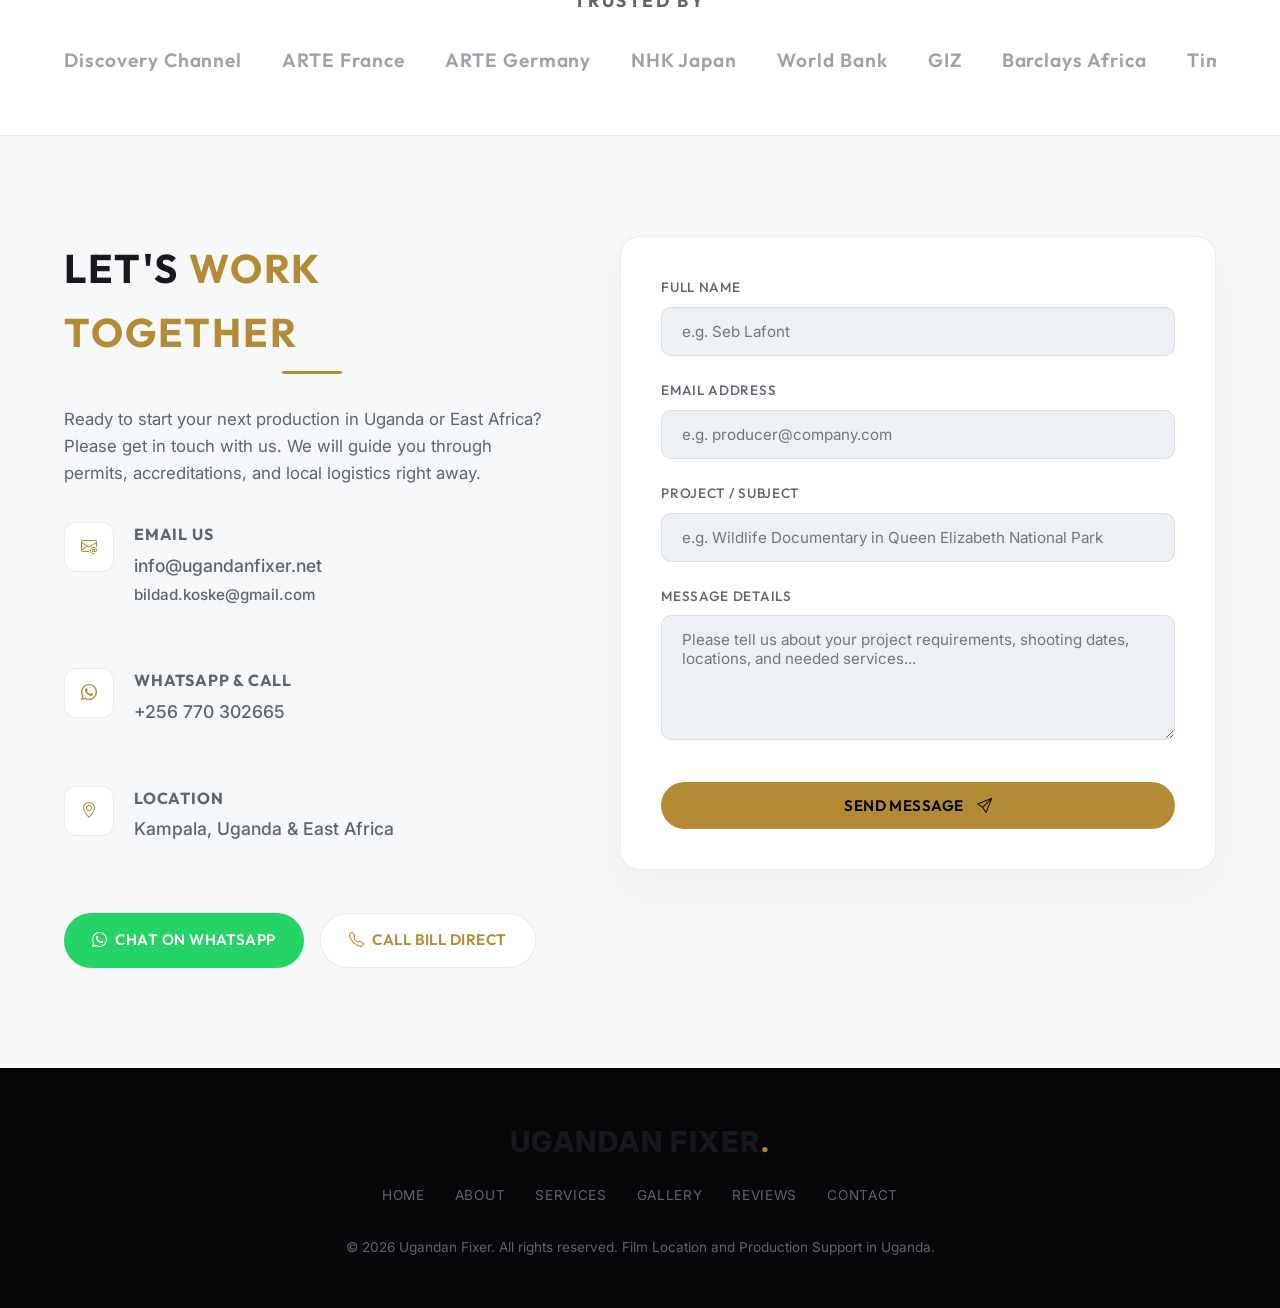
==== commit 65591900: "fix mobile typography hierarchy and logo wrapping, add scroll-to-top button" ====
--- a/index.html
+++ b/index.html
@@ -412,6 +412,11 @@
     </div>
   </div>
 
+  <!-- Scroll to Top Button -->
+  <div class="scroll-to-top" id="scroll-to-top" role="button" aria-label="Scroll to top">
+    <i class="bi bi-arrow-up-short"></i>
+  </div>
+
   <!-- JavaScript Controller -->
   <script src="./script.js"></script>
 </body>
--- a/style.css
+++ b/style.css
@@ -279,6 +279,7 @@
   text-transform: uppercase;
   letter-spacing: 0.02em;
   text-shadow: 0 1px 3px rgba(0, 0, 0, 0.4);
+  white-space: nowrap;
 }
 
 .logo-text span {
@@ -1348,6 +1349,10 @@
   .hero h1 {
     font-size: 3rem;
   }
+  
+  .logo-text {
+    font-size: 1.35rem;
+  }
 }
 
 @media (max-width: 768px) {
@@ -1383,8 +1388,30 @@
     column-count: 2;
   }
   
+  .logo-text {
+    font-size: 1.2rem;
+  }
+  
+  .hero h2 {
+    font-size: 0.95rem;
+    letter-spacing: 0.15em;
+    margin-bottom: 12px;
+  }
+
   .hero h1 {
-    font-size: 2.5rem;
+    font-size: 2.1rem;
+    margin-bottom: 20px;
+  }
+
+  .hero h1 span {
+    font-size: 1.15rem;
+    margin-top: 8px;
+  }
+
+  .hero-desc {
+    font-size: 0.95rem;
+    margin-bottom: 30px;
+    line-height: 1.6;
   }
   
   .hero-btns {
@@ -1815,3 +1842,48 @@
   from { opacity: 0; transform: translateY(10px); }
   to { opacity: 1; transform: translateY(0); }
 }
+
+/* -------------------------------------------------------------
+   Scroll to Top Button
+------------------------------------------------------------- */
+.scroll-to-top {
+  position: fixed;
+  bottom: 30px;
+  right: 30px;
+  width: 46px;
+  height: 46px;
+  background: var(--accent-gold);
+  color: #000;
+  border-radius: 50%;
+  display: flex;
+  align-items: center;
+  justify-content: center;
+  cursor: pointer;
+  z-index: 999;
+  opacity: 0;
+  pointer-events: none;
+  transition: opacity 0.4s ease, transform 0.4s ease, background-color 0.3s ease;
+  box-shadow: 0 4px 12px rgba(0, 0, 0, 0.3);
+  transform: translateY(10px);
+}
+
+.scroll-to-top.active {
+  opacity: 1;
+  pointer-events: auto;
+  transform: translateY(0);
+}
+
+.scroll-to-top:hover {
+  background: #ffffff;
+  color: #000;
+  transform: translateY(-3px);
+}
+
+@media (max-width: 768px) {
+  .scroll-to-top {
+    bottom: 20px;
+    right: 20px;
+    width: 40px;
+    height: 40px;
+  }
+}
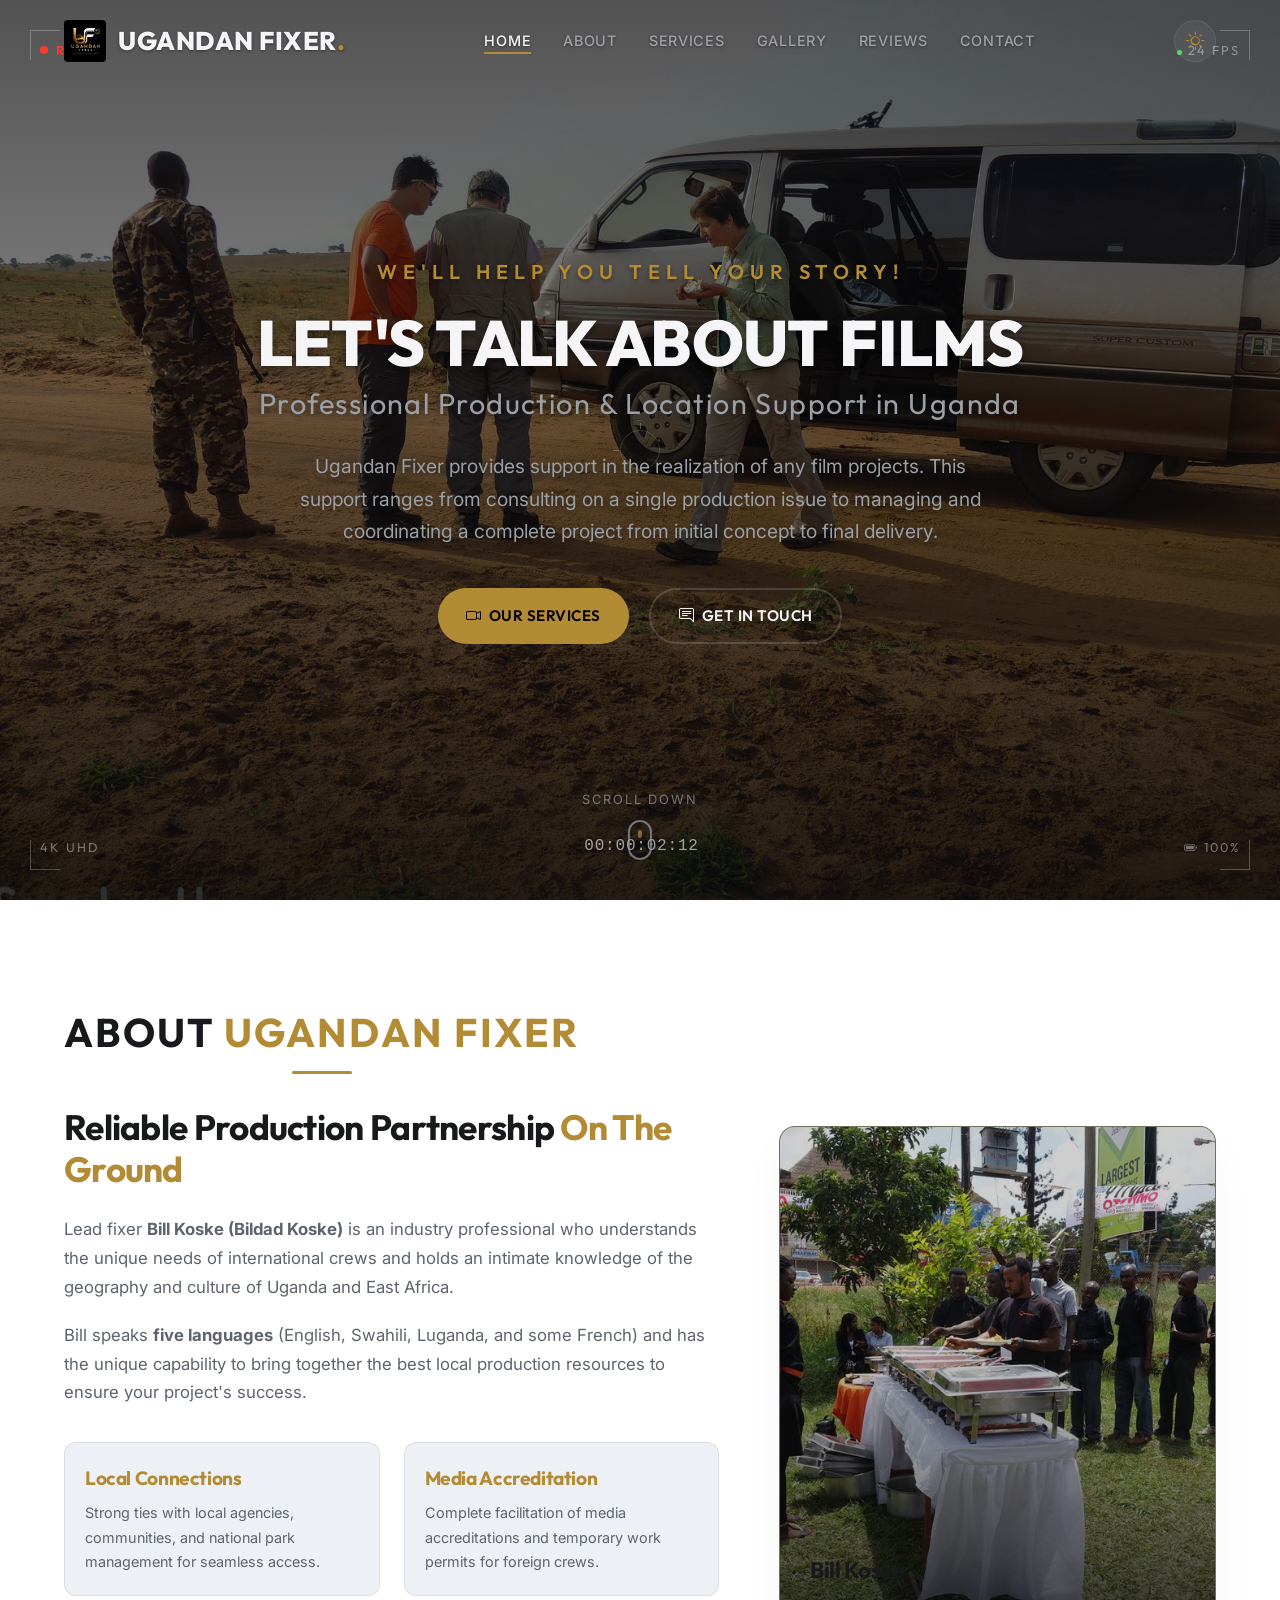
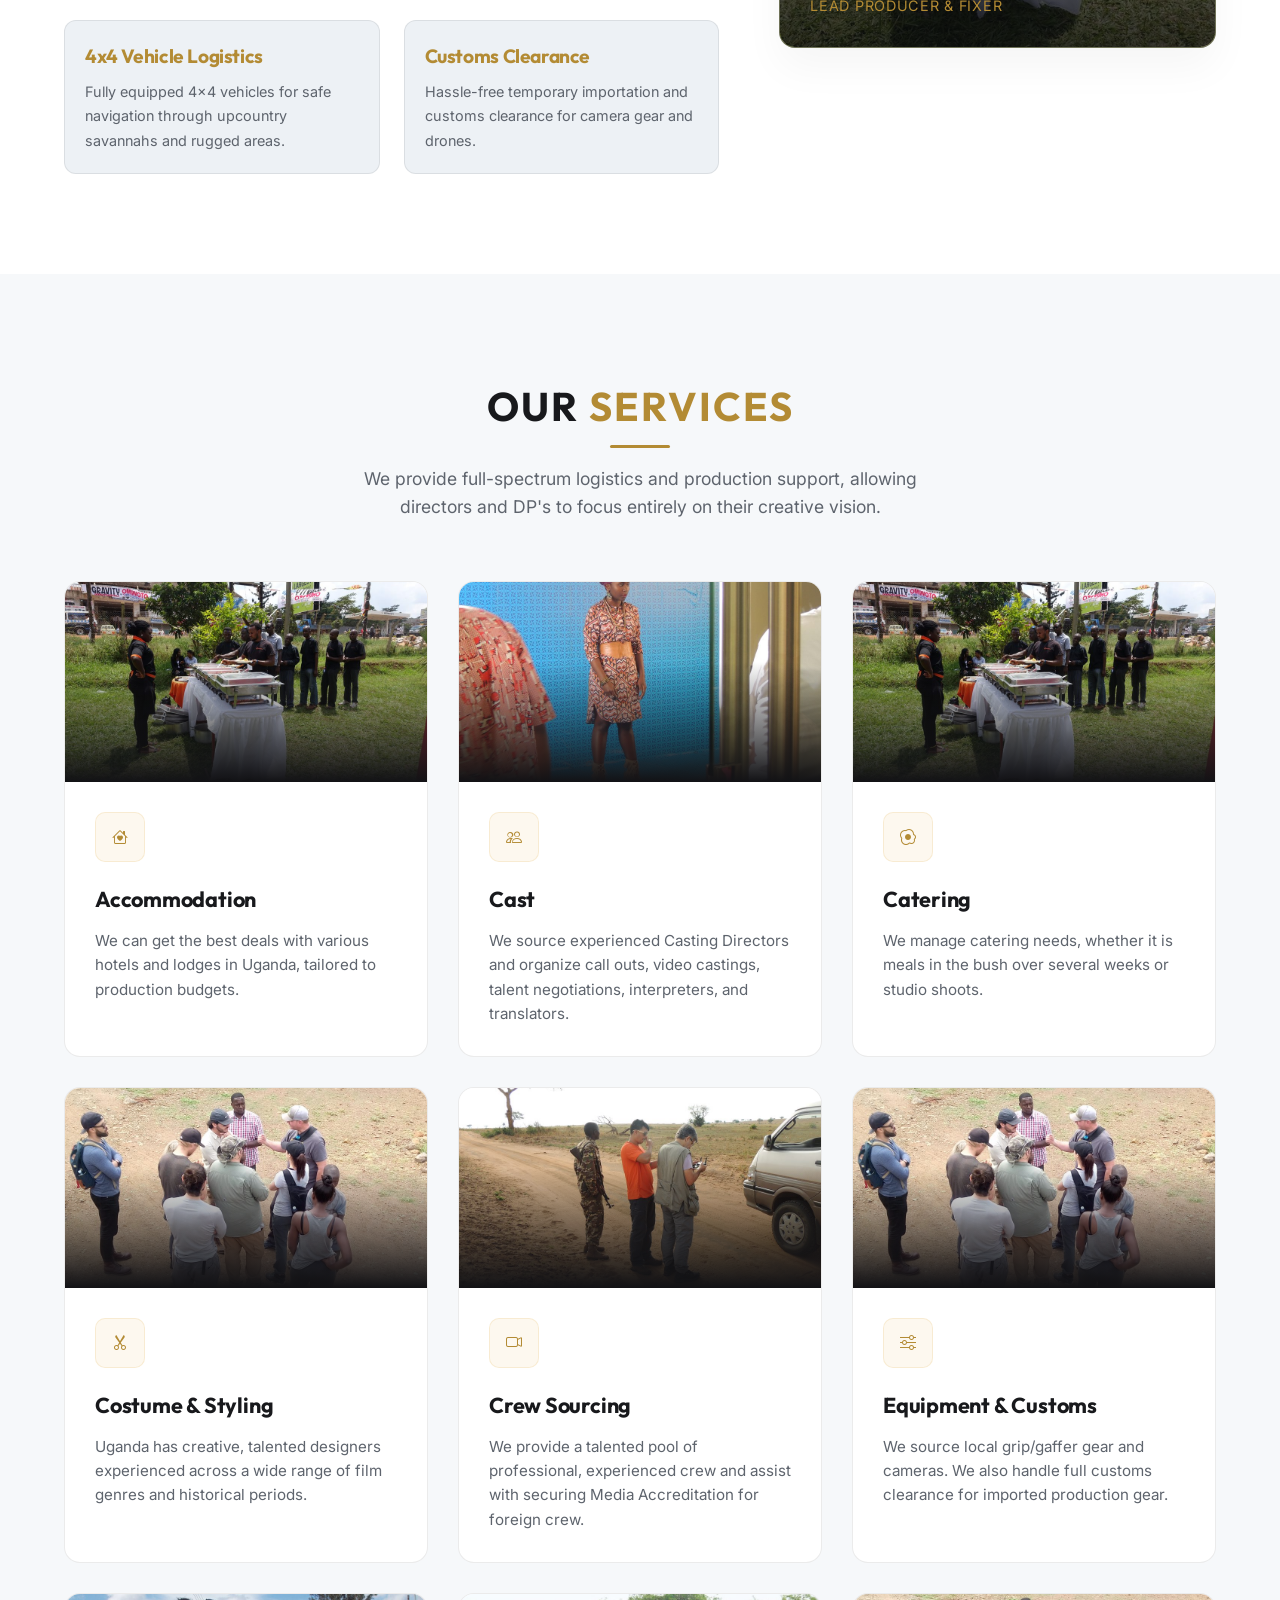
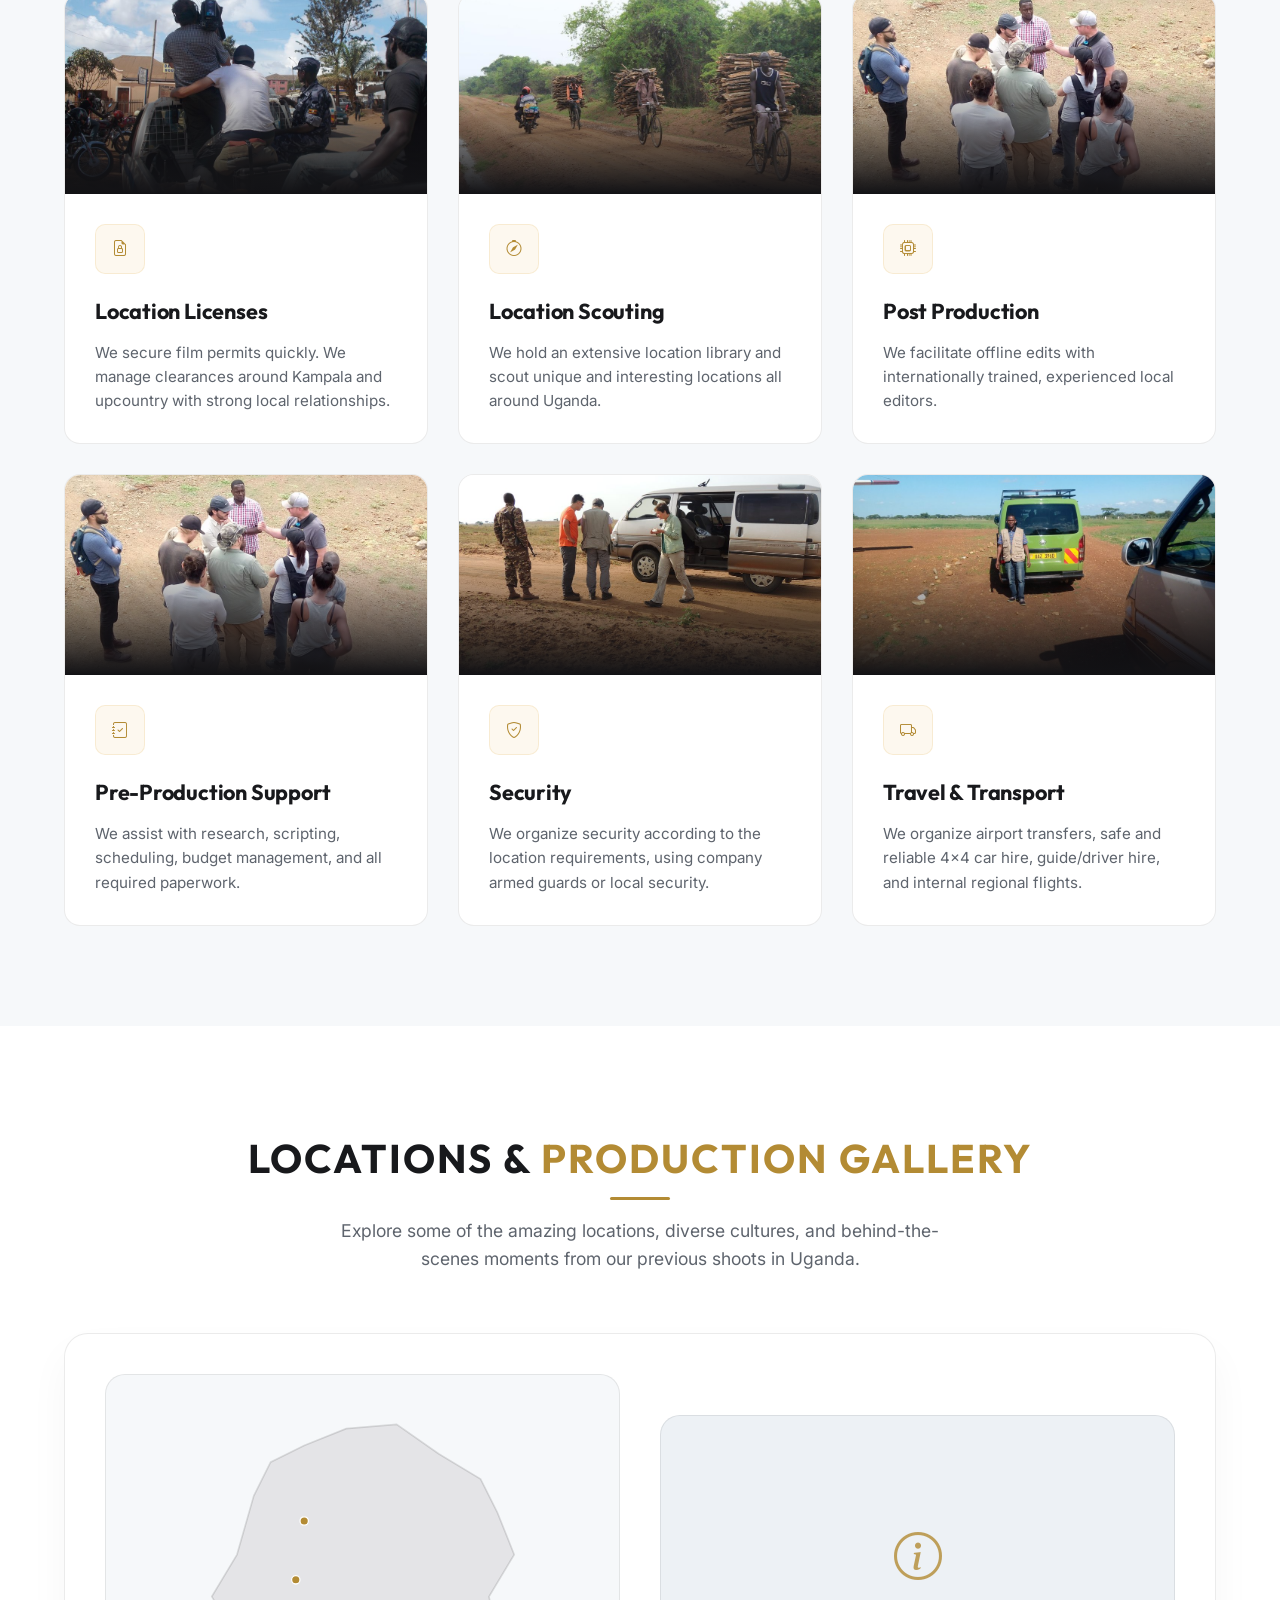
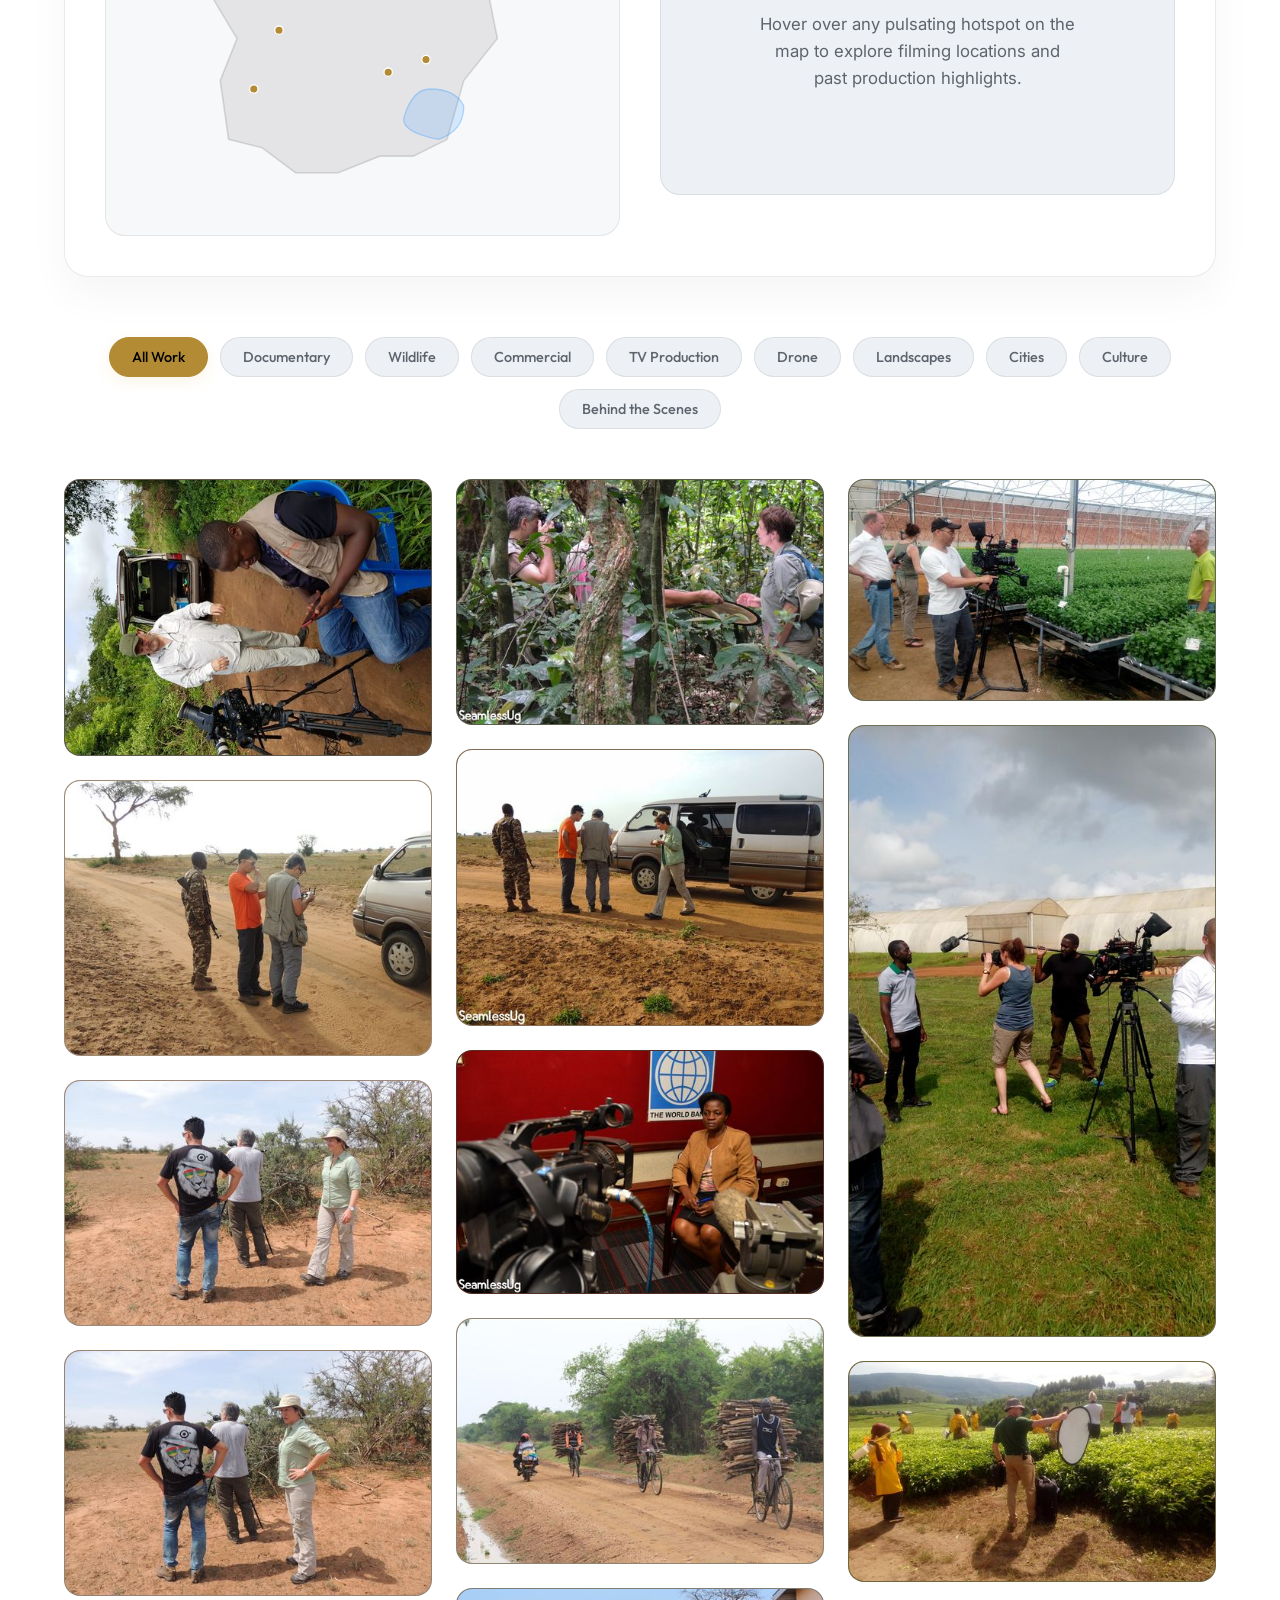
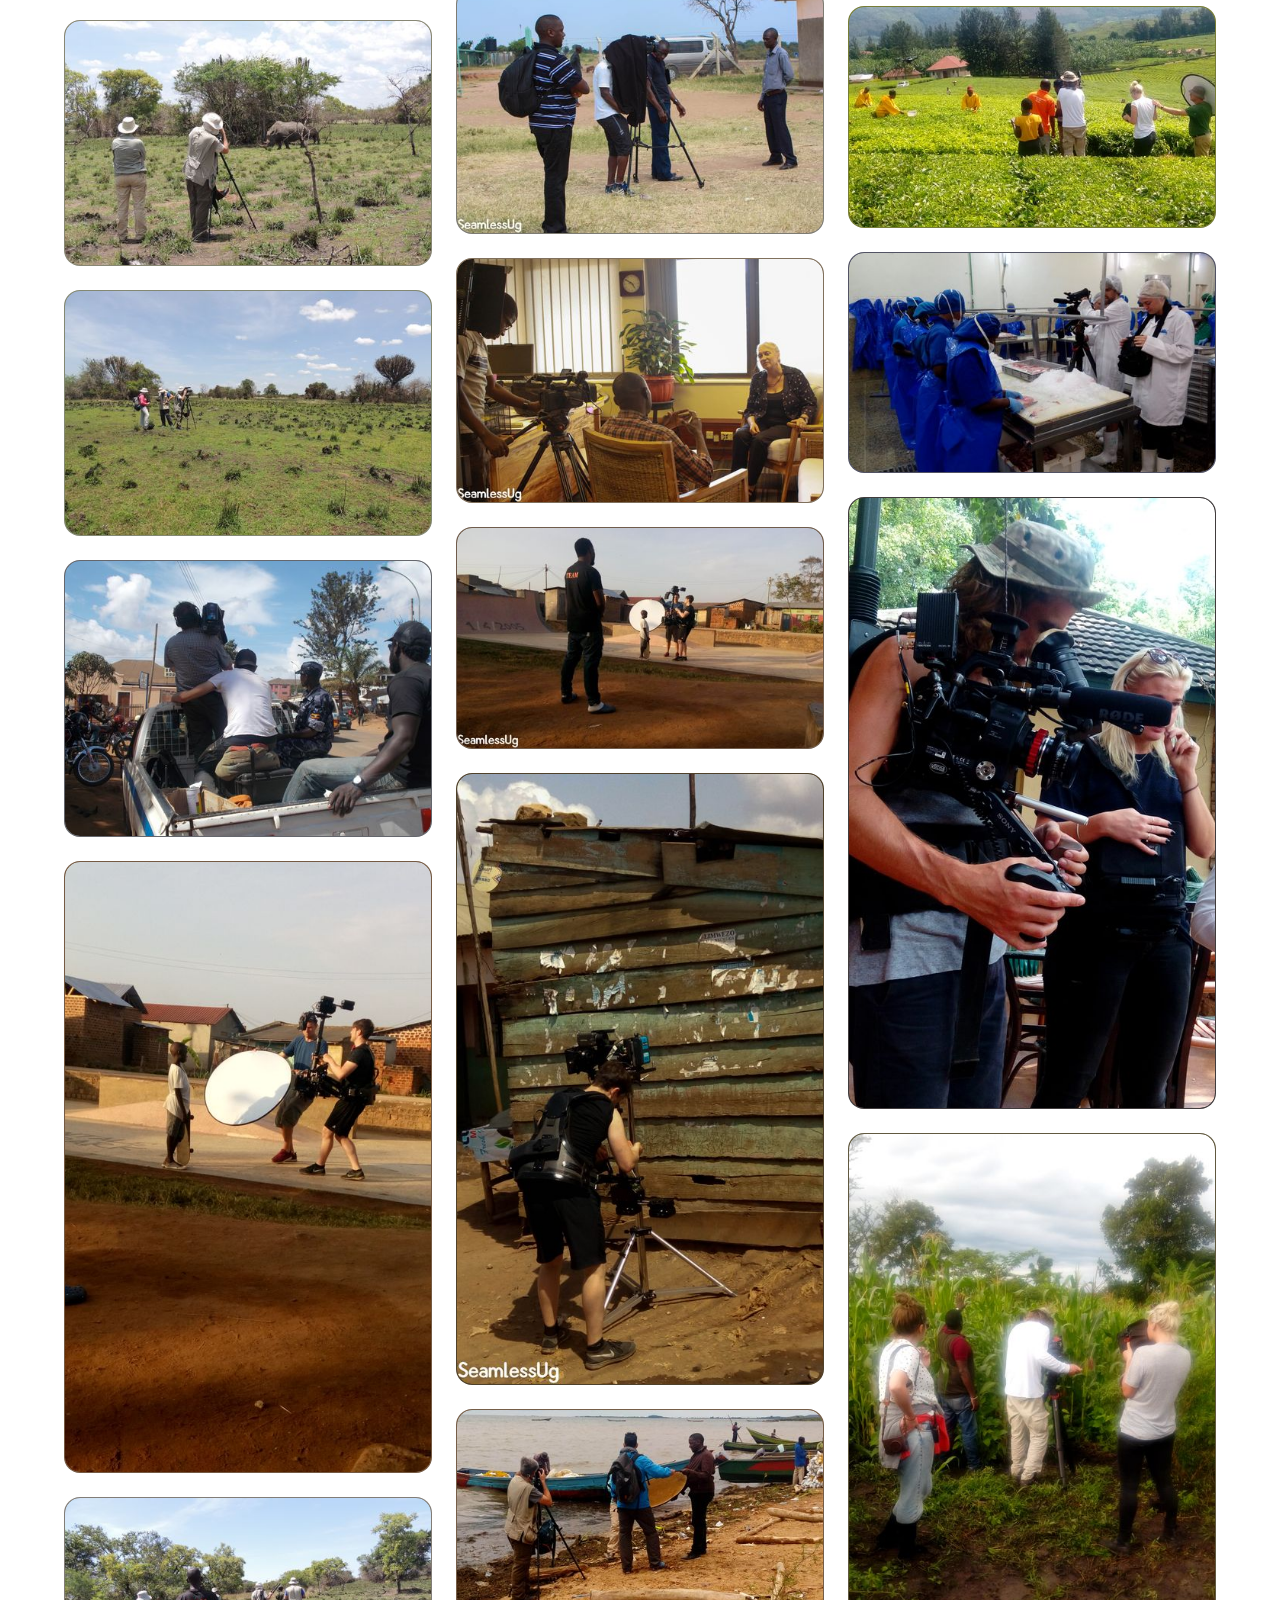
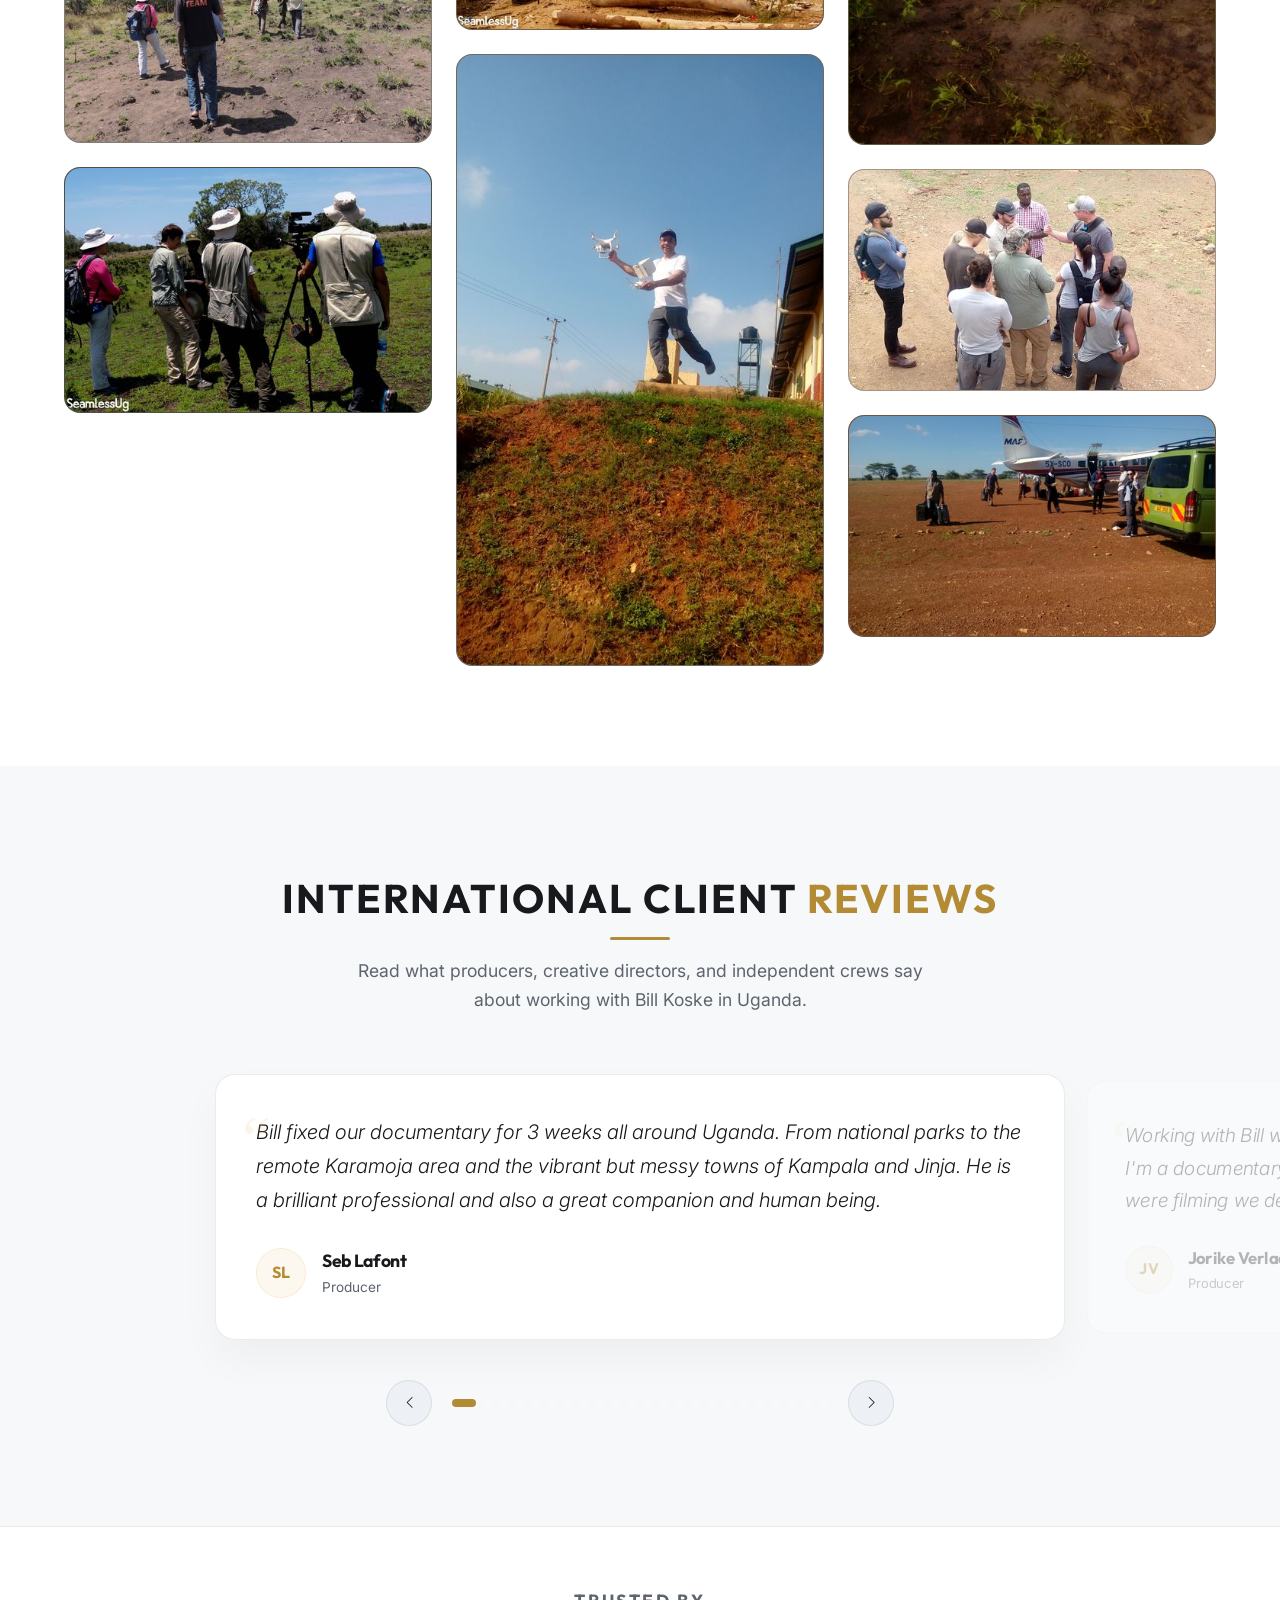
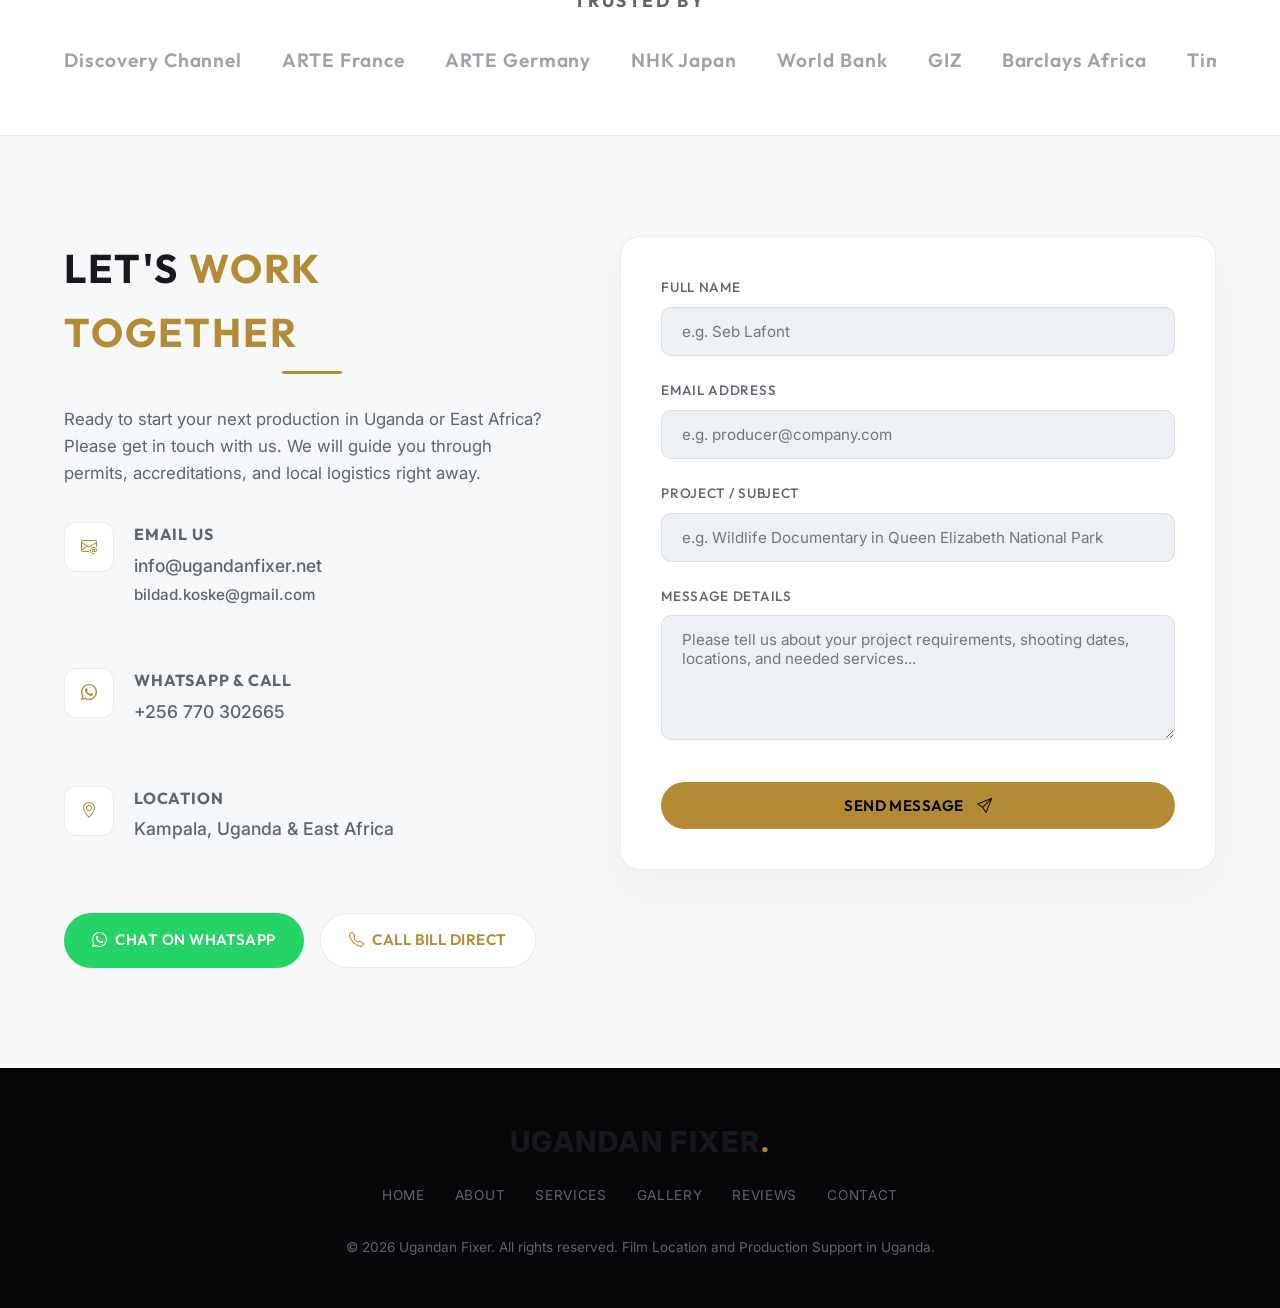
==== commit 81600d39: "add google verification placeholder, JSON-LD structured data, sitemap.xml, and robots.txt for search" ====
--- a/index.html
+++ b/index.html
@@ -8,6 +8,91 @@
   <meta name="keywords" content="film fixer uganda, location scout uganda, film production support uganda, media credentials uganda, camera gear rental uganda, travel coordination east africa">
   <meta name="author" content="Bill Koske">
   <meta name="robots" content="index, follow">
+
+  <!-- Google Search Console Verification -->
+  <meta name="google-site-verification" content="YOUR_GOOGLE_VERIFICATION_CODE_HERE">
+
+  <!-- Schema.org JSON-LD Structured Data for Sitelinks & Search Optimization -->
+  <script type="application/ld+json">
+  {
+    "@context": "https://schema.org",
+    "@type": "ProfessionalService",
+    "name": "Ugandan Fixer",
+    "image": "https://ugandanfixer.net/logo.png",
+    "@id": "https://ugandanfixer.net/#organization",
+    "url": "https://ugandanfixer.net",
+    "telephone": "+256770302665",
+    "priceRange": "$$",
+    "address": {
+      "@type": "PostalAddress",
+      "addressLocality": "Kampala",
+      "addressCountry": "UG"
+    },
+    "description": "Ugandan Fixer provides professional film production and location support services in Uganda, including filming permits, media credentials, customs equipment clearance, crew sourcing, and travel.",
+    "sameAs": [
+      "https://github.com/shacklebayyy/ugandan"
+    ],
+    "hasMap": "https://ugandanfixer.net/#portfolio",
+    "openingHoursSpecification": {
+      "@type": "OpeningHoursSpecification",
+      "dayOfWeek": [
+        "Monday",
+        "Tuesday",
+        "Wednesday",
+        "Thursday",
+        "Friday",
+        "Saturday",
+        "Sunday"
+      ],
+      "opens": "00:00",
+      "closes": "23:59"
+    }
+  }
+  </script>
+  <script type="application/ld+json">
+  {
+    "@context": "https://schema.org",
+    "@type": "ItemList",
+    "itemListElement": [
+      {
+        "@type": "SiteNavigationElement",
+        "position": 1,
+        "name": "Home",
+        "url": "https://ugandanfixer.net/#hero"
+      },
+      {
+        "@type": "SiteNavigationElement",
+        "position": 2,
+        "name": "About Us",
+        "url": "https://ugandanfixer.net/#about"
+      },
+      {
+        "@type": "SiteNavigationElement",
+        "position": 3,
+        "name": "Our Services",
+        "url": "https://ugandanfixer.net/#services"
+      },
+      {
+        "@type": "SiteNavigationElement",
+        "position": 4,
+        "name": "Locations & Gallery",
+        "url": "https://ugandanfixer.net/#portfolio"
+      },
+      {
+        "@type": "SiteNavigationElement",
+        "position": 5,
+        "name": "Client Reviews",
+        "url": "https://ugandanfixer.net/#testimonials"
+      },
+      {
+        "@type": "SiteNavigationElement",
+        "position": 6,
+        "name": "Contact Us",
+        "url": "https://ugandanfixer.net/#contact"
+      }
+    ]
+  }
+  </script>
 
   <!-- Favicons -->
   <link rel="icon" type="image/png" href="./logo.png">
--- a/style.css
+++ b/style.css
@@ -1629,13 +1629,14 @@
 
 .uganda-border {
   fill: var(--bg-tertiary);
-  stroke: rgba(255, 255, 255, 0.08);
-  stroke-width: 2.5;
+  stroke: rgba(255, 255, 255, 0.15);
+  stroke-width: 2;
   transition: var(--transition-smooth);
 }
 
 body.light-mode .uganda-border {
-  stroke: rgba(0, 0, 0, 0.08);
+  fill: #e4e4e7;
+  stroke: rgba(0, 0, 0, 0.12);
 }
 
 .lake-victoria {
@@ -1664,8 +1665,10 @@
   transition: var(--transition-smooth);
 }
 
-.map-hotspot:hover .hotspot-core {
+.map-hotspot:hover .hotspot-core,
+.map-hotspot.active .hotspot-core {
   fill: #fff;
+  stroke: var(--accent-gold);
   transform: scale(1.3);
   transform-origin: center;
 }
@@ -1681,7 +1684,8 @@
   pointer-events: none;
 }
 
-.map-hotspot:hover .hotspot-label {
+.map-hotspot:hover .hotspot-label,
+.map-hotspot.active .hotspot-label {
   opacity: 1;
   fill: var(--text-main);
 }
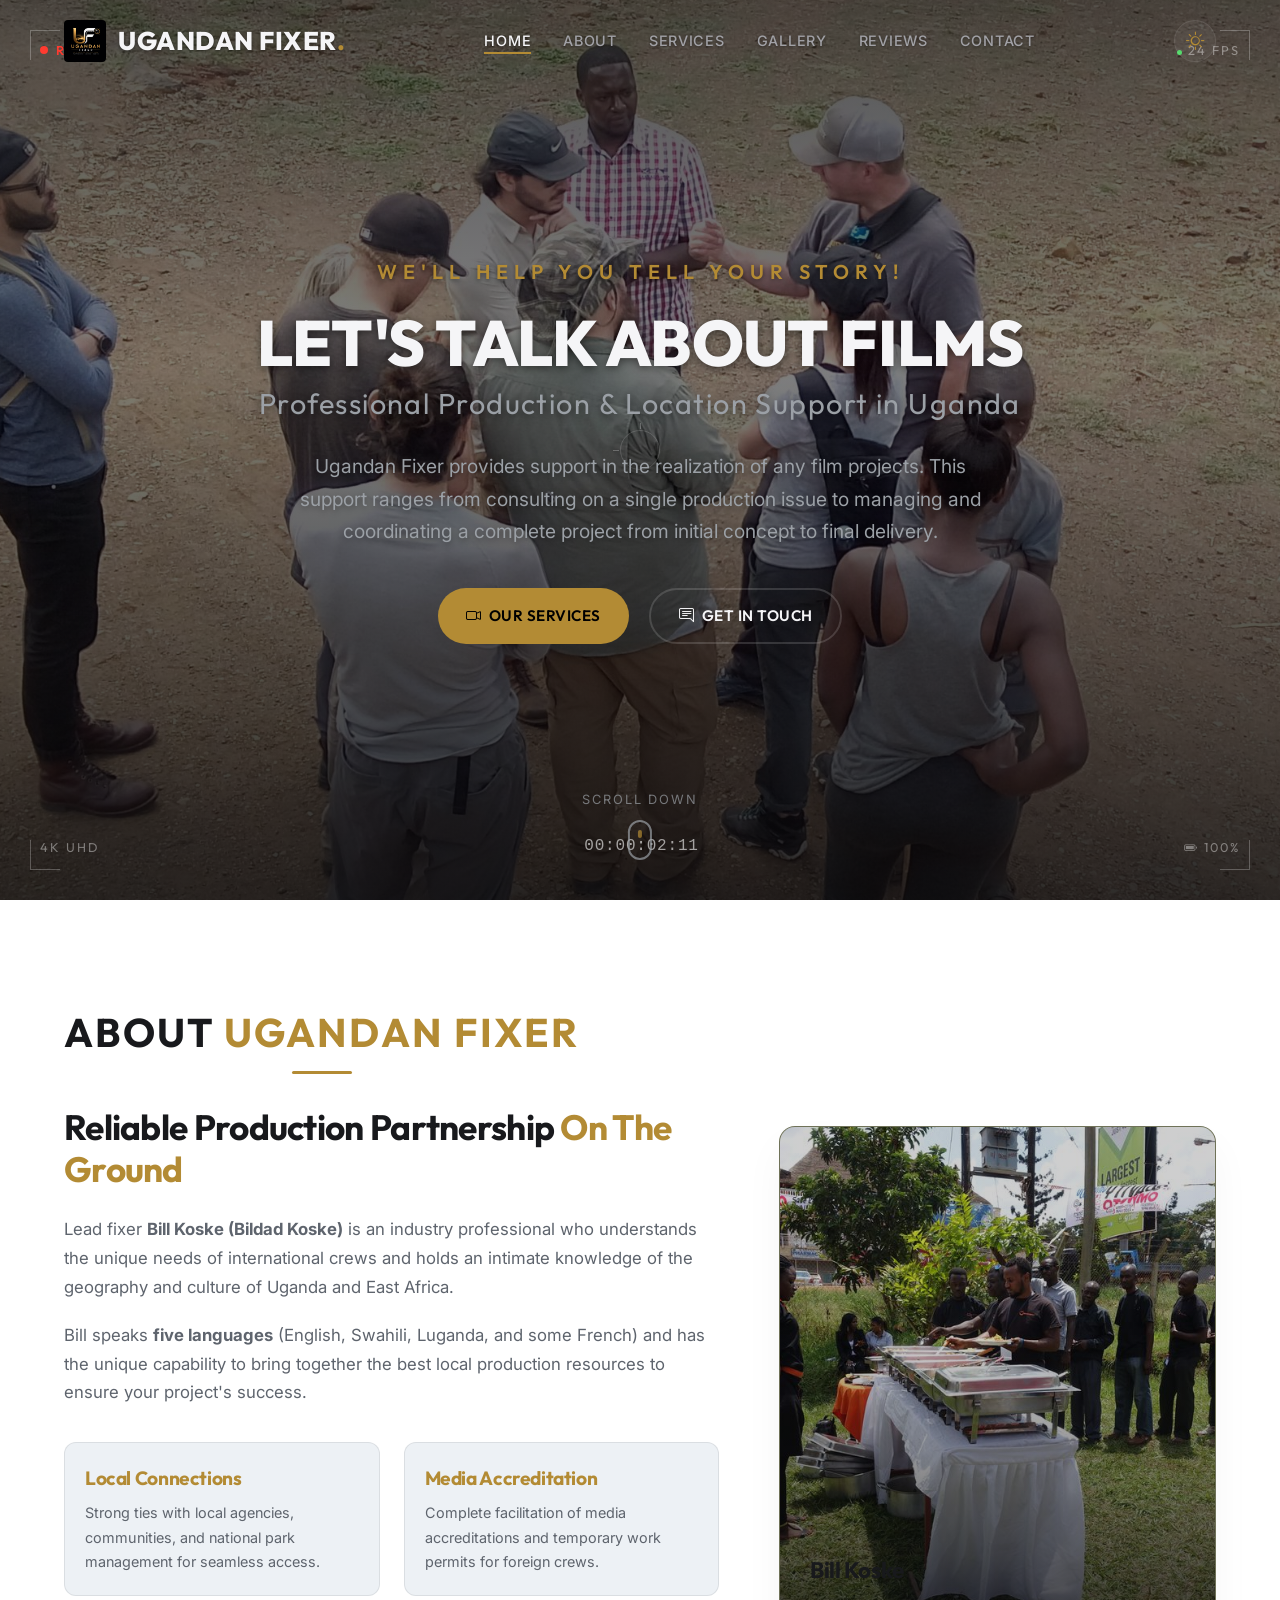
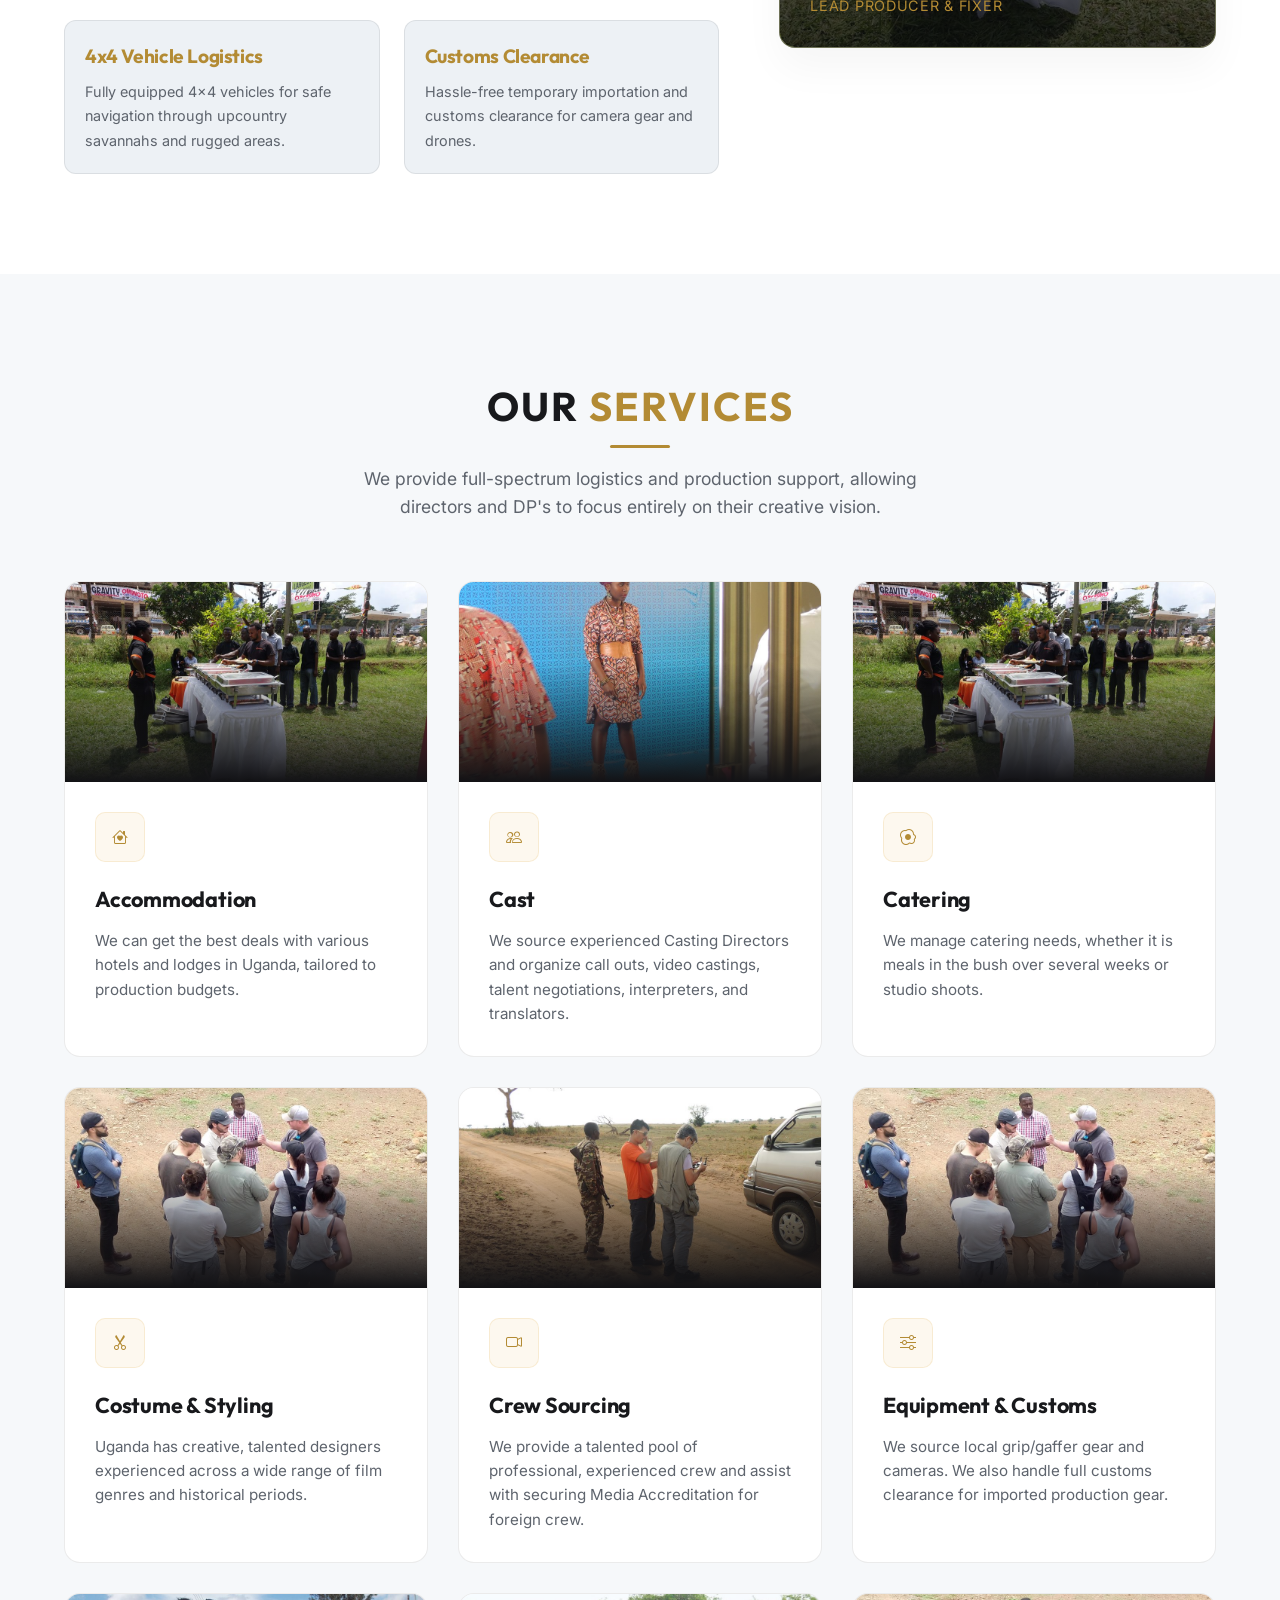
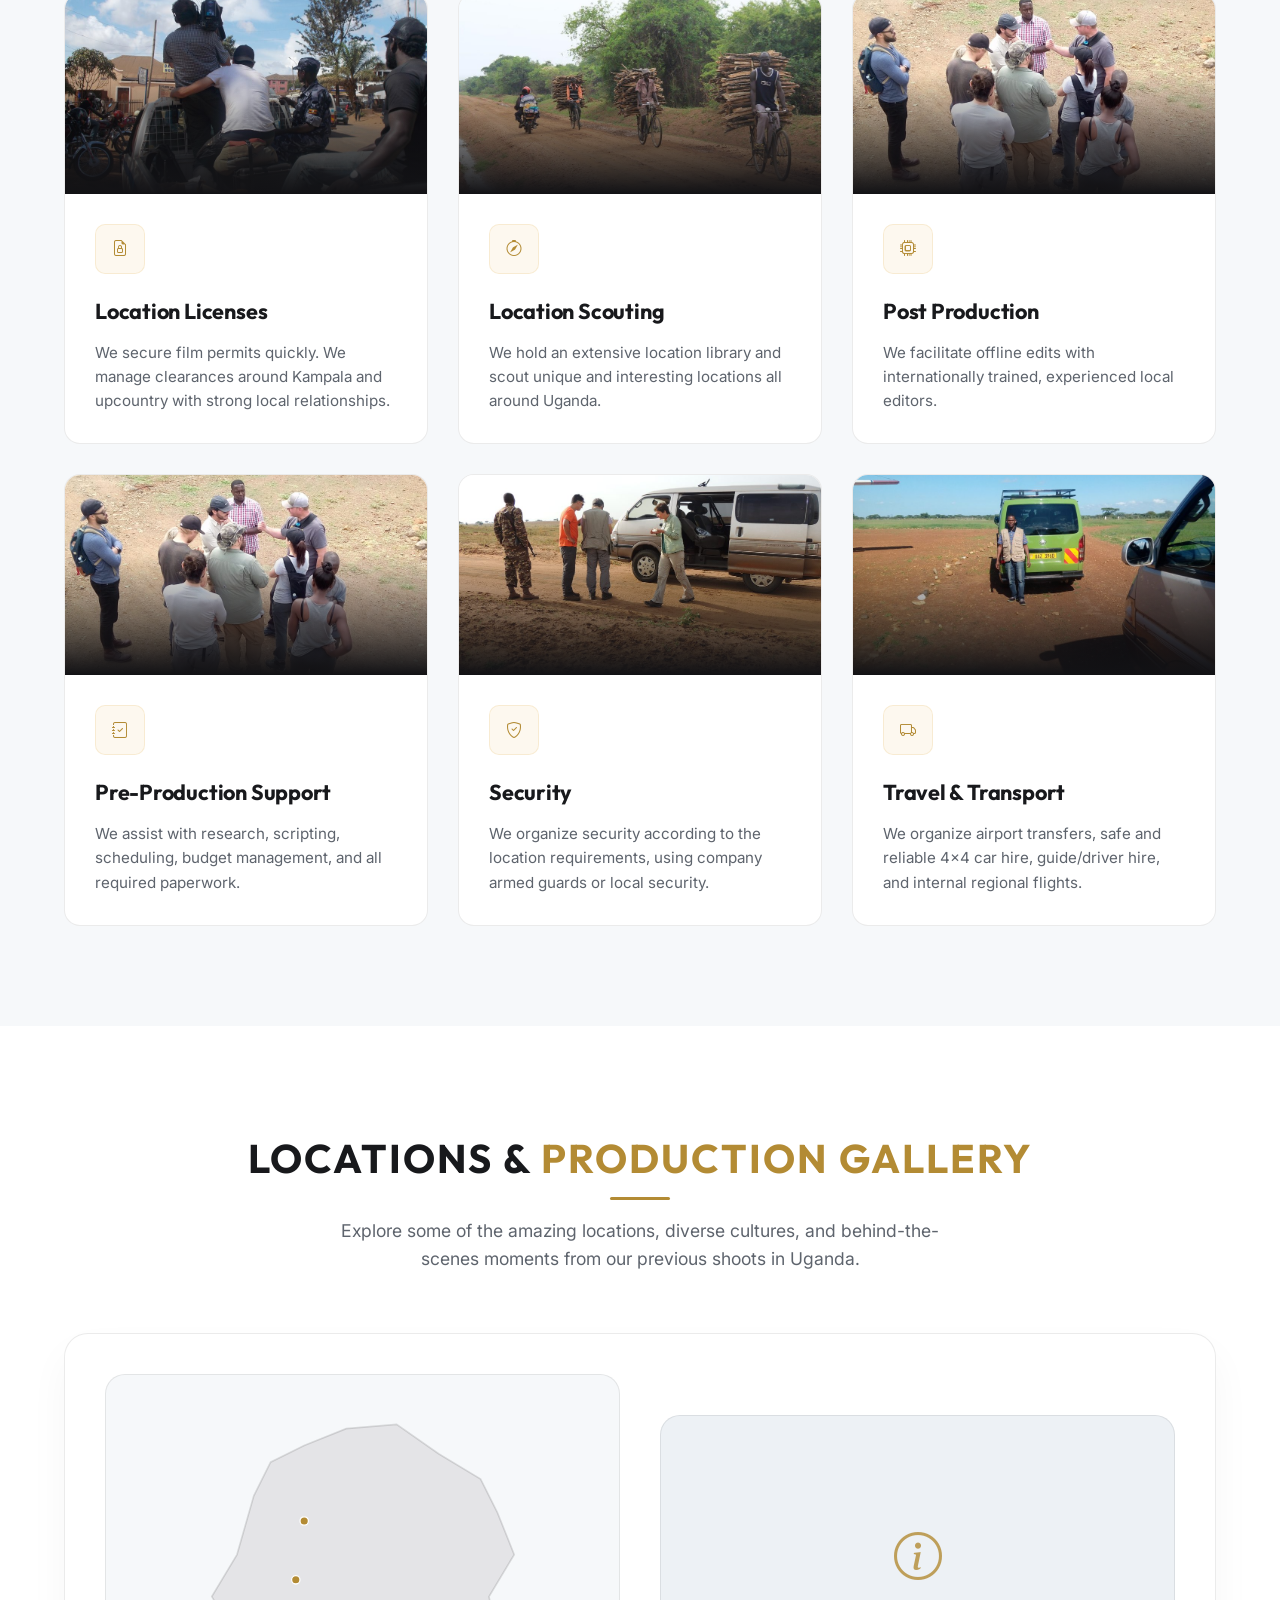
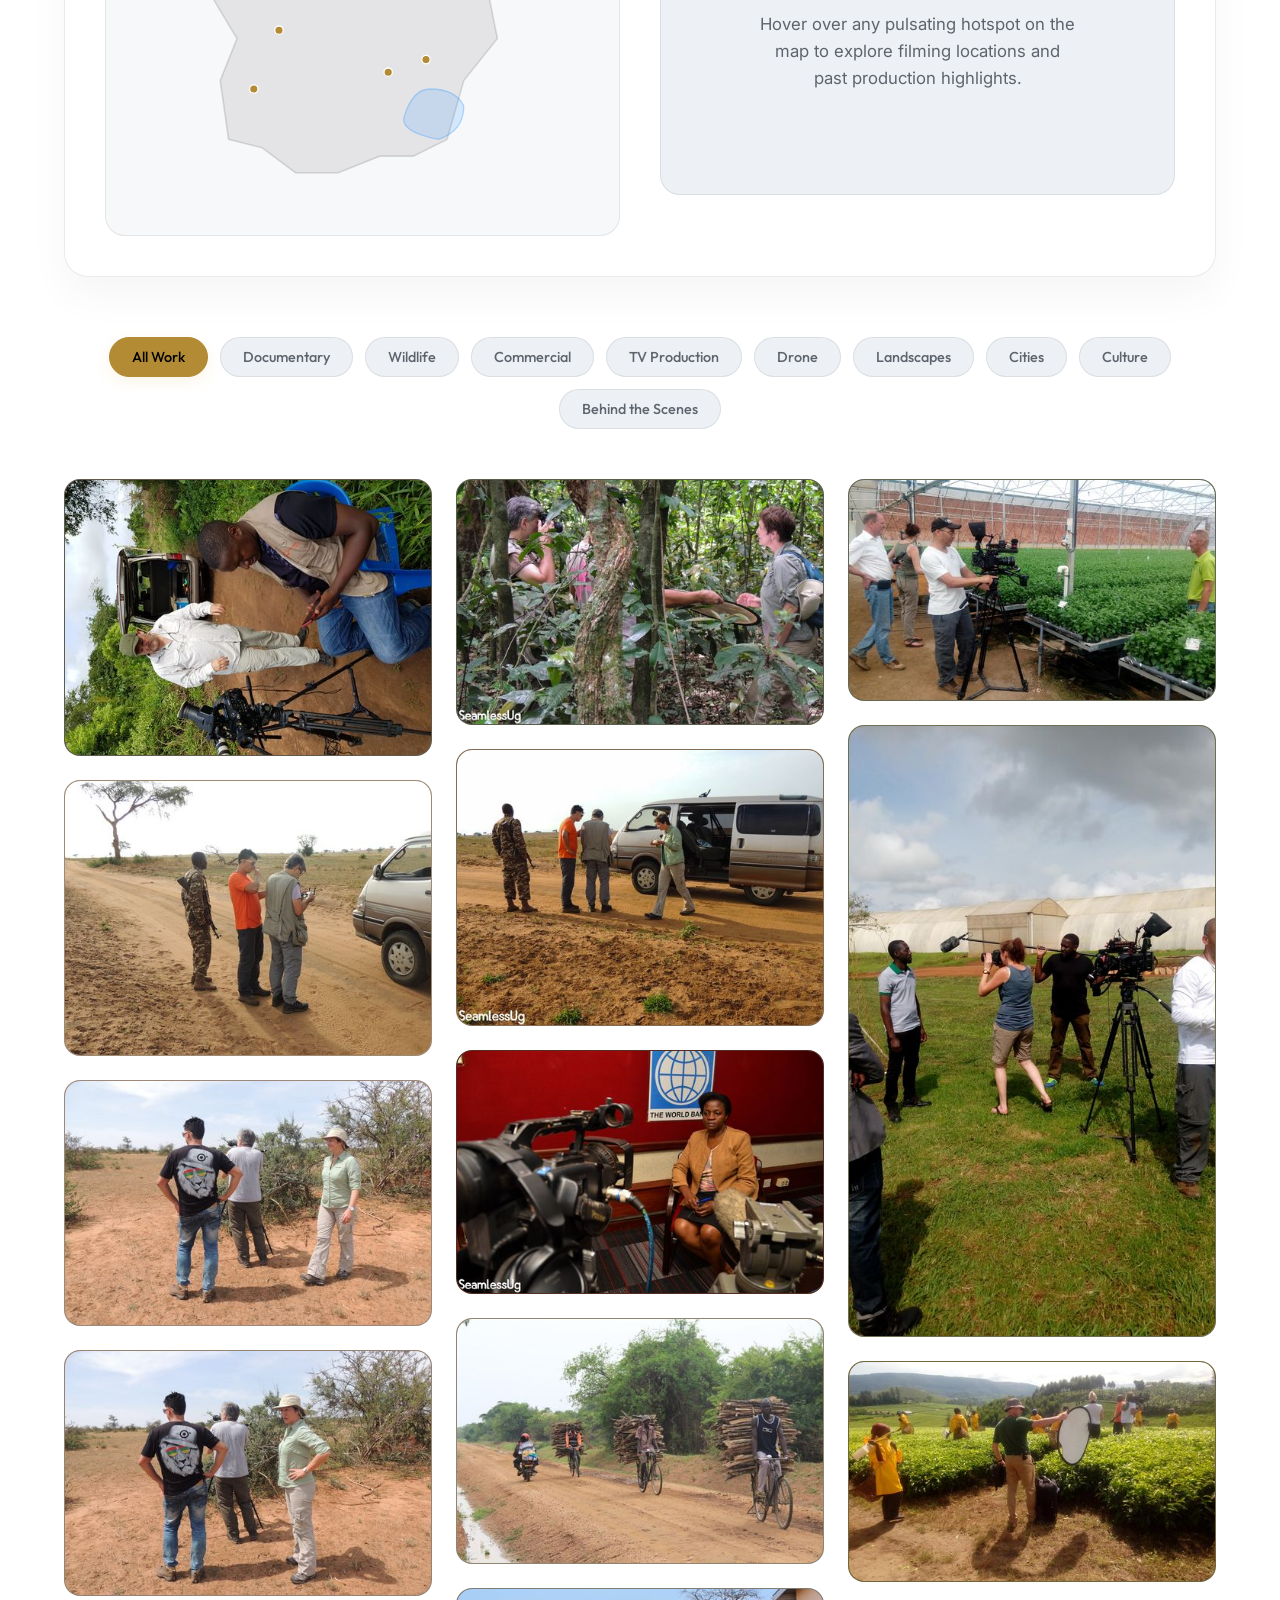
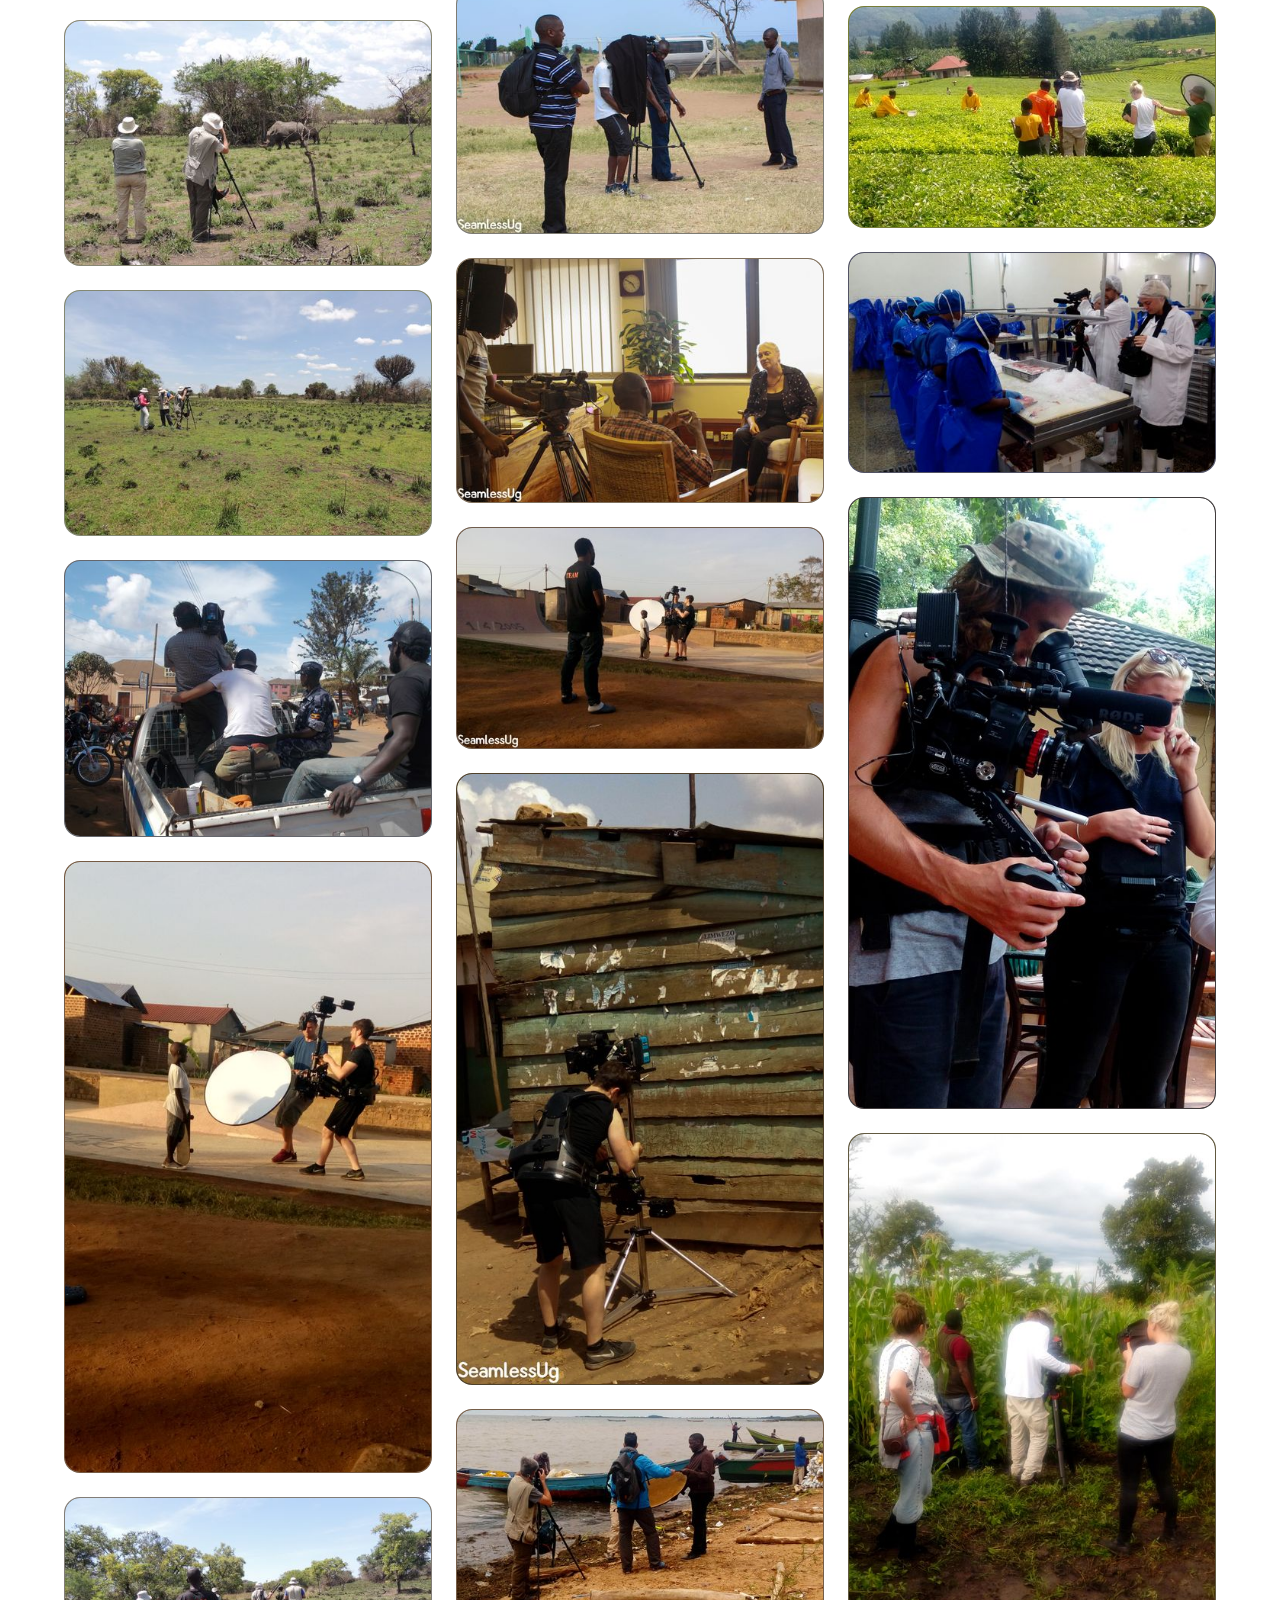
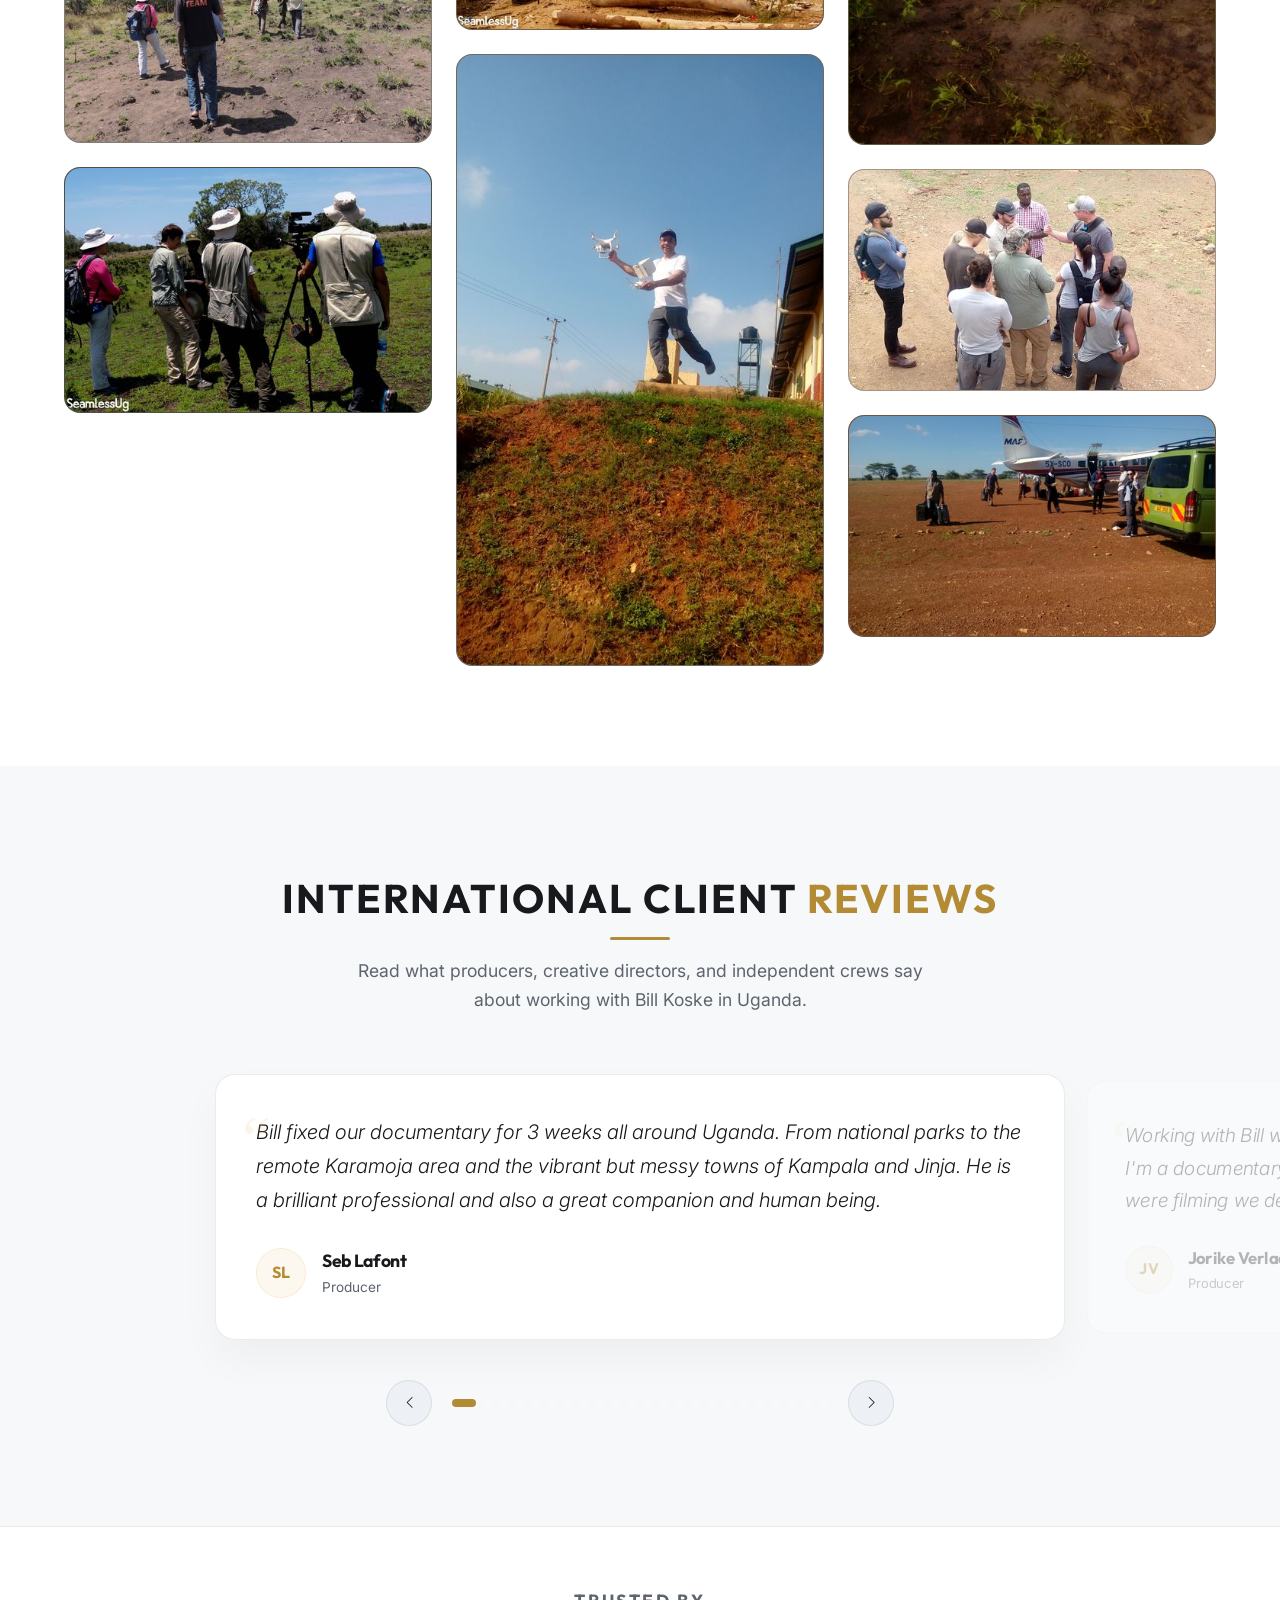
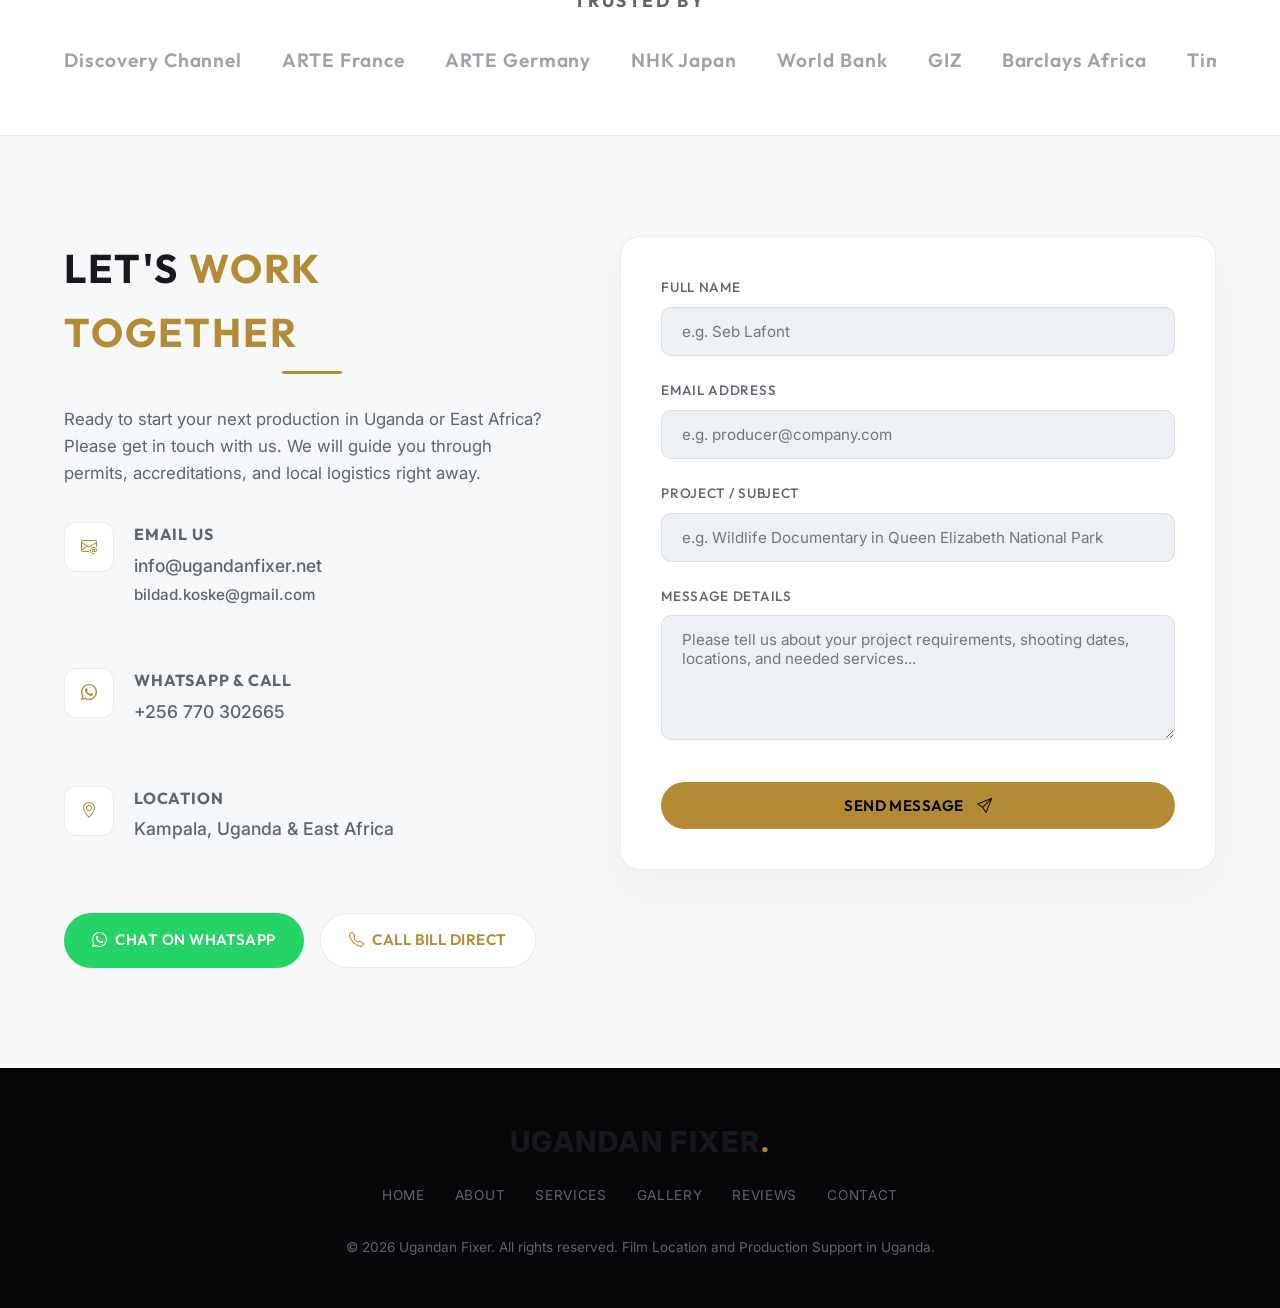
==== commit 43d45e26: "add actual Google Search Console verification token" ====
--- a/index.html
+++ b/index.html
@@ -10,7 +10,7 @@
   <meta name="robots" content="index, follow">
 
   <!-- Google Search Console Verification -->
-  <meta name="google-site-verification" content="YOUR_GOOGLE_VERIFICATION_CODE_HERE">
+  <meta name="google-site-verification" content="OAoggXsVB42teVEjuJ6DLSa8E4LnEP9JQerxWJNUclA">
 
   <!-- Schema.org JSON-LD Structured Data for Sitelinks & Search Optimization -->
   <script type="application/ld+json">
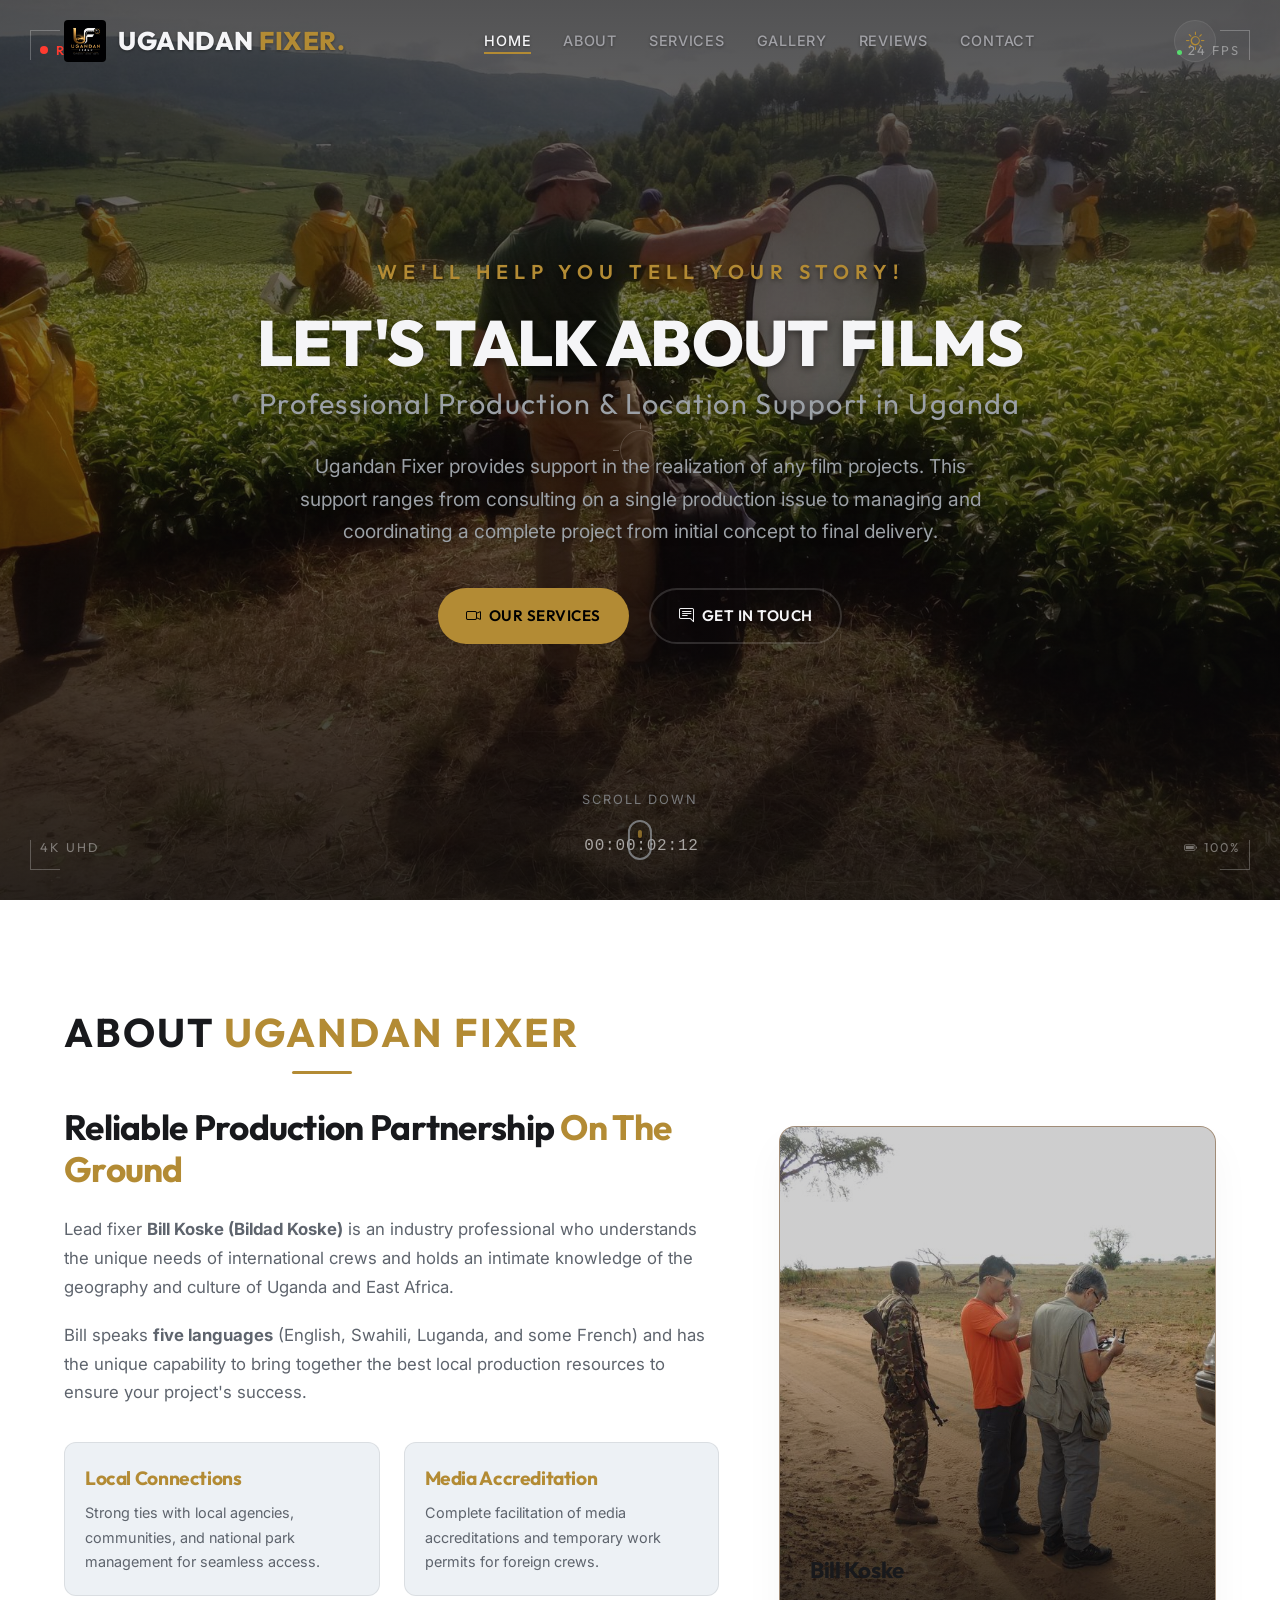
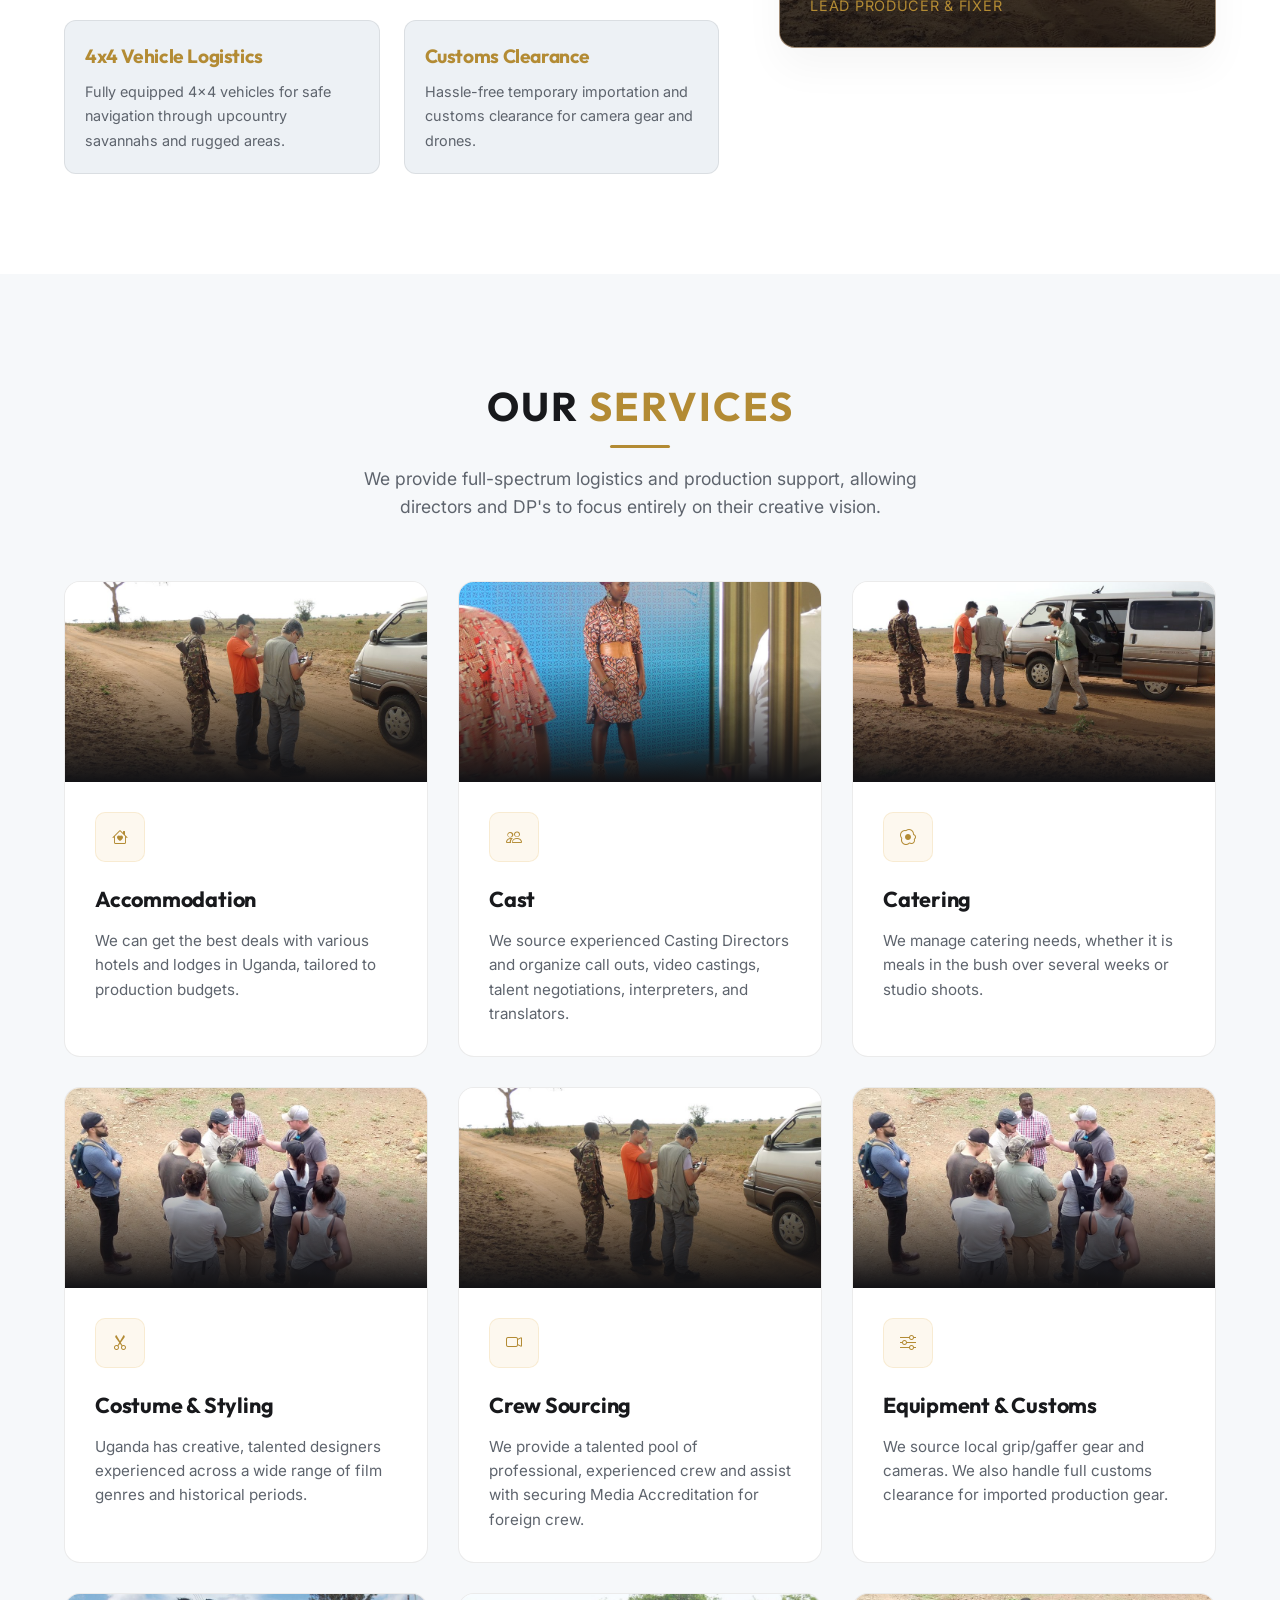
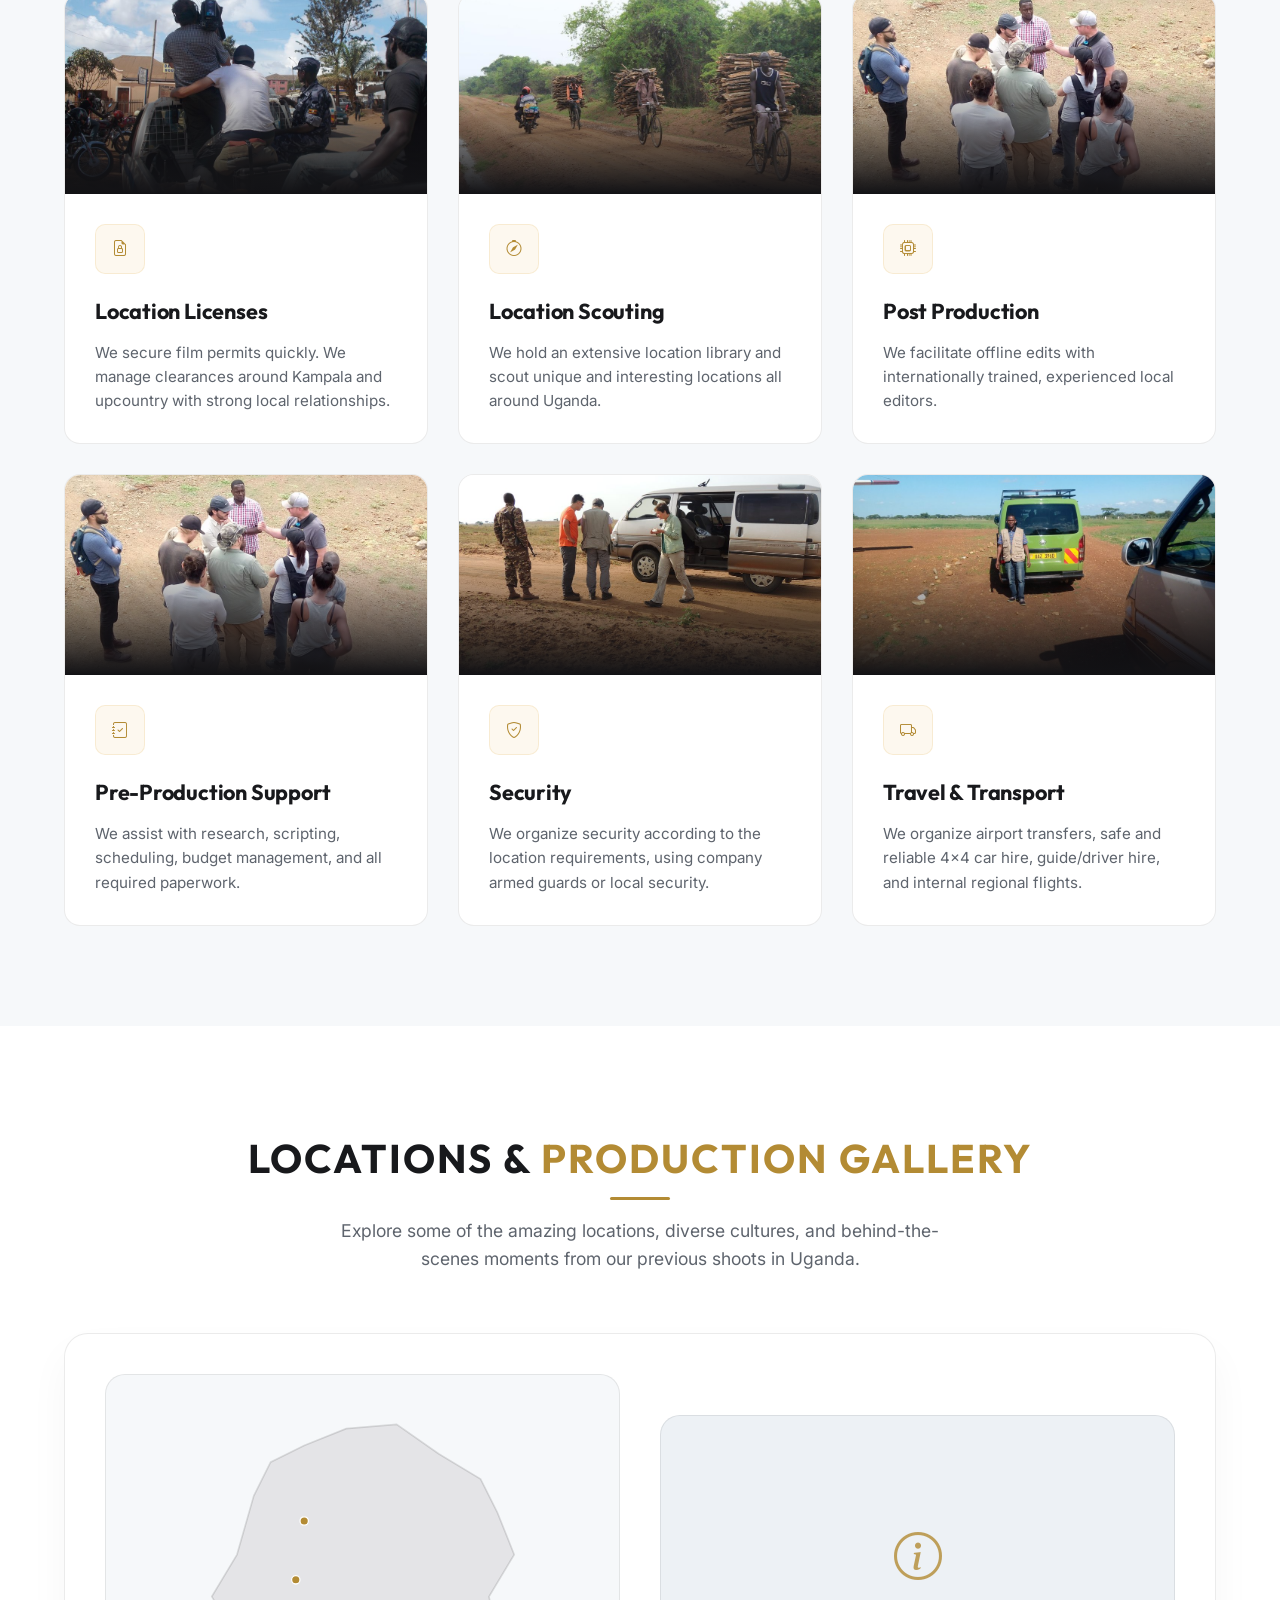
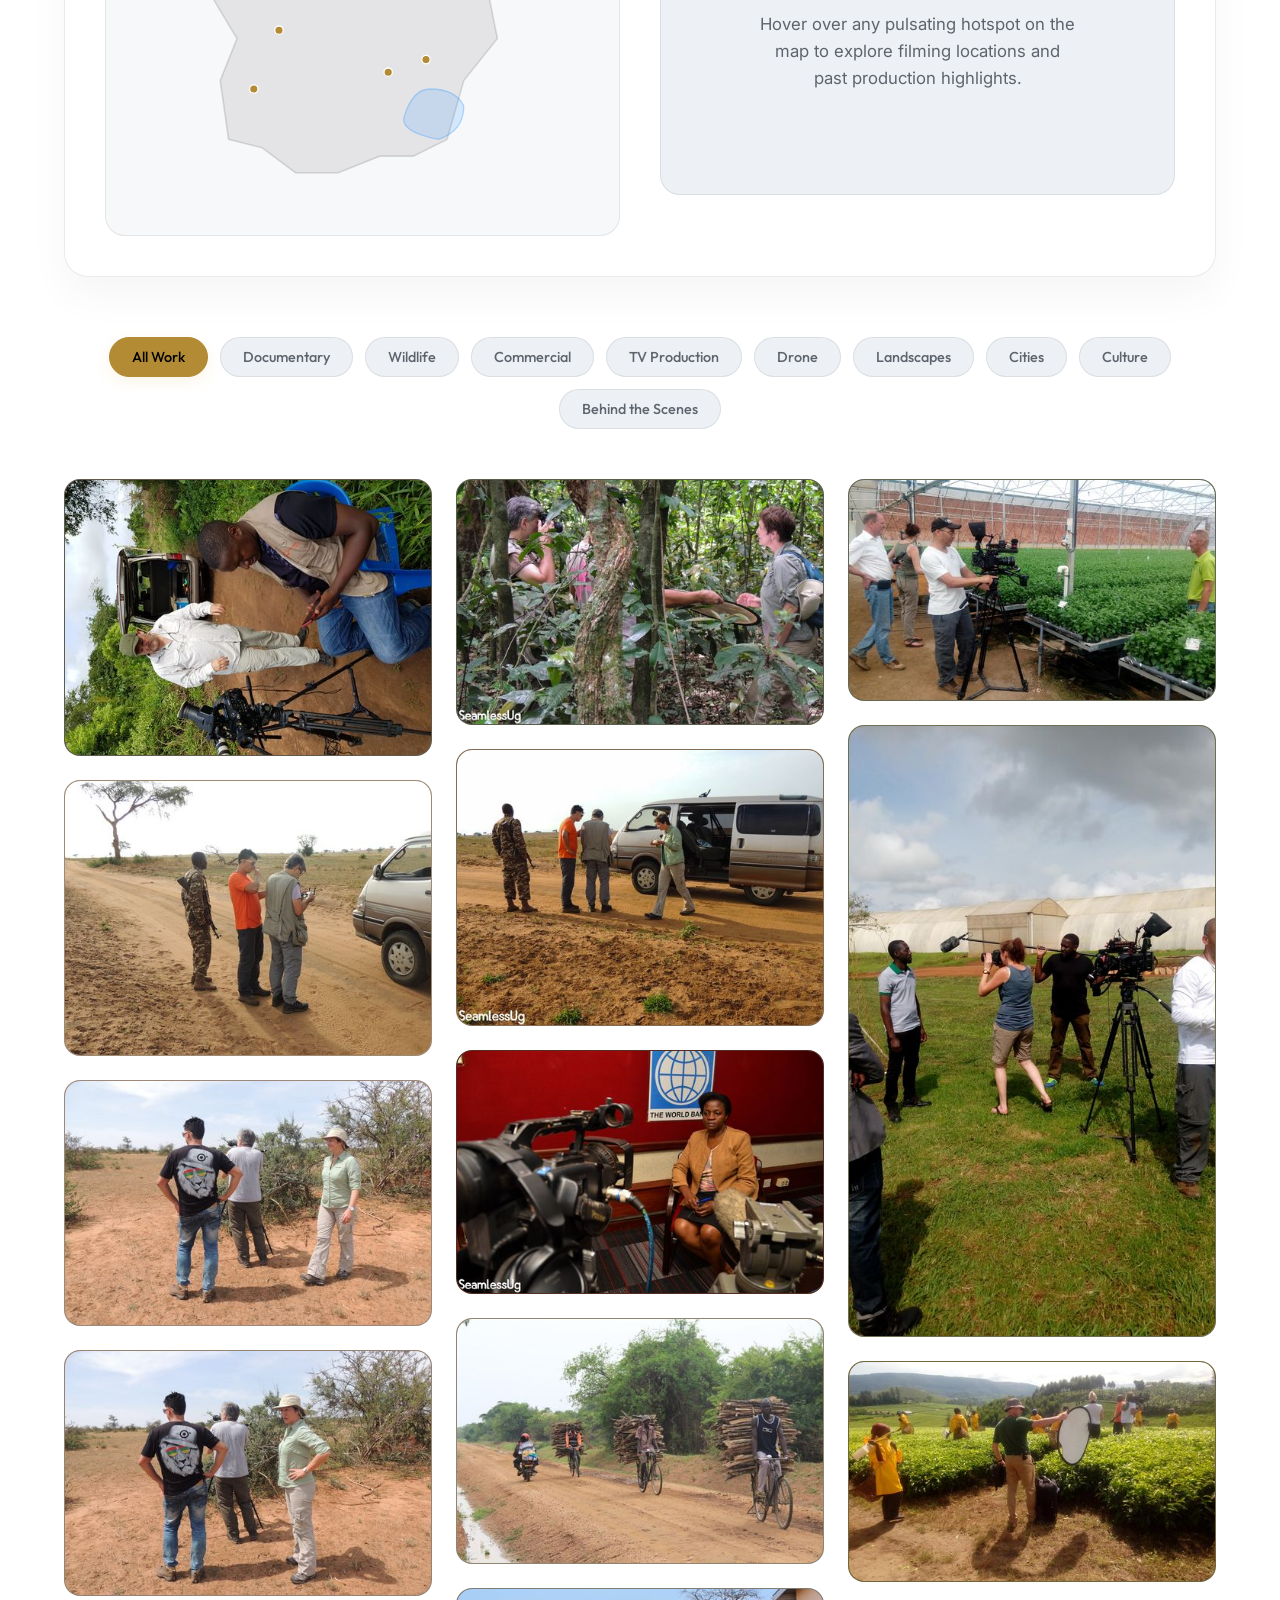
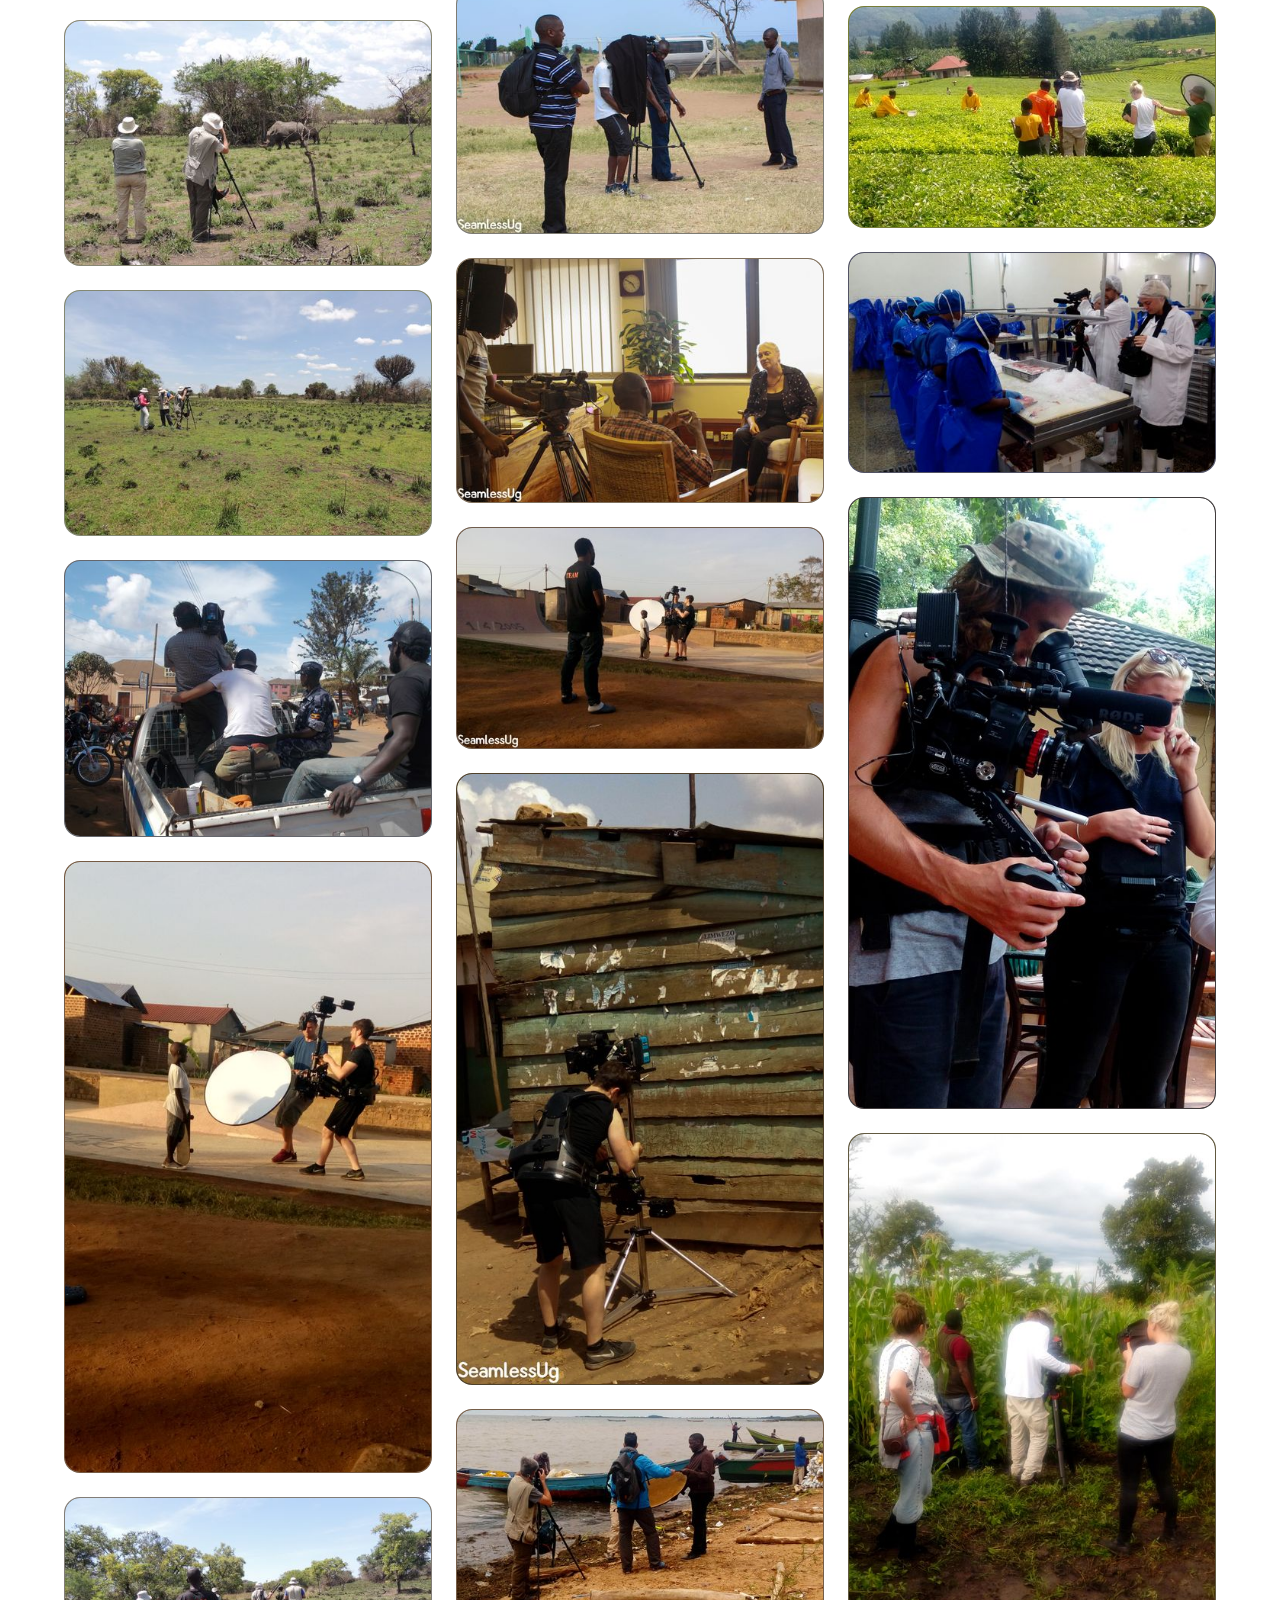
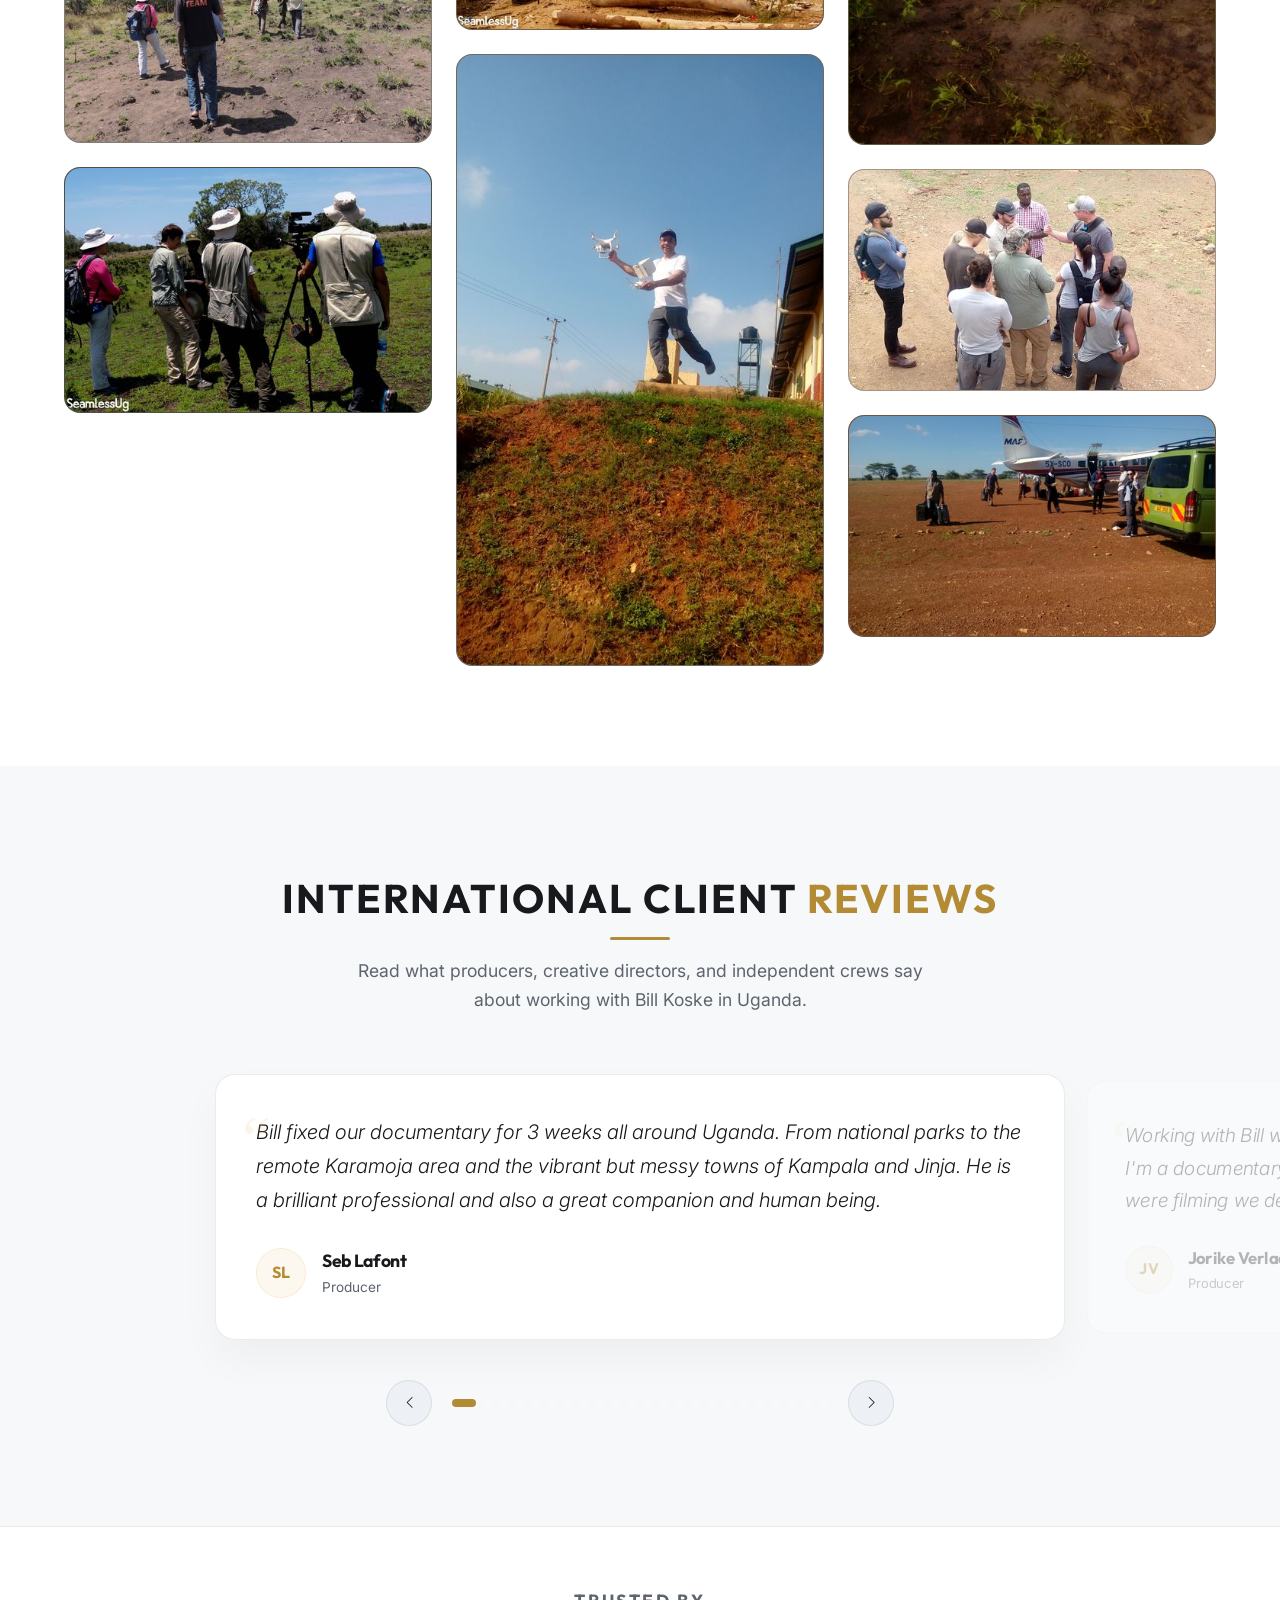
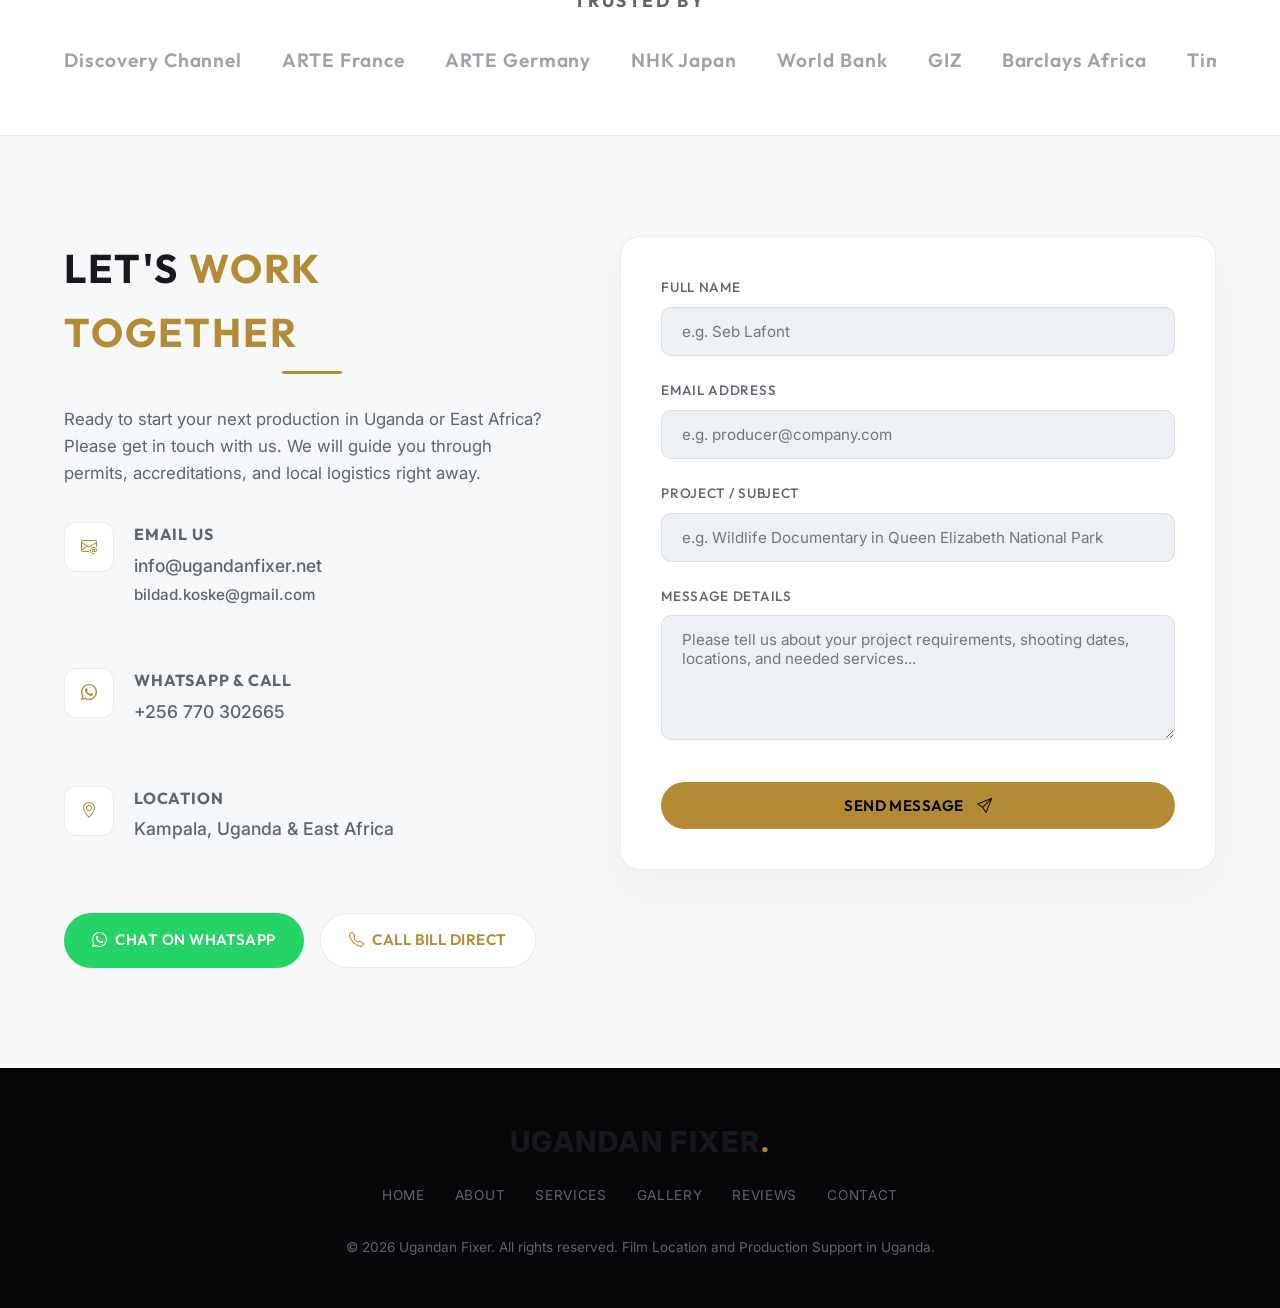
==== commit f6e43985: "style: color Fixer word gold in header logo brand for visual consistency" ====
--- a/index.html
+++ b/index.html
@@ -111,7 +111,7 @@
     <div class="container">
       <a href="#hero" class="logo-link" id="logo-brand">
         <img src="./logo.png" alt="Ugandan Fixer Logo" class="logo-img">
-        <h1 class="logo-text">Ugandan Fixer<span>.</span></h1>
+        <h1 class="logo-text">Ugandan <span>Fixer.</span></h1>
       </a>
 
       <nav id="navmenu" class="navmenu">
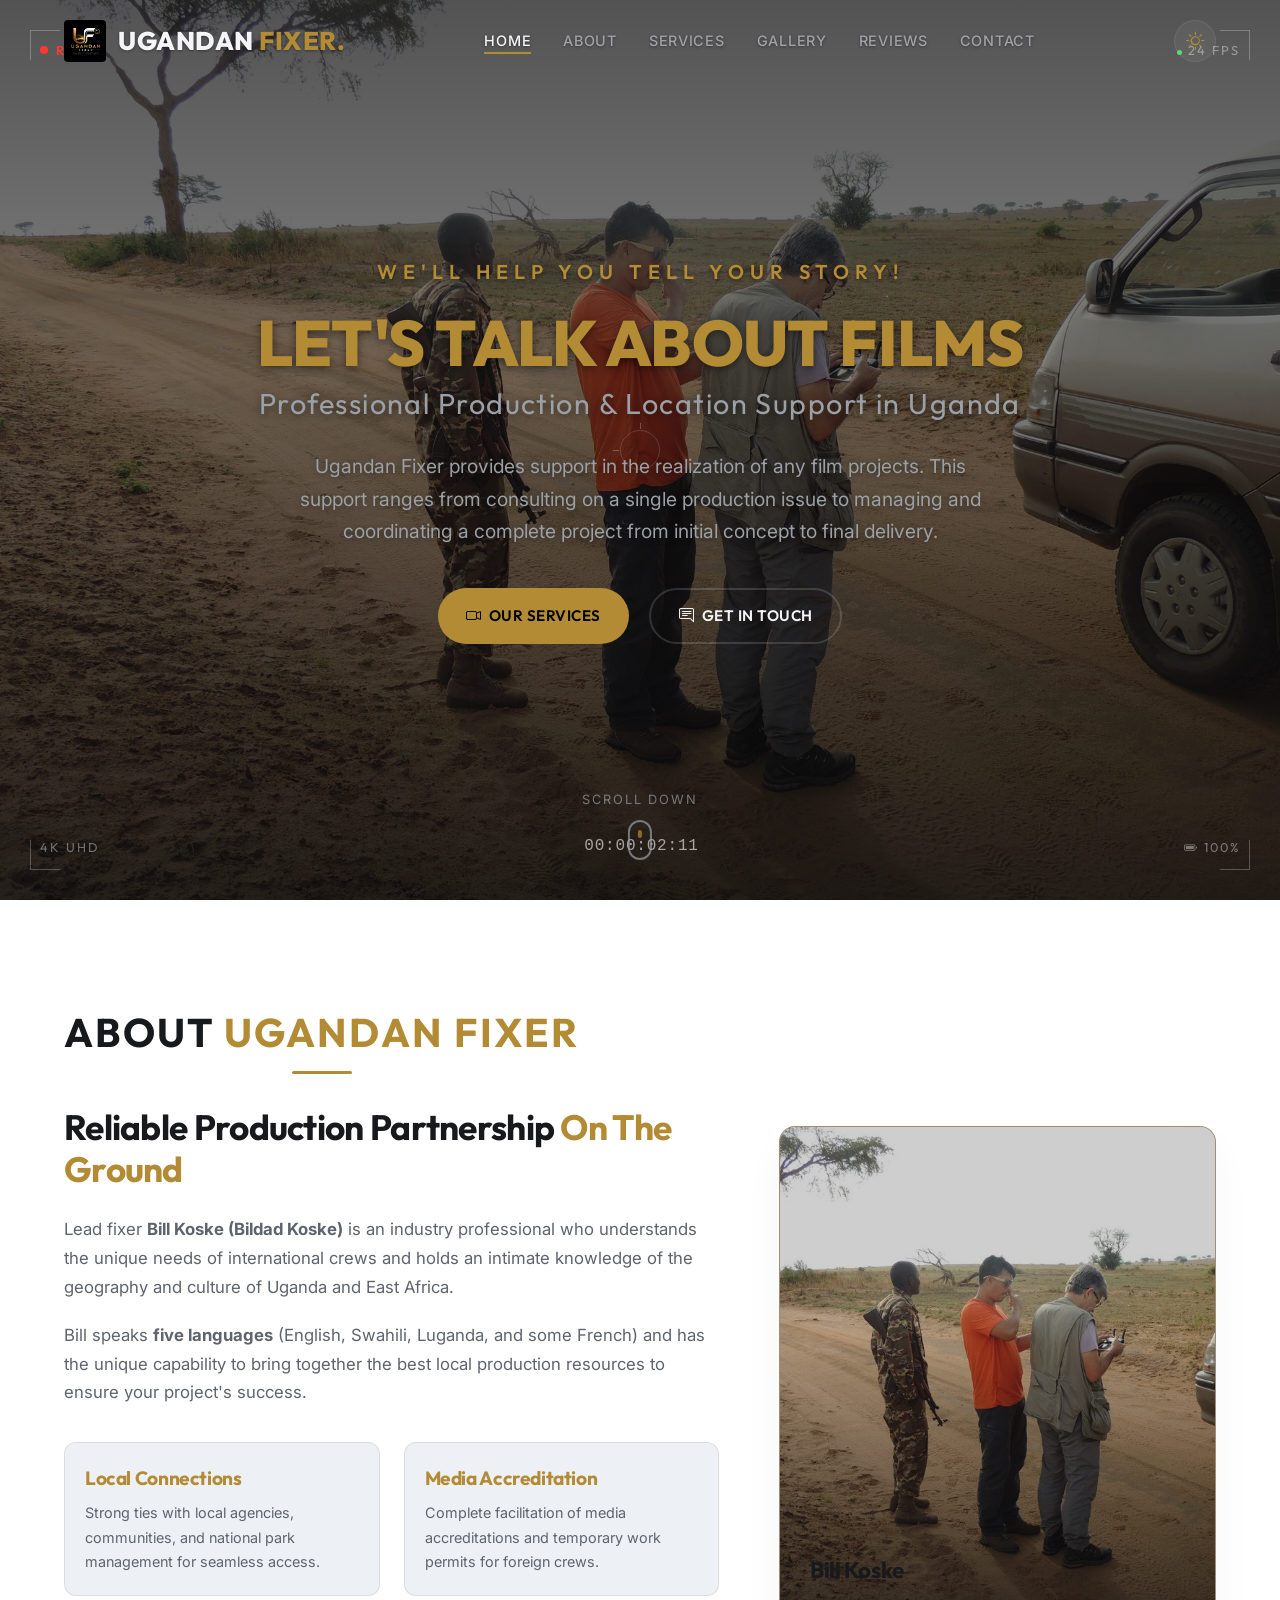
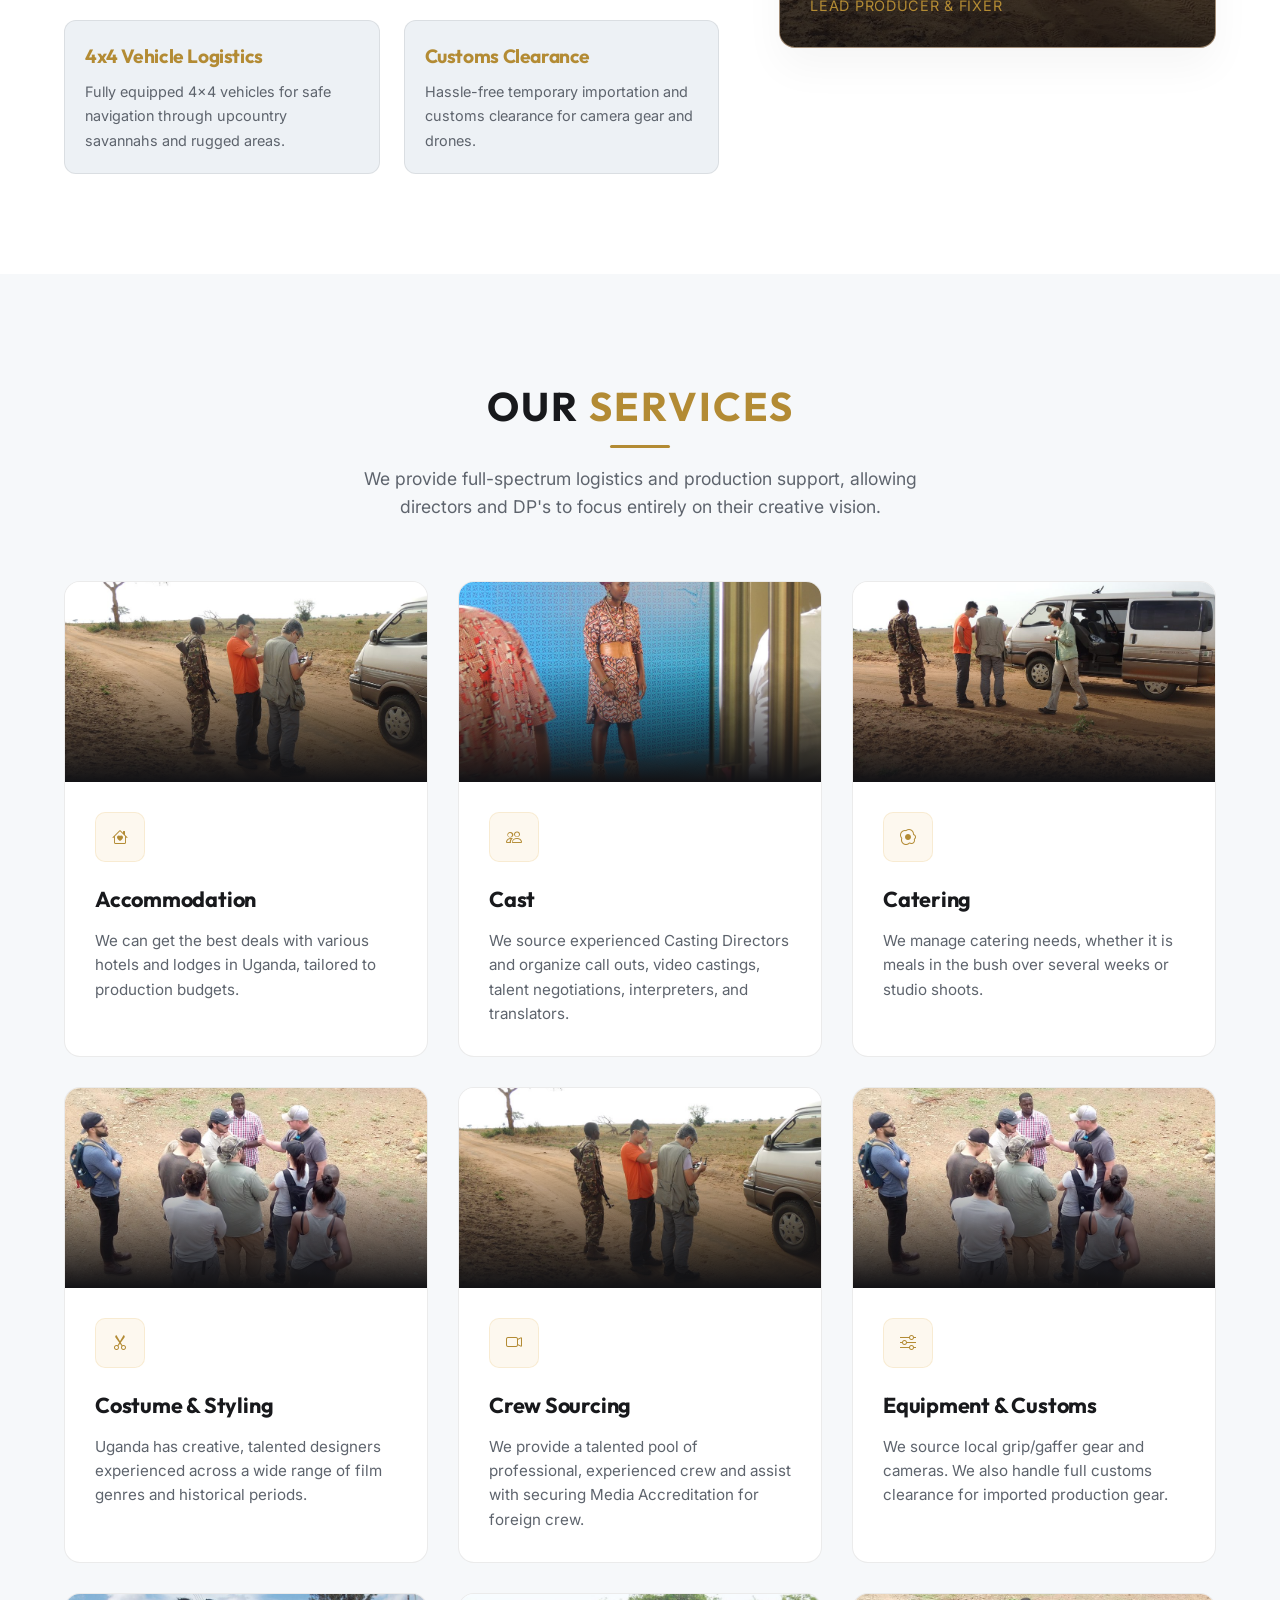
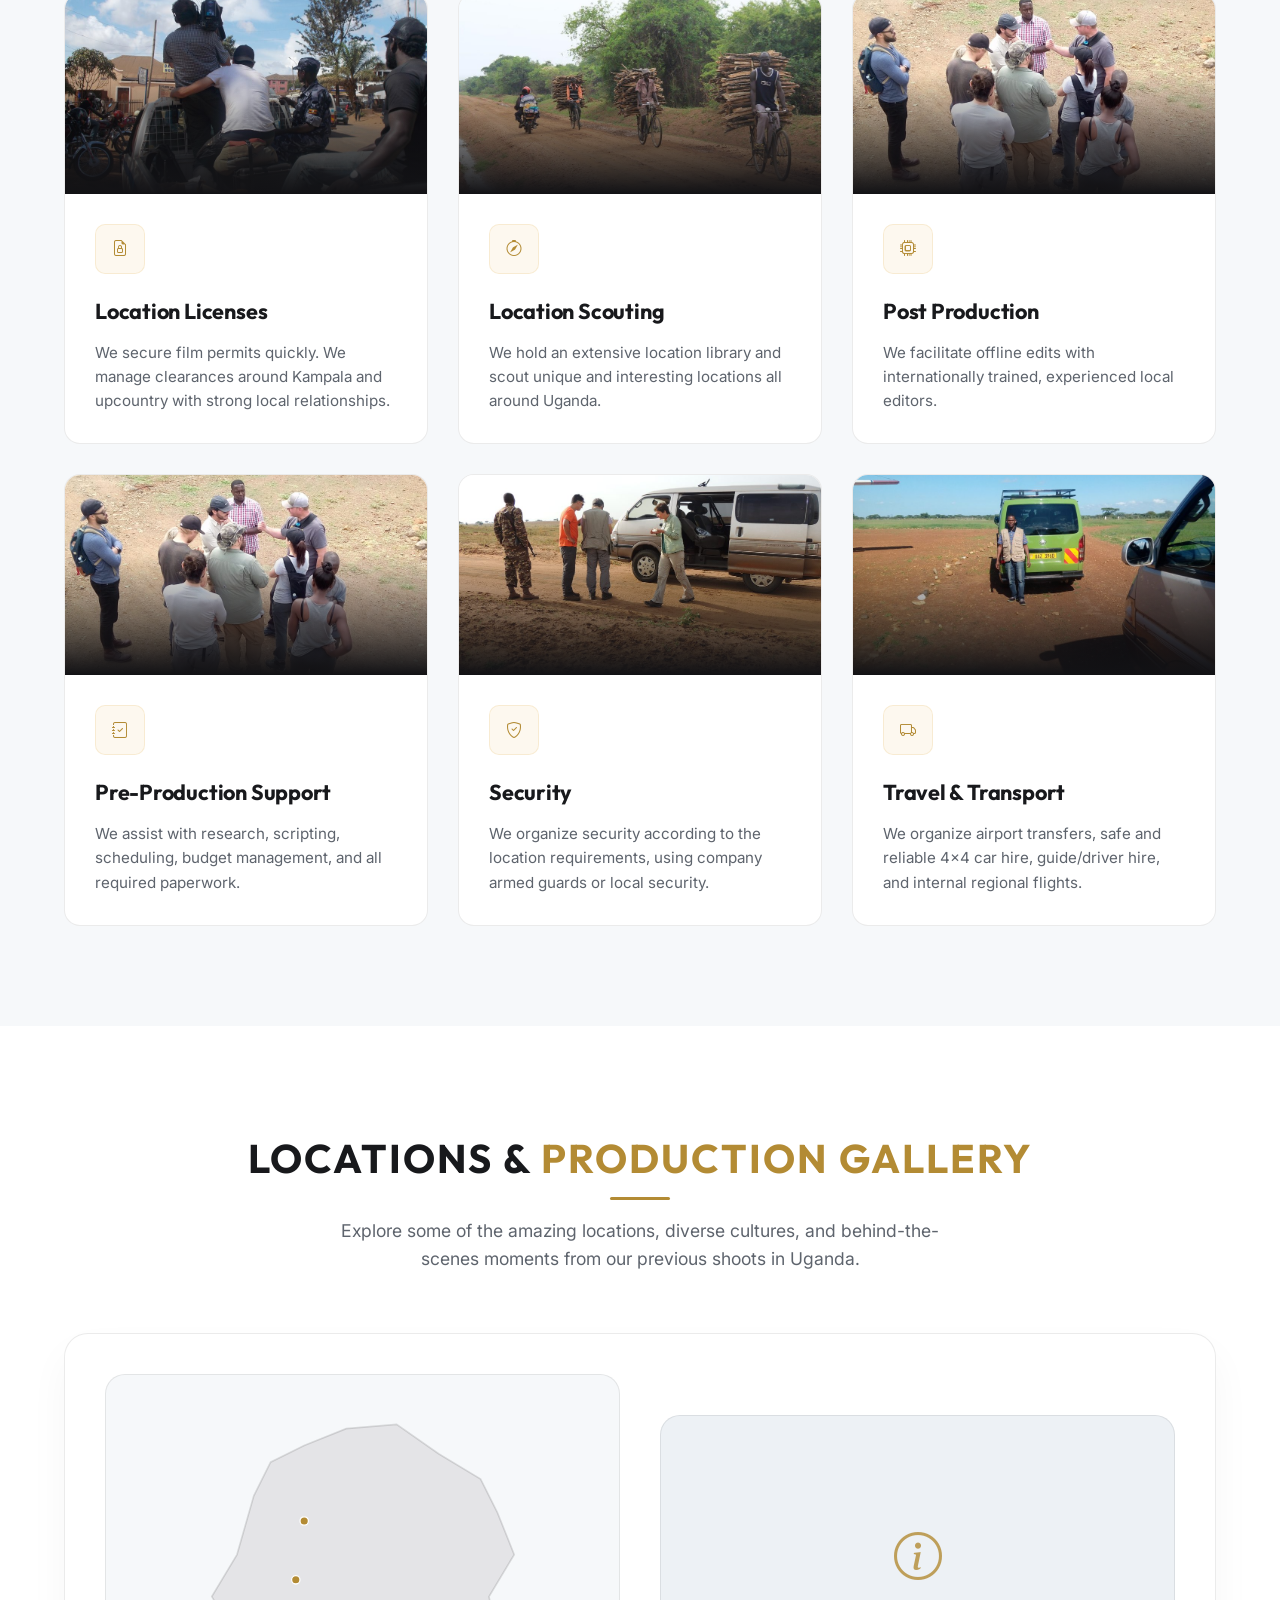
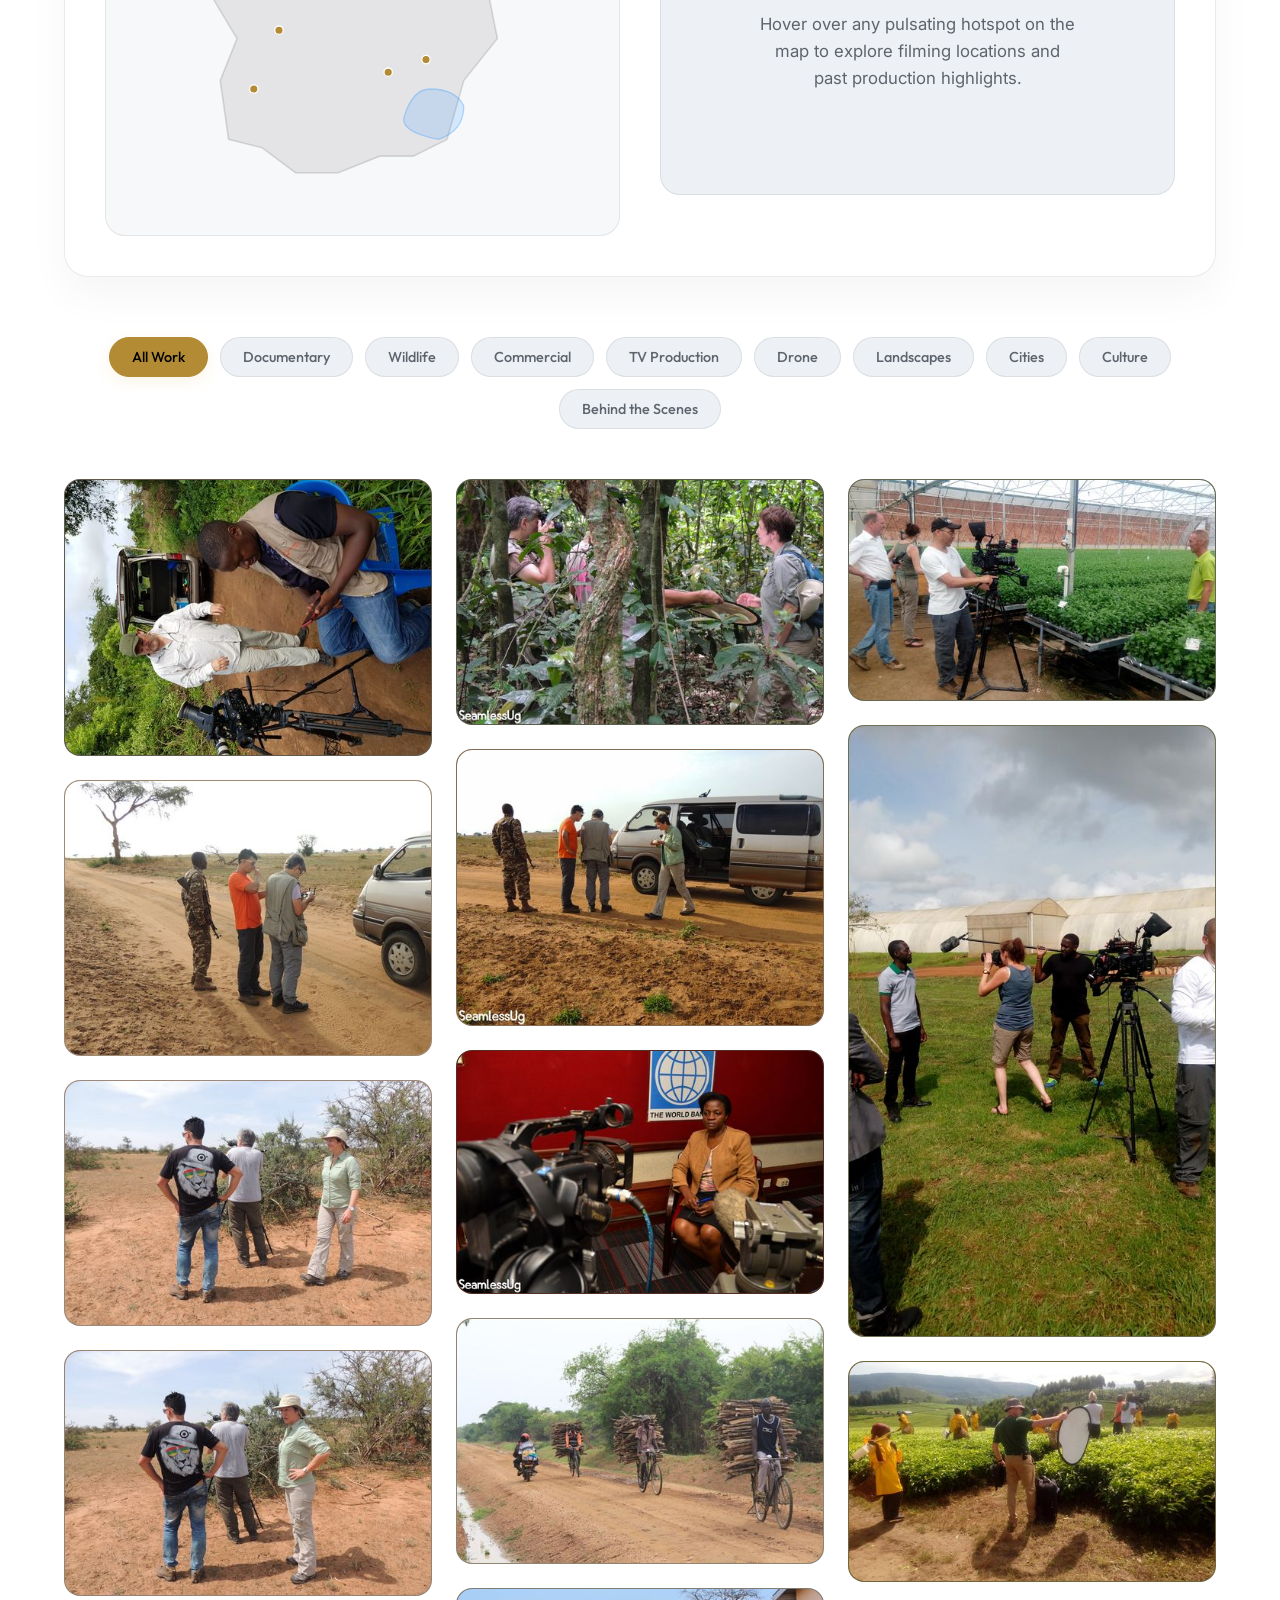
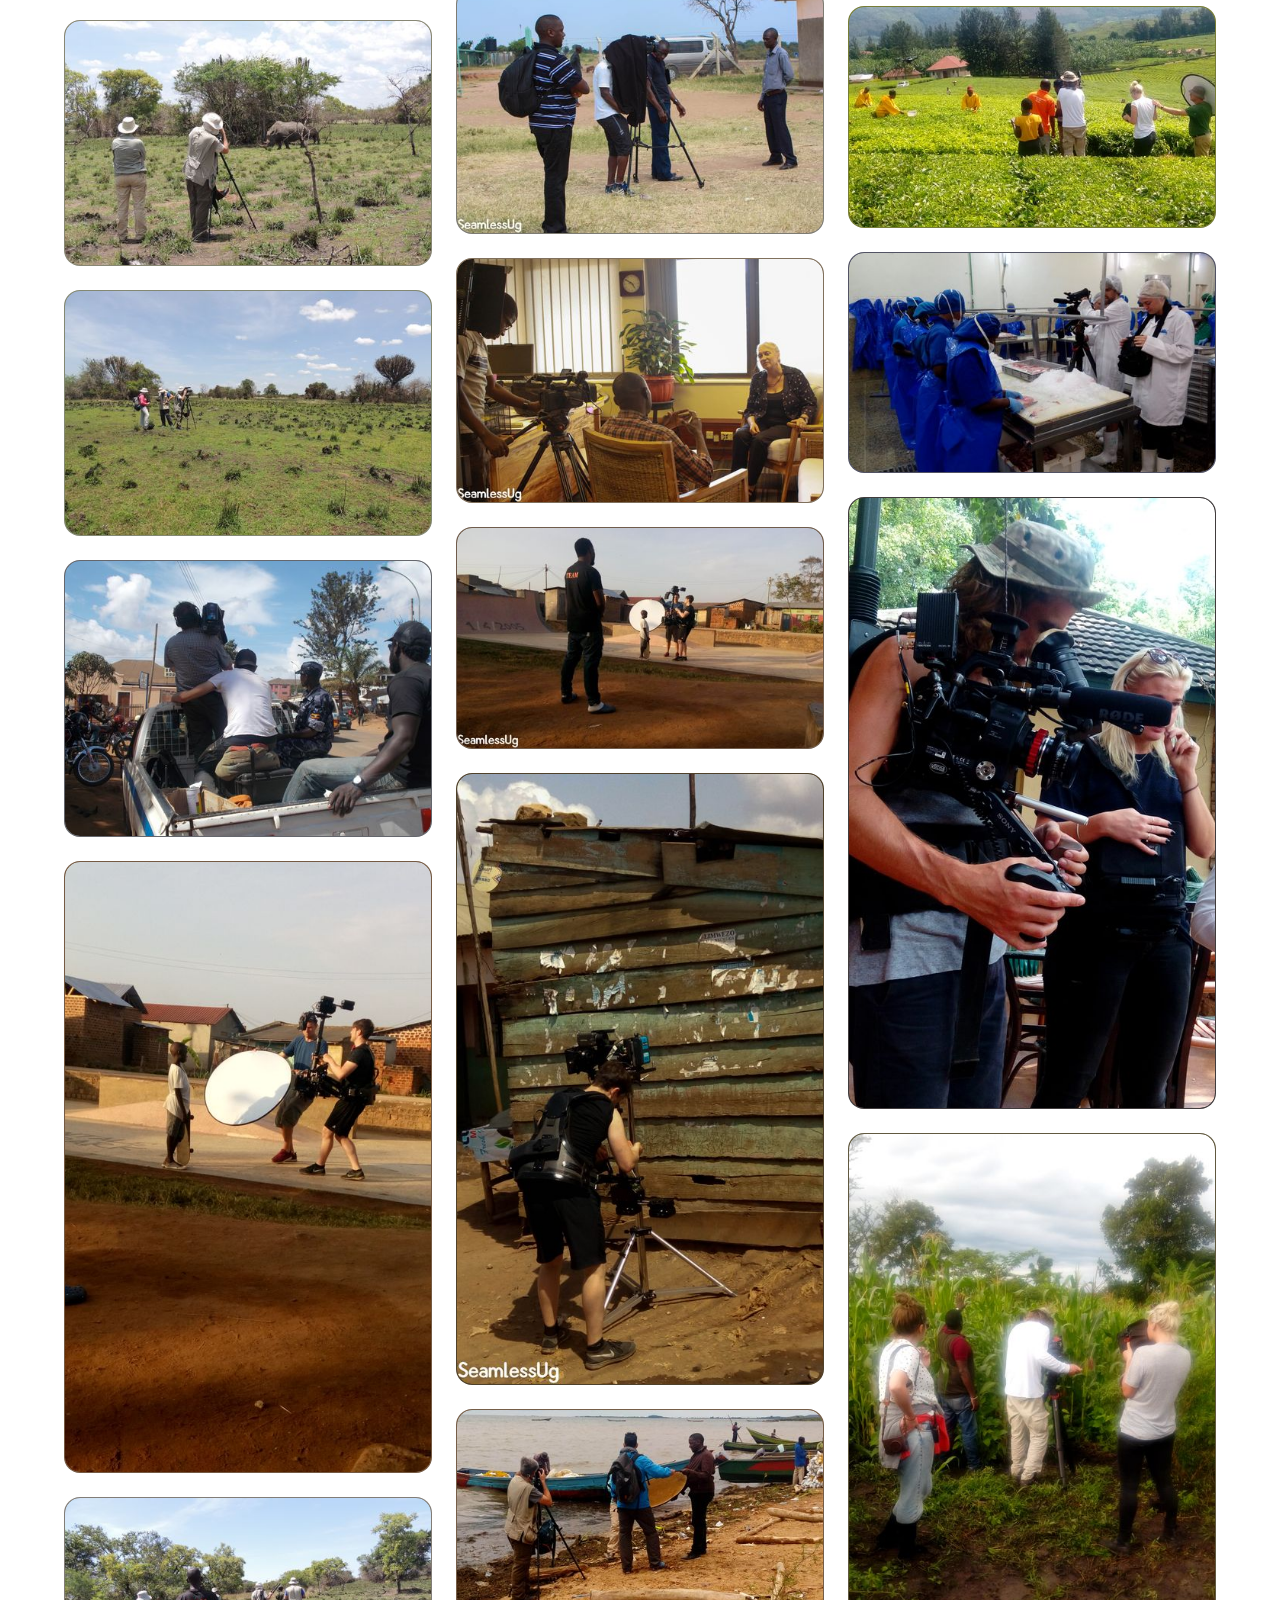
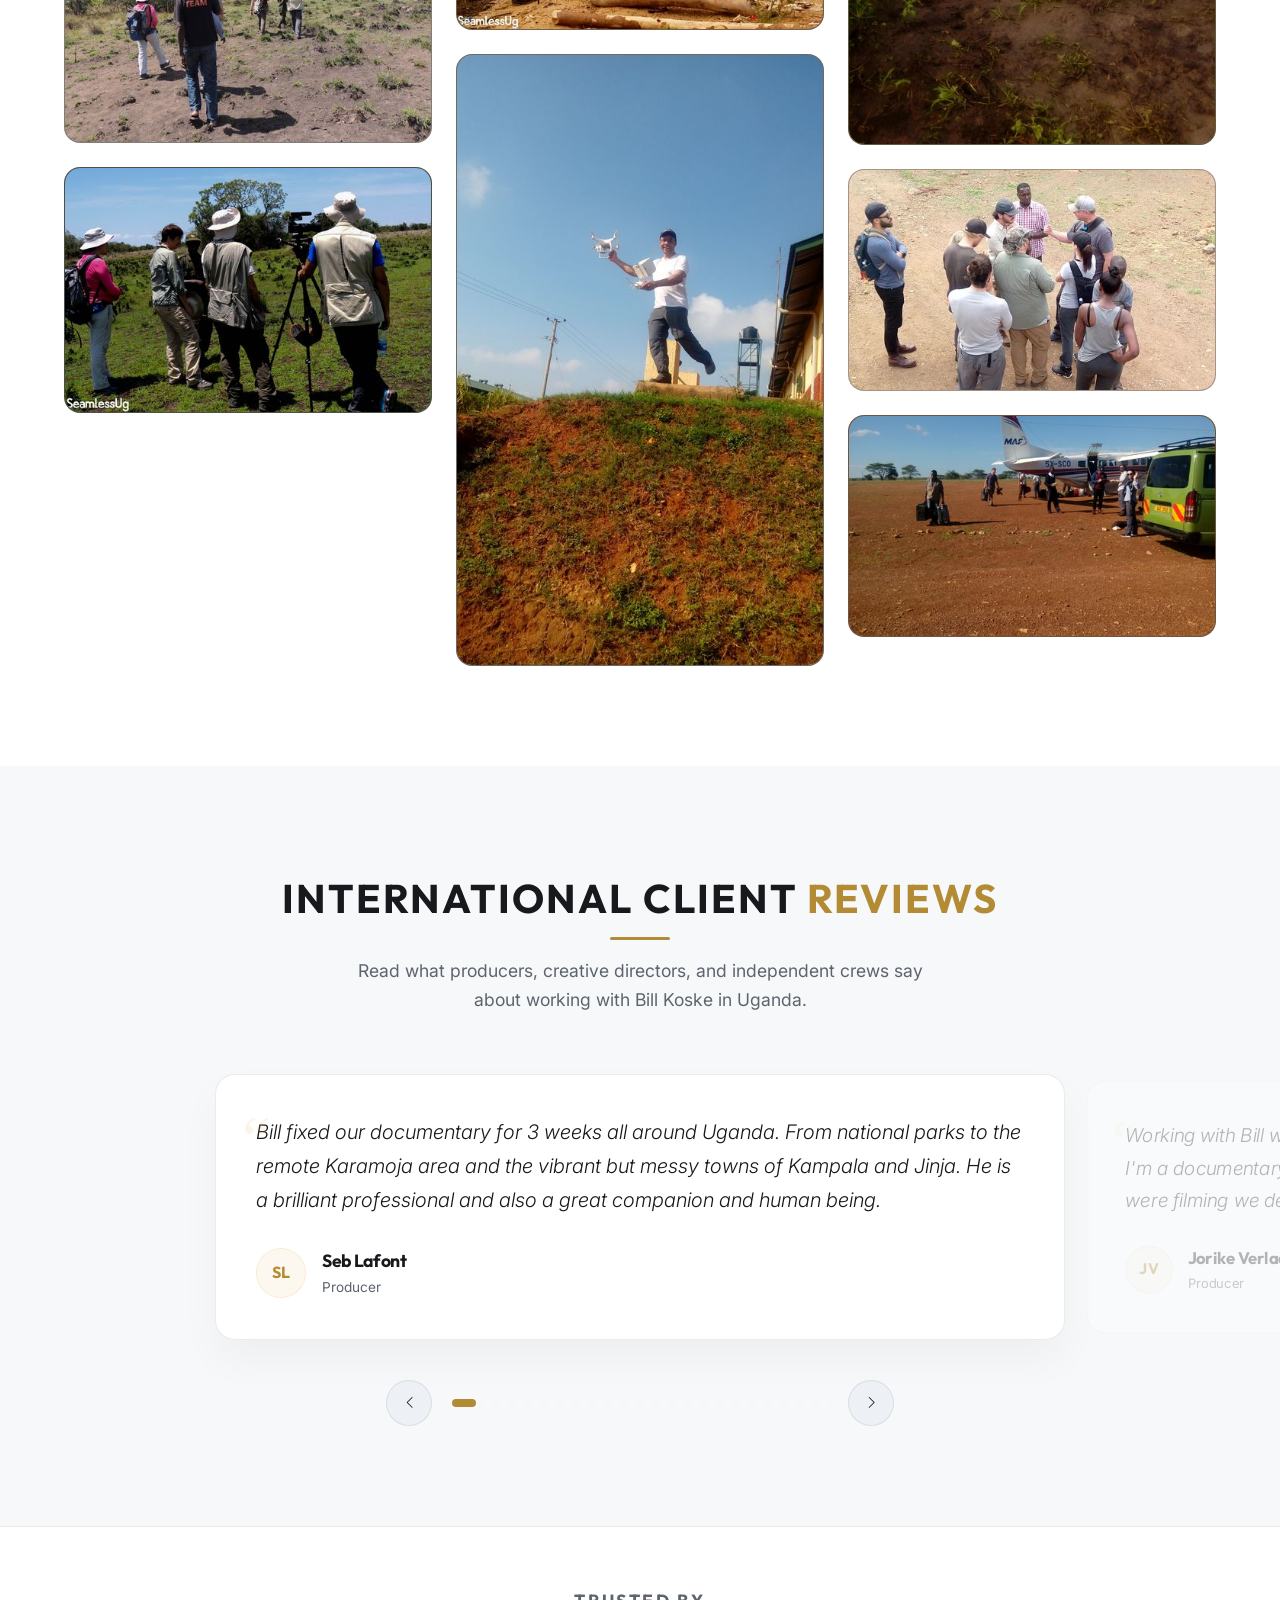
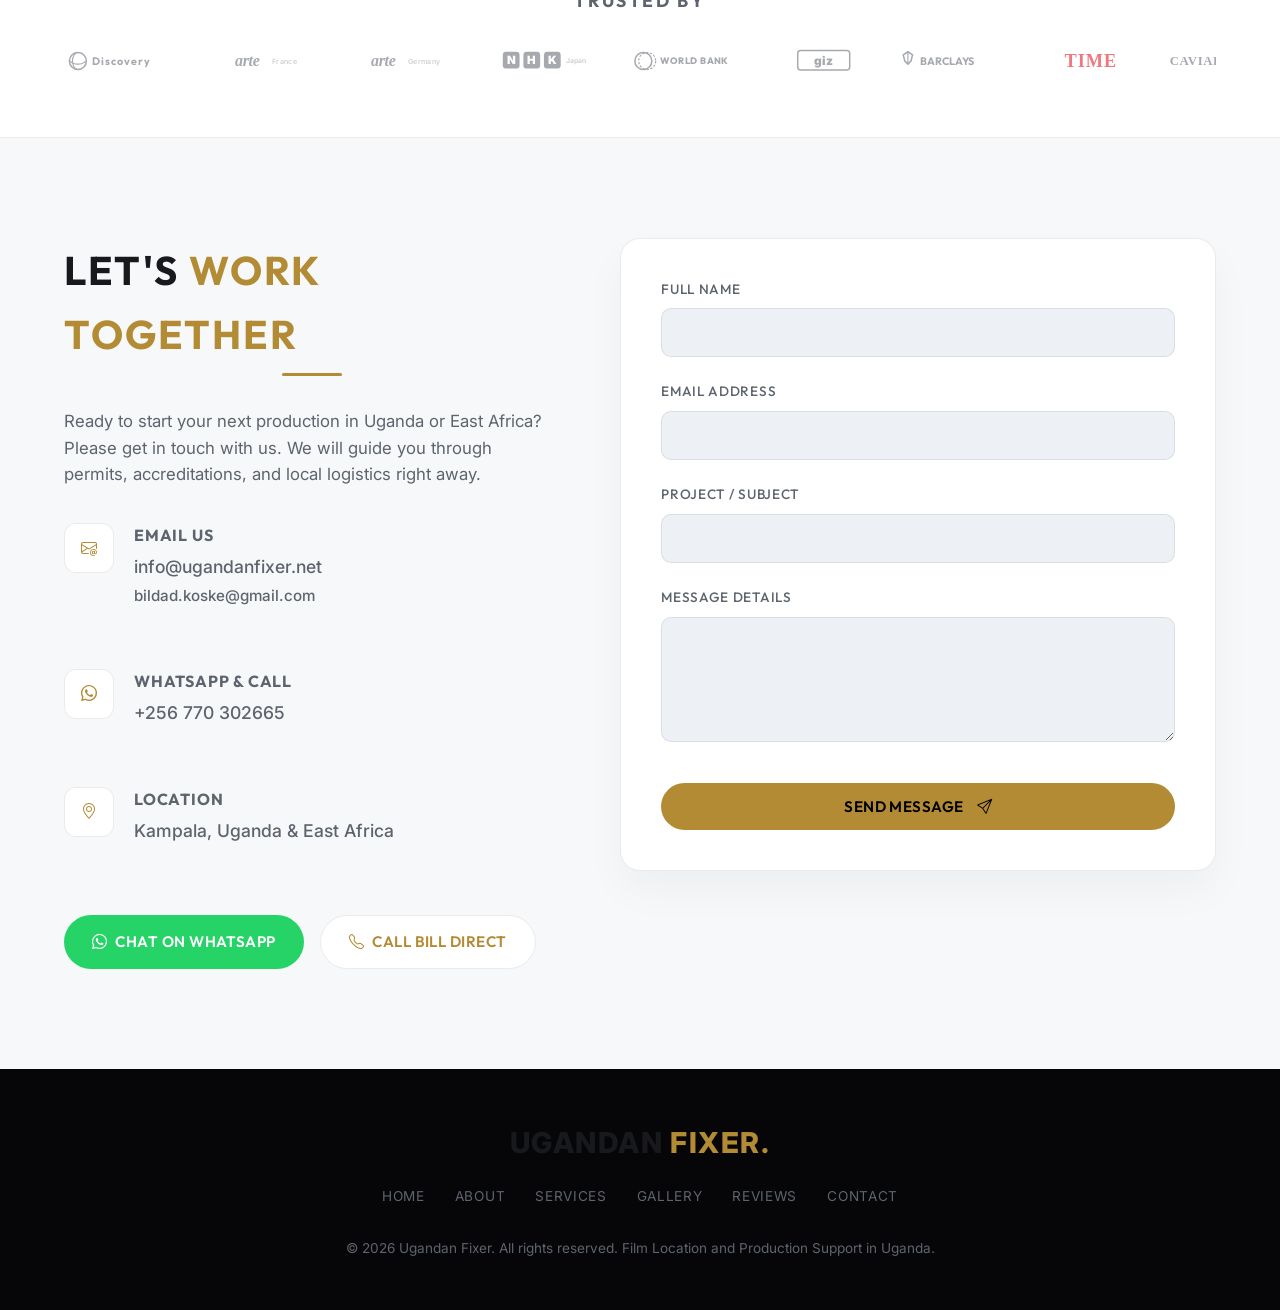
==== commit 447e6344: "contact: change form target to bildad.koske@gmail.com and remove input placeholders" ====
--- a/index.html
+++ b/index.html
@@ -432,22 +432,22 @@
           </div>
 
           <div class="contact-form-container">
-            <form class="contact-form" id="contact-form-element" action="mailto:info@ugandanfixer.net" method="POST" enctype="text/plain">
+            <form class="contact-form" id="contact-form-element" action="mailto:bildad.koske@gmail.com" method="POST" enctype="text/plain">
               <div class="form-group">
                 <label for="form-name" class="form-label">Full Name</label>
-                <input type="text" id="form-name" name="name" class="form-control" placeholder="e.g. Seb Lafont" required>
+                <input type="text" id="form-name" name="name" class="form-control" required>
               </div>
               <div class="form-group">
                 <label for="form-email" class="form-label">Email Address</label>
-                <input type="email" id="form-email" name="email" class="form-control" placeholder="e.g. producer@company.com" required>
+                <input type="email" id="form-email" name="email" class="form-control" required>
               </div>
               <div class="form-group">
                 <label for="form-subject" class="form-label">Project / Subject</label>
-                <input type="text" id="form-subject" name="subject" class="form-control" placeholder="e.g. Wildlife Documentary in Queen Elizabeth National Park" required>
+                <input type="text" id="form-subject" name="subject" class="form-control" required>
               </div>
               <div class="form-group">
                 <label for="form-message" class="form-label">Message Details</label>
-                <textarea id="form-message" name="message" class="form-control" rows="5" placeholder="Please tell us about your project requirements, shooting dates, locations, and needed services..." required></textarea>
+                <textarea id="form-message" name="message" class="form-control" rows="5" required></textarea>
               </div>
               <button type="submit" class="btn btn-primary" id="btn-submit-form">
                 Send Message <i class="bi bi-send" style="margin-left: 5px;"></i>
@@ -463,7 +463,7 @@
   <footer class="footer">
     <div class="container">
       <div class="footer-logo">
-        Ugandan Fixer<span>.</span>
+        Ugandan <span>Fixer.</span>
       </div>
       <div class="footer-nav">
         <a href="#hero">Home</a>
--- a/style.css
+++ b/style.css
@@ -400,6 +400,7 @@
   text-transform: uppercase;
   margin-bottom: 30px;
   letter-spacing: -0.01em;
+  color: var(--accent-gold);
   opacity: 0;
   transform: translateY(30px);
   animation: fadeInUp 0.8s 0.4s forwards;
@@ -957,21 +958,25 @@
   animation: scrollMarquee 30s linear infinite;
 }
 
-.client-logo {
-  font-family: 'Outfit', sans-serif;
-  font-size: 1.2rem;
-  font-weight: 600;
+.client-logo-wrapper {
+  display: flex;
+  align-items: center;
+  justify-content: center;
   color: var(--text-muted);
-  white-space: nowrap;
-  letter-spacing: 0.05em;
-  opacity: 0.6;
+  opacity: 0.55;
   transition: var(--transition-smooth);
   cursor: default;
 }
 
-.client-logo:hover {
+.client-logo-wrapper:hover {
   opacity: 1;
   color: var(--accent-gold);
+}
+
+.brand-logo-svg {
+  height: 32px;
+  width: auto;
+  display: block;
 }
 
 /* Contact Section */
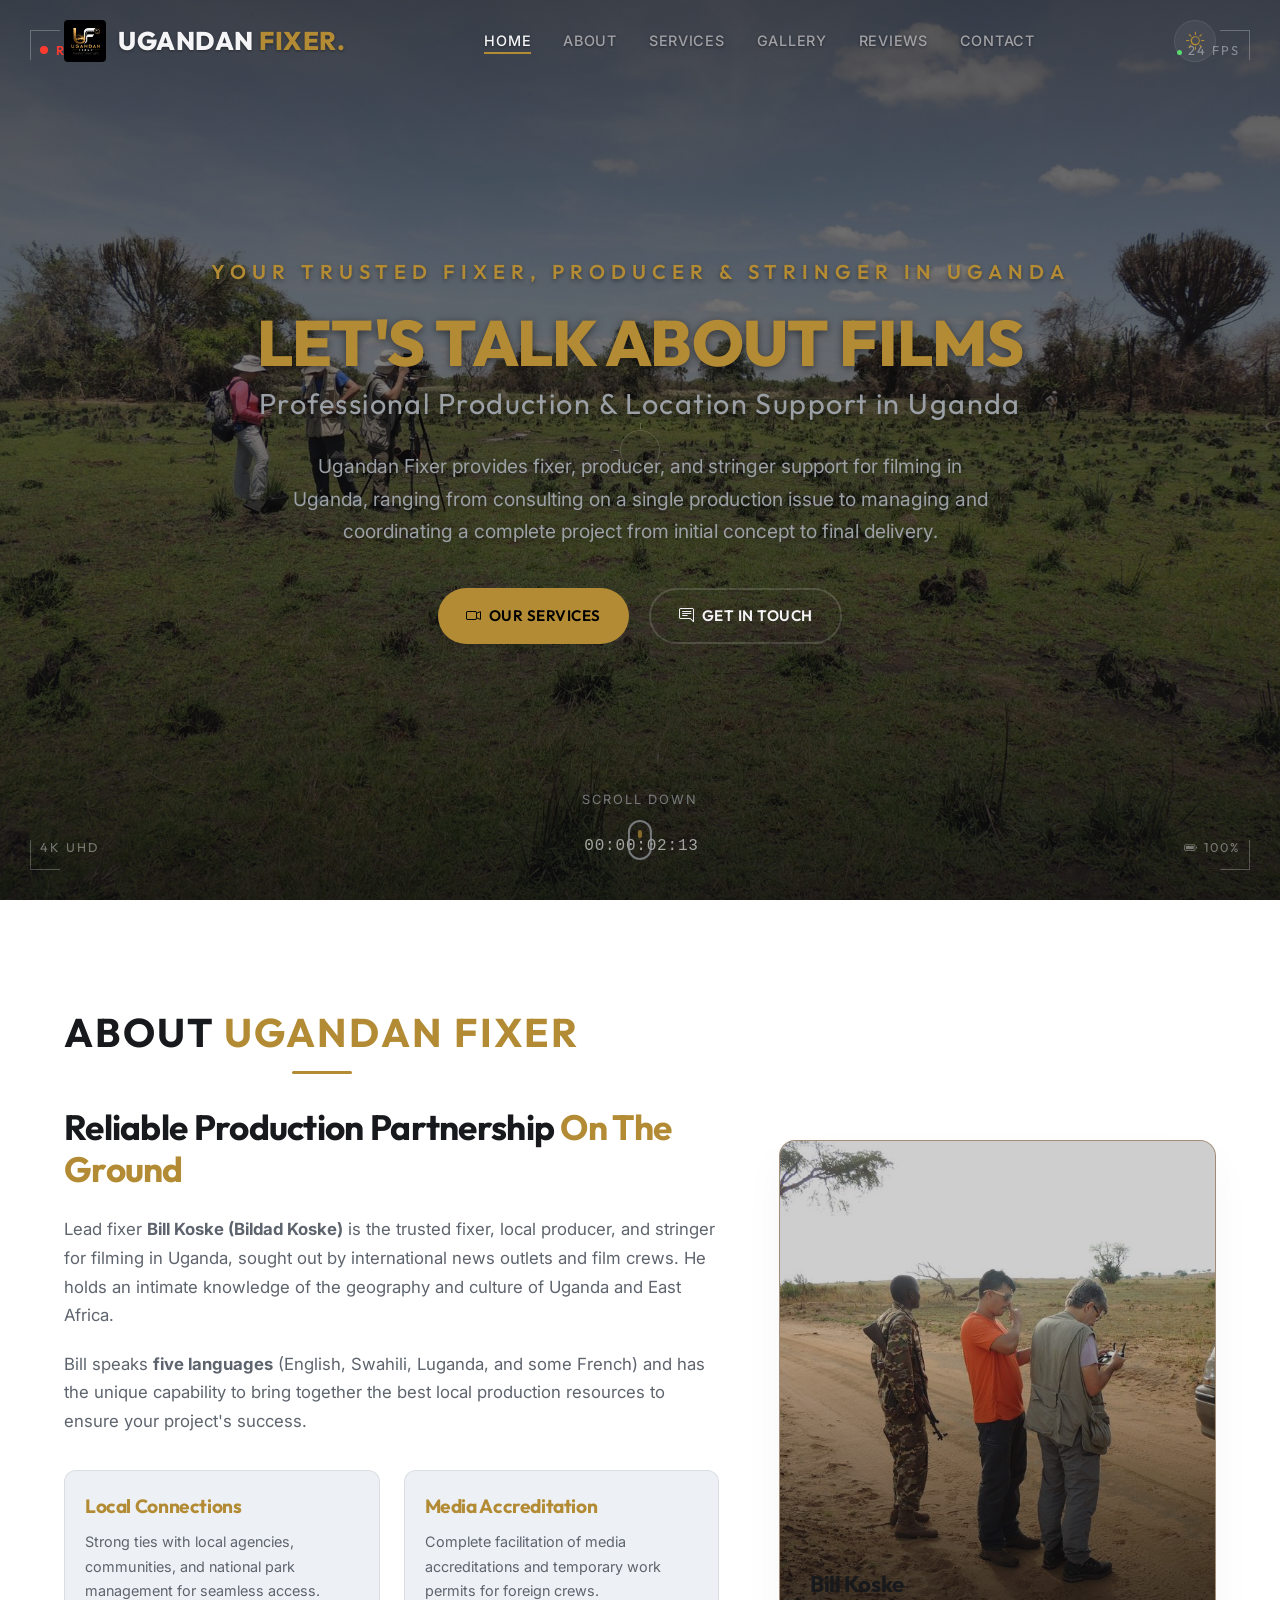
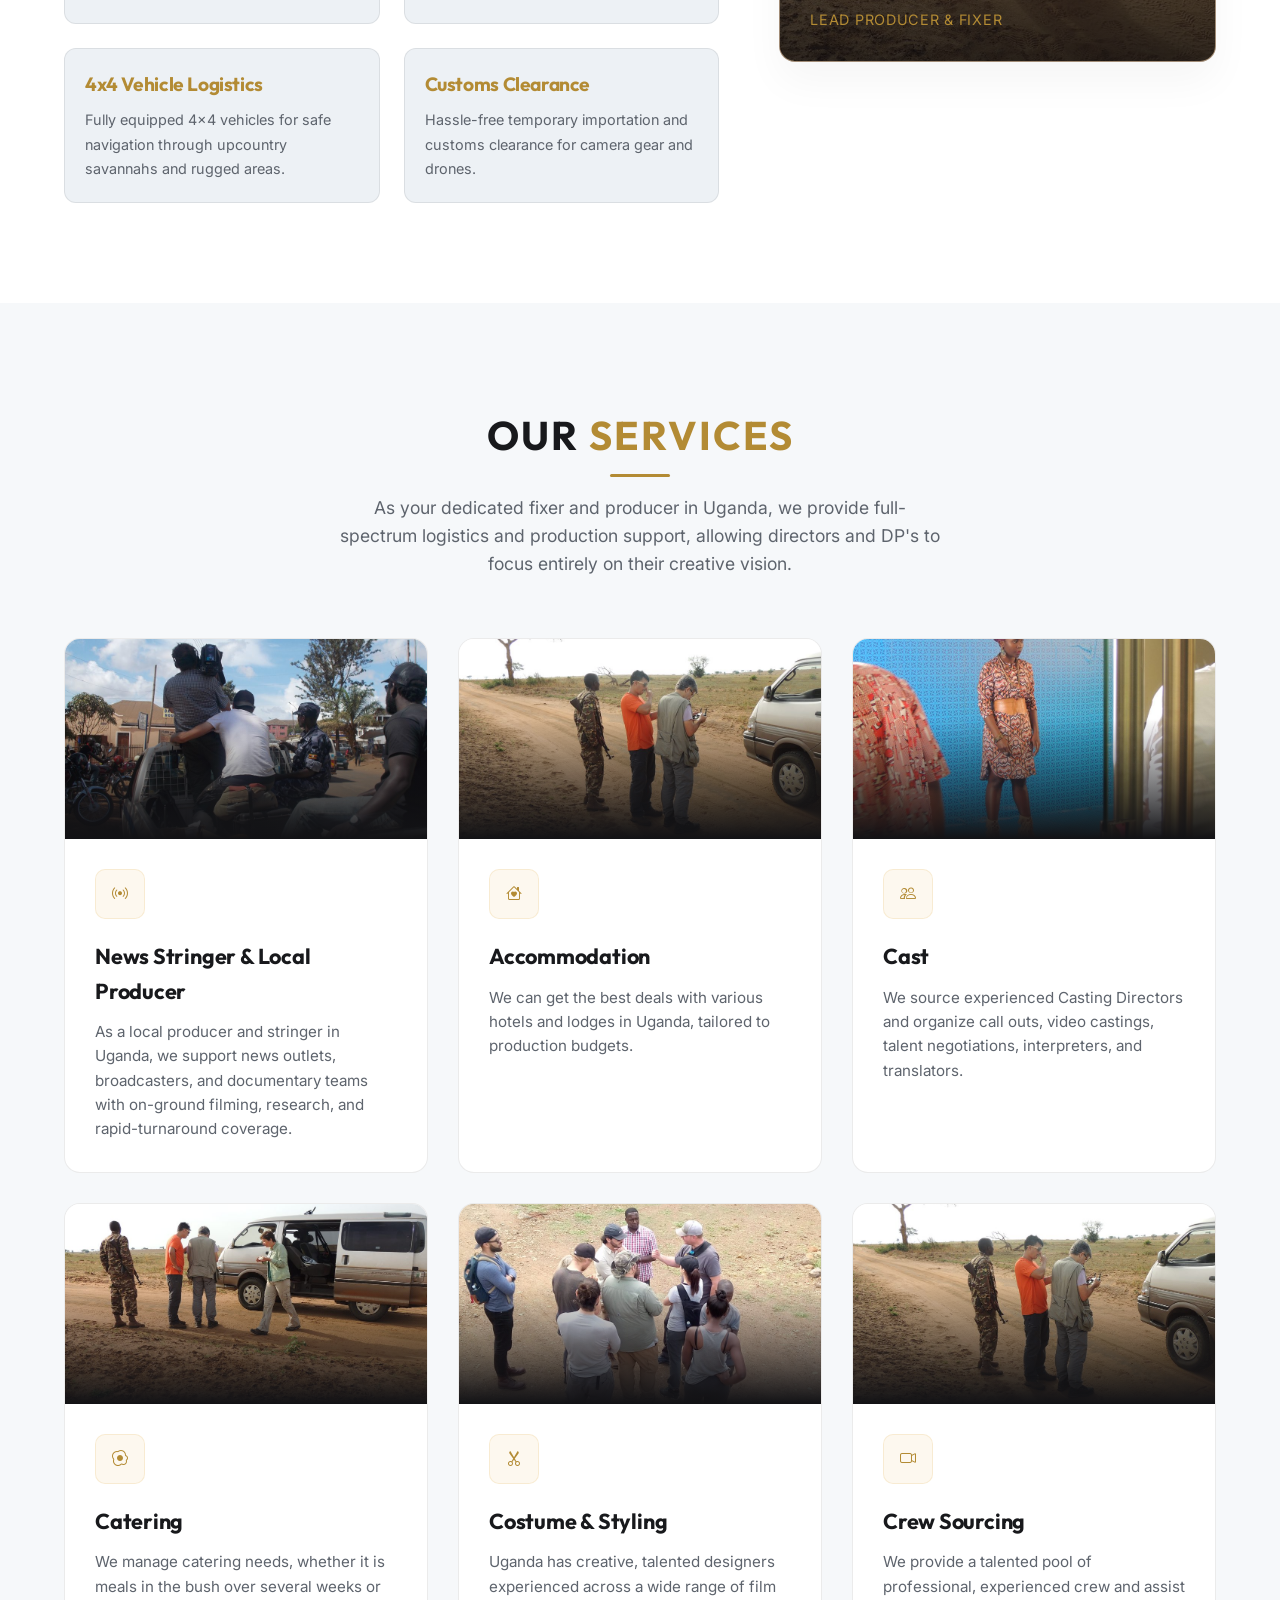
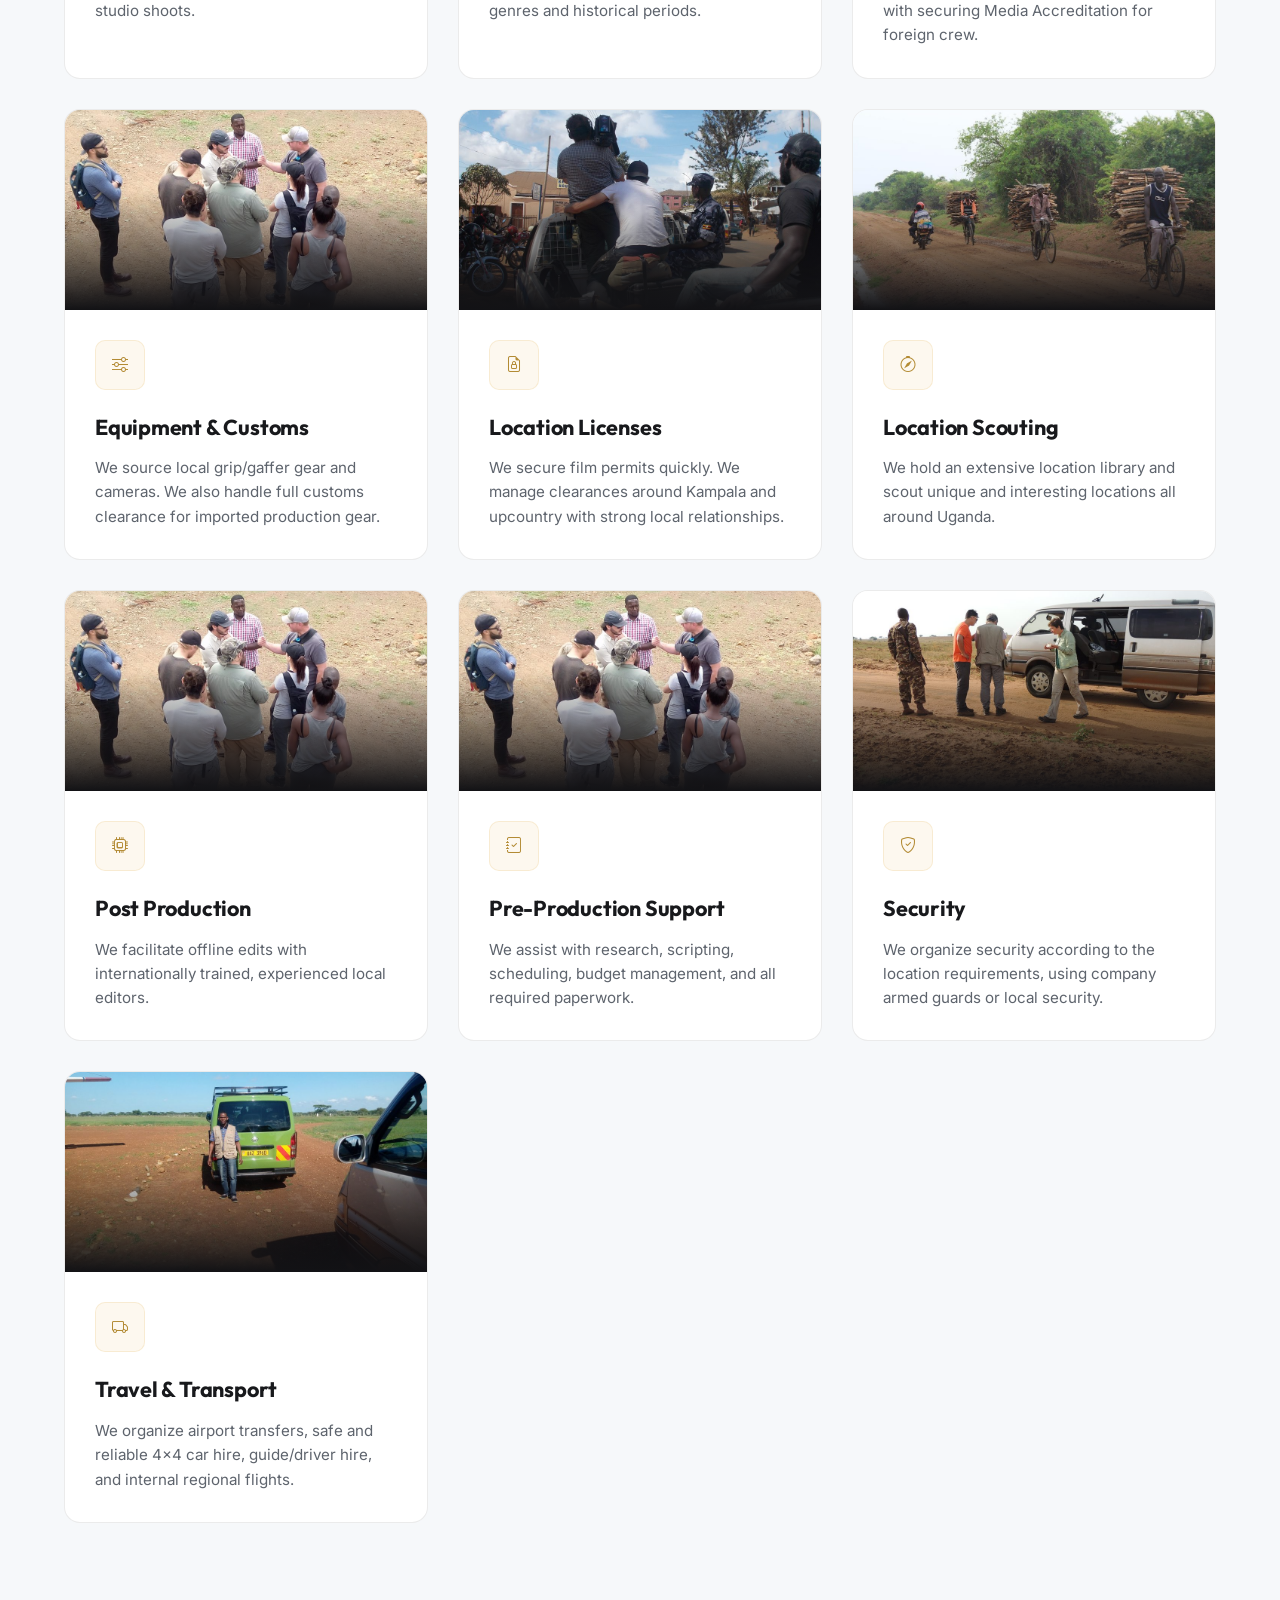
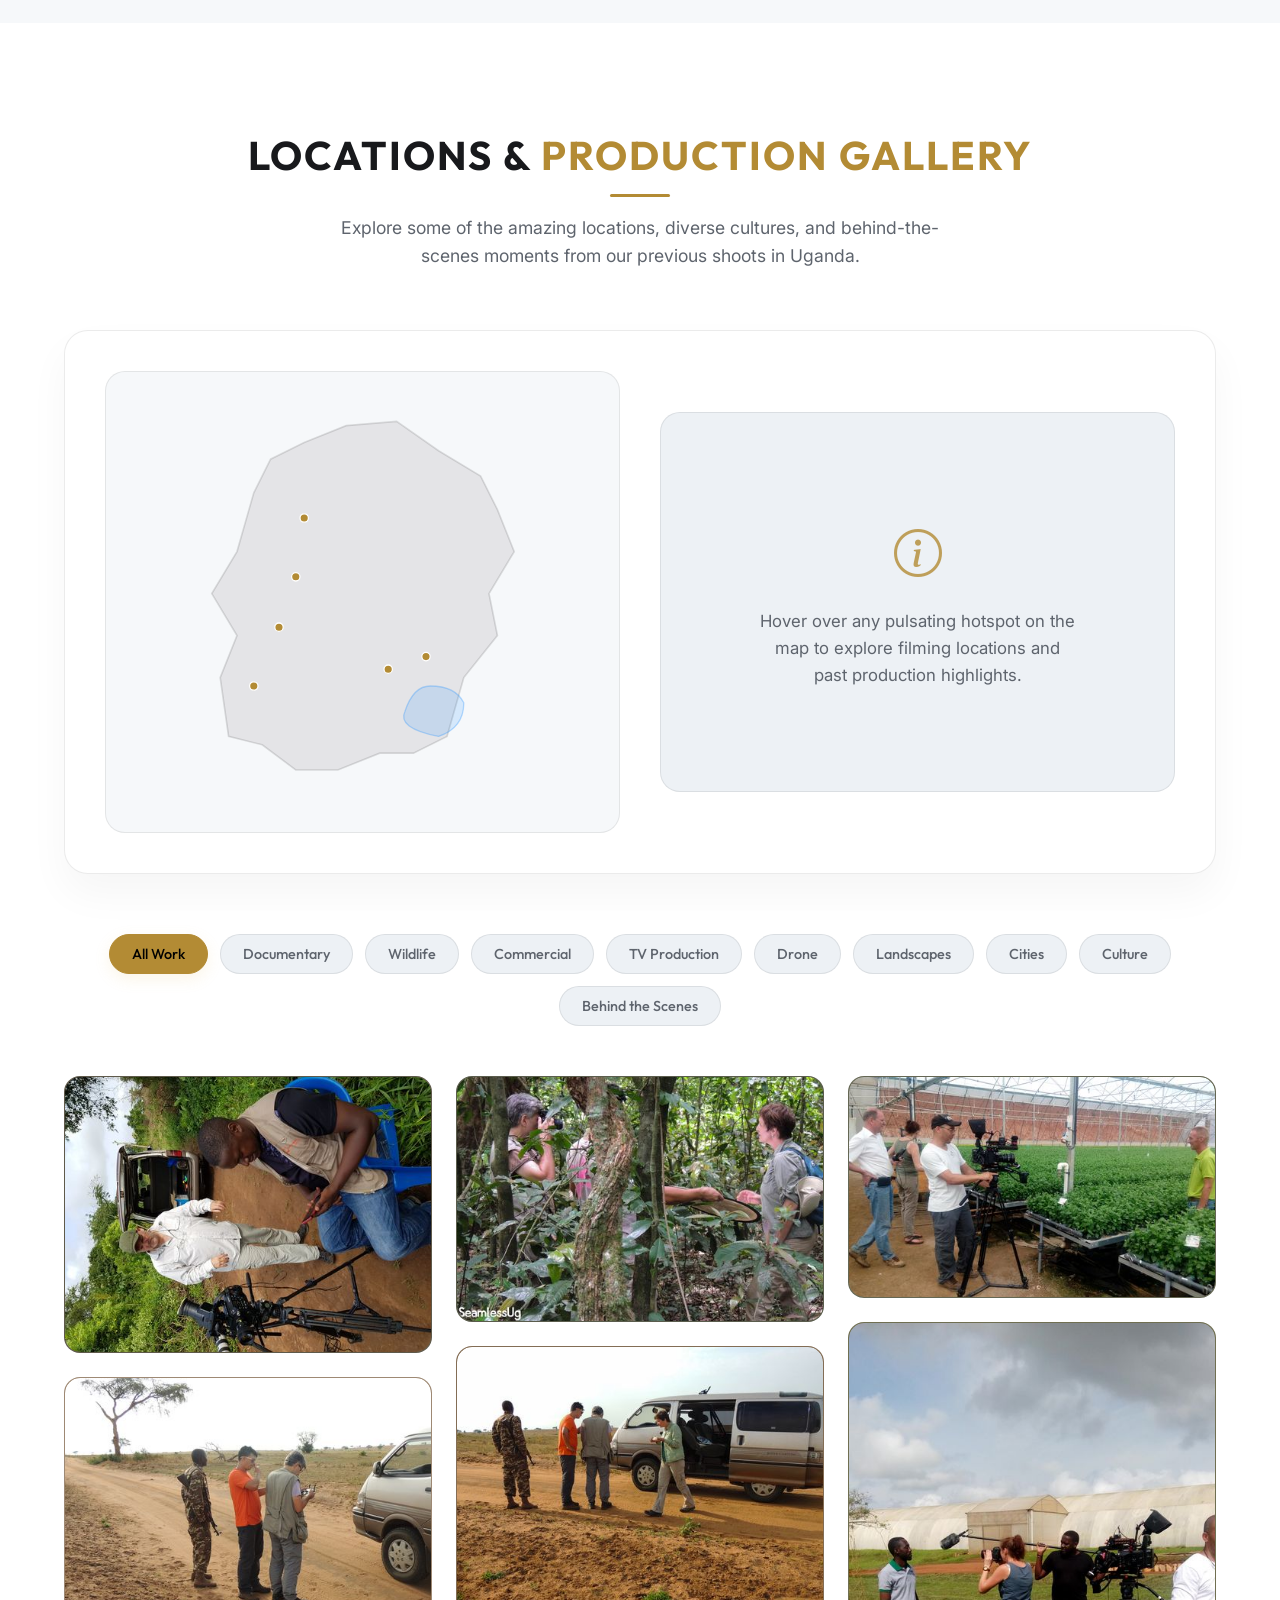
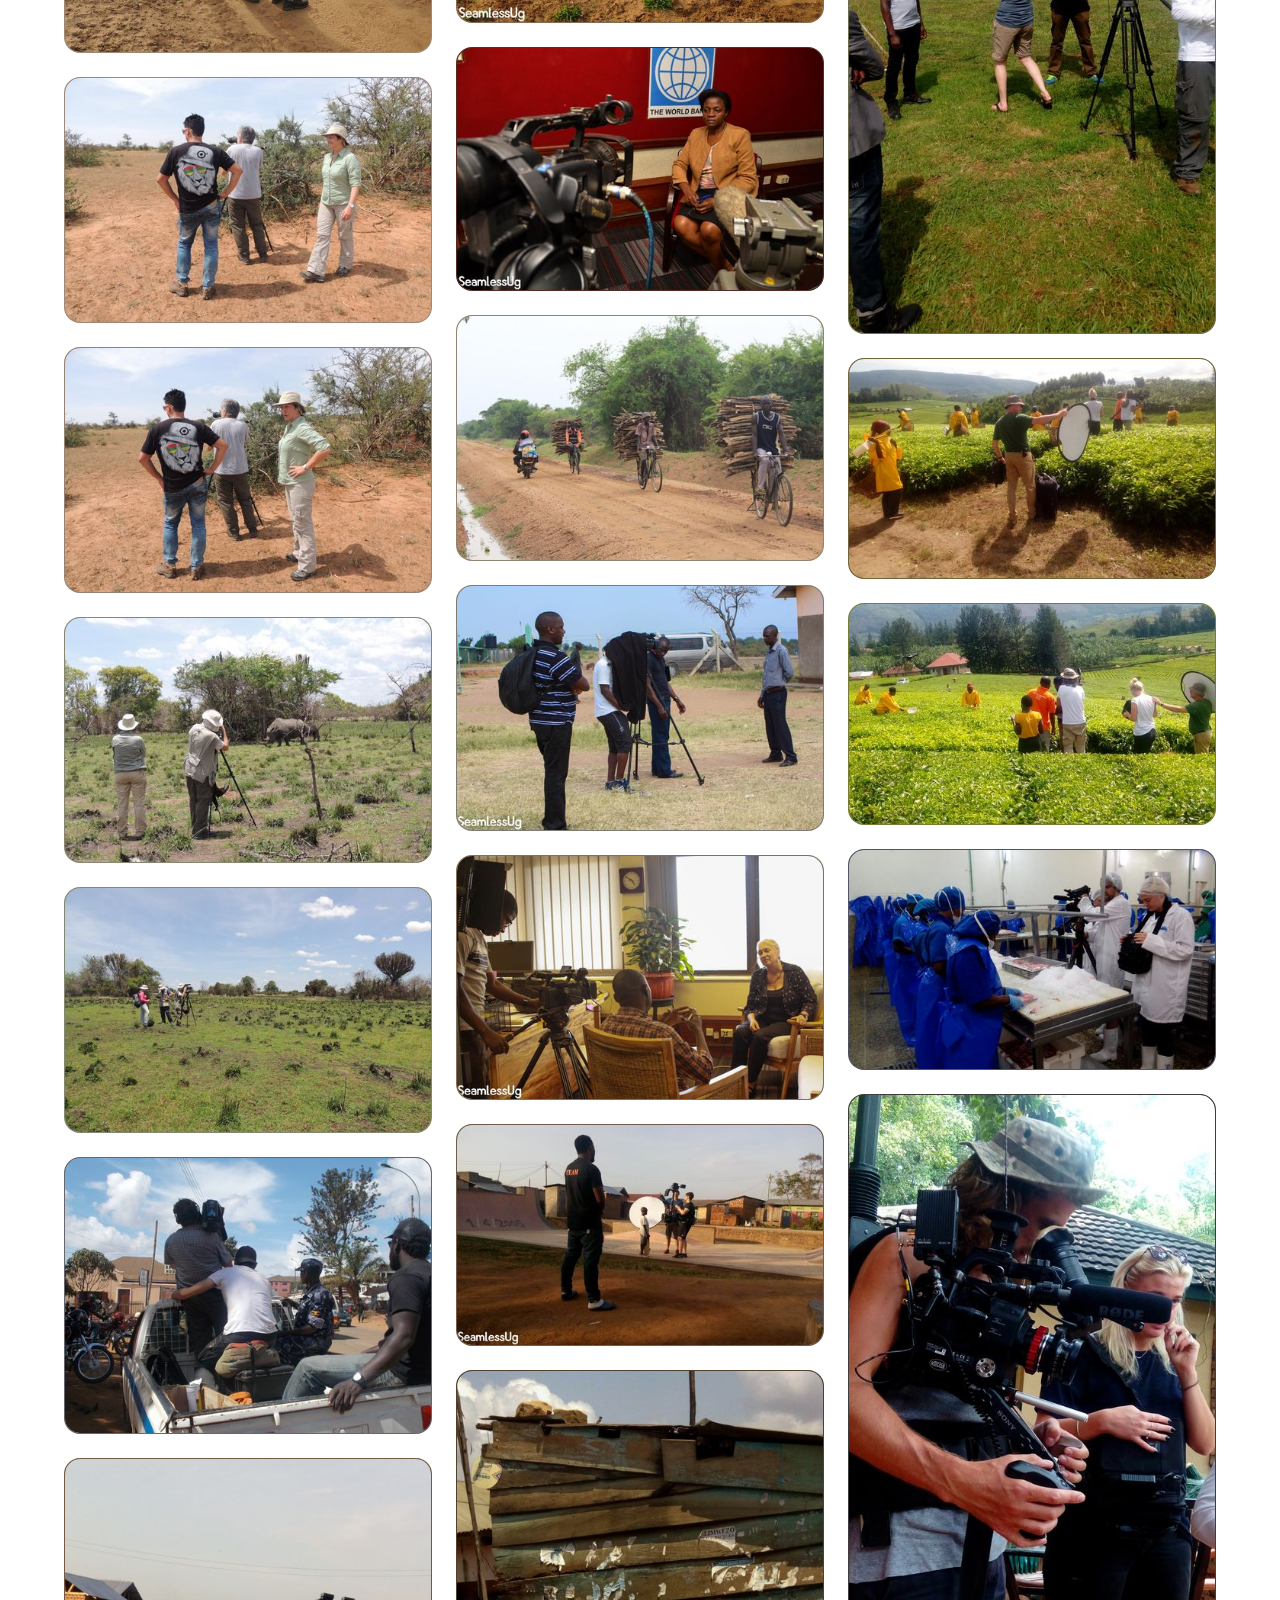
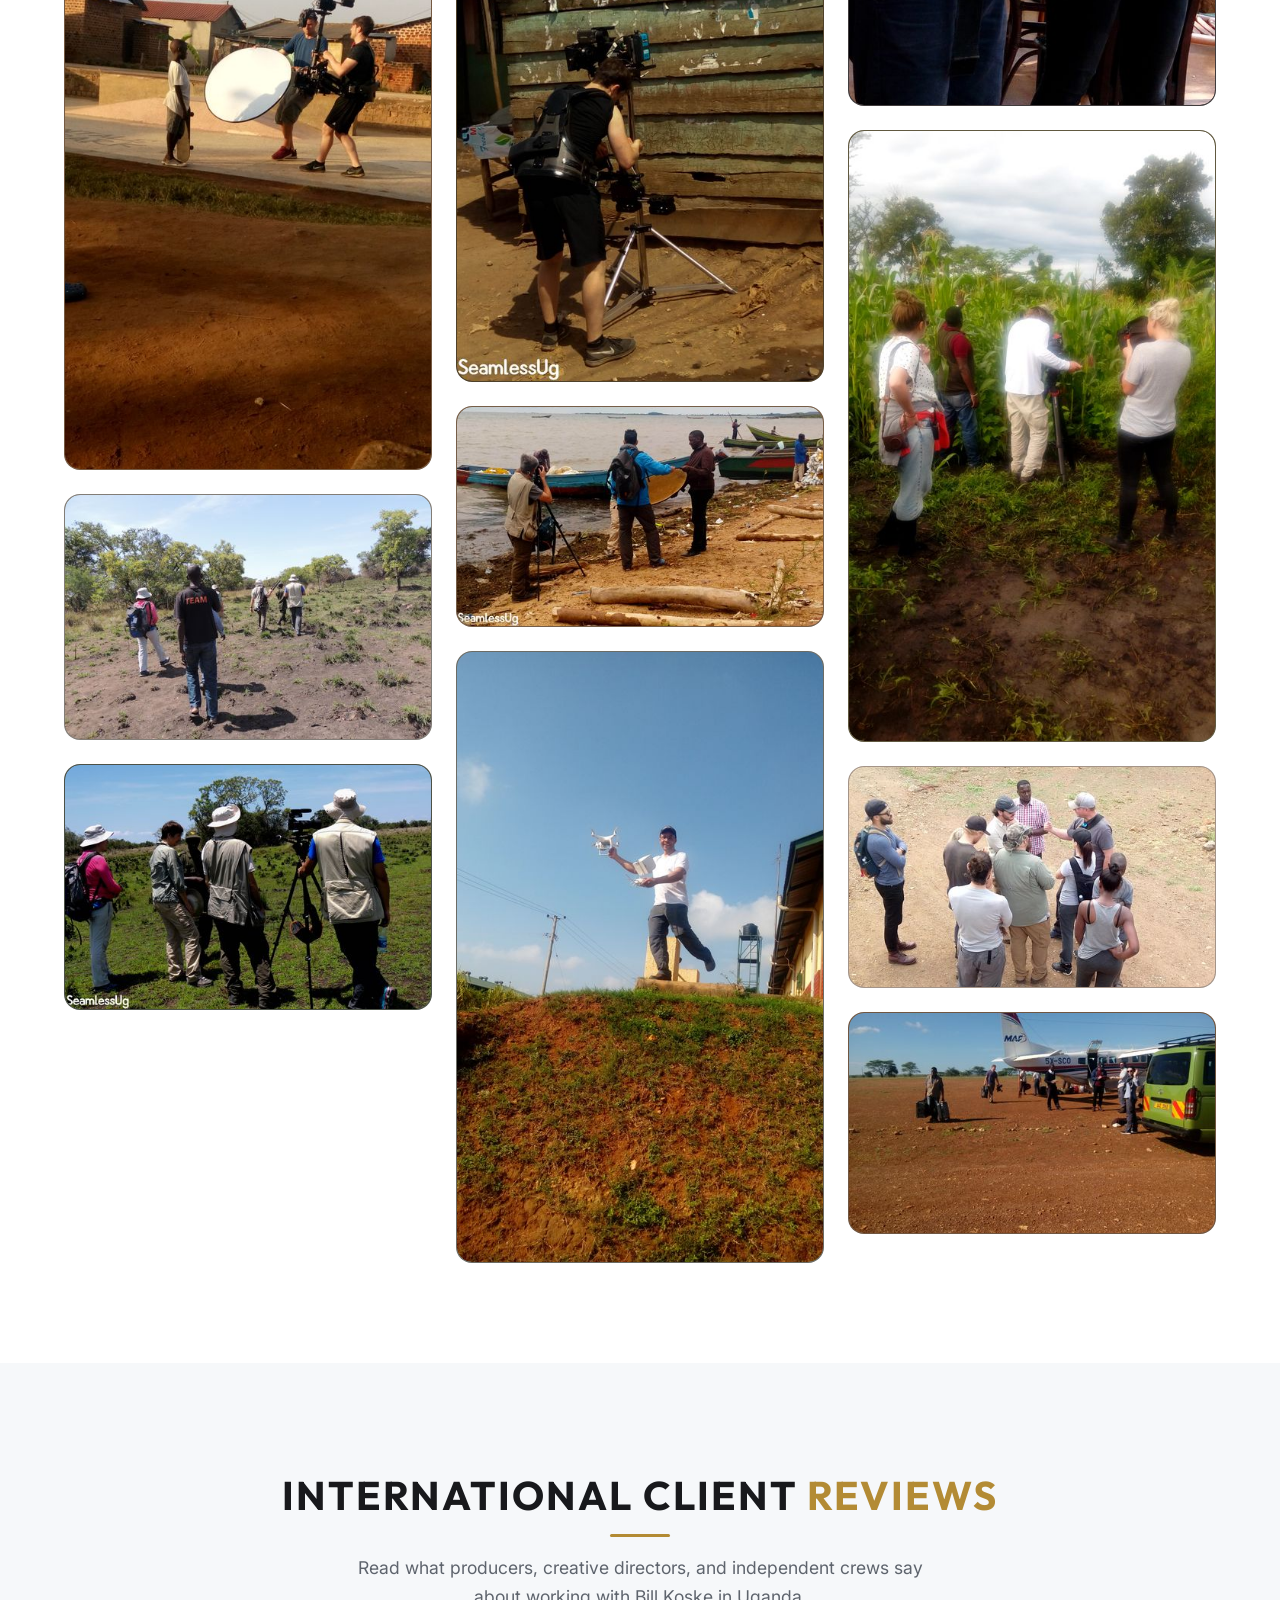
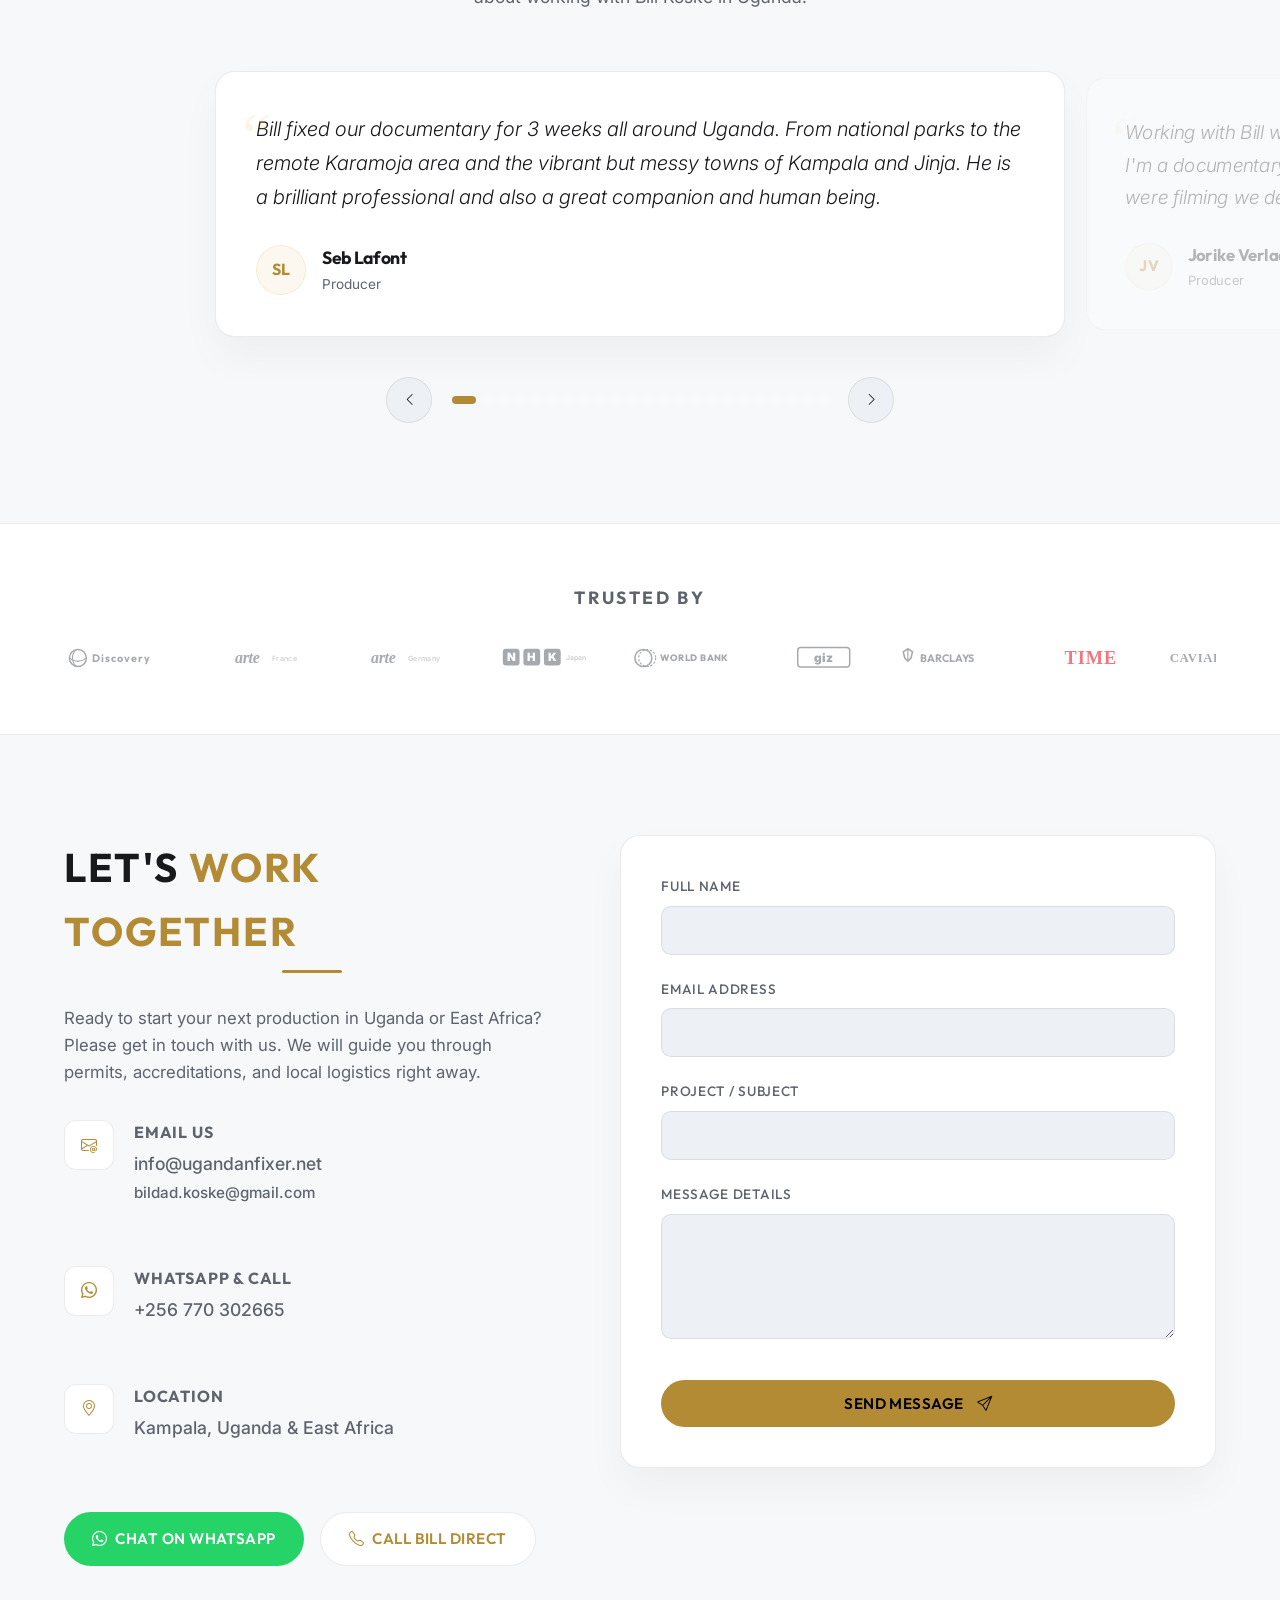
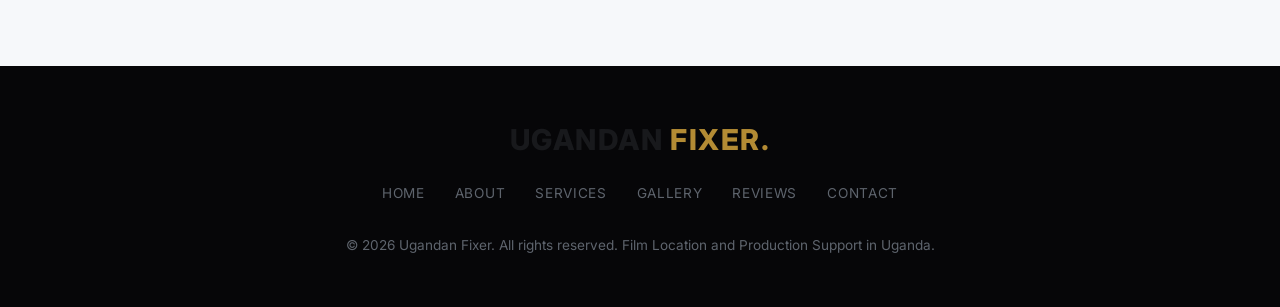
==== commit a0c402a3: "seo: target fixer/producer/stringer in Uganda keywords, add canonical + OG tags Rewrites title, meta" ====
--- a/index.html
+++ b/index.html
@@ -3,11 +3,26 @@
 <head>
   <meta charset="UTF-8">
   <meta name="viewport" content="width=device-width, initial-scale=1.0">
-  <title>Ugandan Fixer | Film Production & Location Support Services Uganda</title>
-  <meta name="description" content="Ugandan Fixer provides professional film production and location support services in Uganda. Get assistance with media credentials, filming permits, customs equipment clearance, crew sourcing, and travel.">
-  <meta name="keywords" content="film fixer uganda, location scout uganda, film production support uganda, media credentials uganda, camera gear rental uganda, travel coordination east africa">
+  <title>Ugandan Fixer | Film Fixer, Producer & Stringer in Uganda</title>
+  <meta name="description" content="Trusted fixer, producer & stringer services for filming in Uganda. Permits, crew sourcing, location scouting, and full production support for international crews.">
+  <meta name="keywords" content="fixer in uganda, filming in uganda, producer in uganda, stringer in uganda, film fixer uganda, location scout uganda, film production support uganda, media credentials uganda, camera gear rental uganda, travel coordination east africa">
   <meta name="author" content="Bill Koske">
   <meta name="robots" content="index, follow">
+
+  <!-- Canonical URL -->
+  <link rel="canonical" href="https://ugandanfixer.net/">
+
+  <!-- Open Graph / Social Sharing -->
+  <meta property="og:type" content="website">
+  <meta property="og:site_name" content="Ugandan Fixer">
+  <meta property="og:title" content="Ugandan Fixer | Film Fixer, Producer & Stringer in Uganda">
+  <meta property="og:description" content="Trusted fixer, producer & stringer services for filming in Uganda. Permits, crew sourcing, location scouting, and full production support for international crews.">
+  <meta property="og:url" content="https://ugandanfixer.net/">
+  <meta property="og:image" content="https://ugandanfixer.net/logo.png">
+  <meta name="twitter:card" content="summary_large_image">
+  <meta name="twitter:title" content="Ugandan Fixer | Film Fixer, Producer & Stringer in Uganda">
+  <meta name="twitter:description" content="Trusted fixer, producer & stringer services for filming in Uganda. Permits, crew sourcing, location scouting, and full production support for international crews.">
+  <meta name="twitter:image" content="https://ugandanfixer.net/logo.png">
 
   <!-- Google Search Console Verification -->
   <meta name="google-site-verification" content="OAoggXsVB42teVEjuJ6DLSa8E4LnEP9JQerxWJNUclA">
@@ -28,7 +43,8 @@
       "addressLocality": "Kampala",
       "addressCountry": "UG"
     },
-    "description": "Ugandan Fixer provides professional film production and location support services in Uganda, including filming permits, media credentials, customs equipment clearance, crew sourcing, and travel.",
+    "description": "Ugandan Fixer is a professional fixer, local producer, and stringer for filming in Uganda, offering location support, filming permits, media credentials, customs equipment clearance, crew sourcing, and travel for international news and film crews.",
+    "knowsAbout": ["Fixer in Uganda", "Filming in Uganda", "Producer in Uganda", "Stringer in Uganda", "Location Scouting", "Film Permits", "Media Accreditation"],
     "sameAs": [
       "https://github.com/shacklebayyy/ugandan"
     ],
@@ -164,10 +180,10 @@
     </div>
     
     <div class="container">
-      <h2>We'll help you tell your story!</h2>
+      <h2>Your Trusted Fixer, Producer & Stringer in Uganda</h2>
       <h1>Let's Talk About Films<span>Professional Production & Location Support in Uganda</span></h1>
       <p class="hero-desc">
-        Ugandan Fixer provides support in the realization of any film projects. This support ranges from consulting on a single production issue to managing and coordinating a complete project from initial concept to final delivery.
+        Ugandan Fixer provides fixer, producer, and stringer support for filming in Uganda, ranging from consulting on a single production issue to managing and coordinating a complete project from initial concept to final delivery.
       </p>
       <div class="hero-btns">
         <a href="#services" class="btn btn-primary" id="btn-hero-services">
@@ -196,7 +212,7 @@
             </div>
             <h3>Reliable Production Partnership <span>On The Ground</span></h3>
             <p>
-              Lead fixer <strong>Bill Koske (Bildad Koske)</strong> is an industry professional who understands the unique needs of international crews and holds an intimate knowledge of the geography and culture of Uganda and East Africa. 
+              Lead fixer <strong>Bill Koske (Bildad Koske)</strong> is the trusted fixer, local producer, and stringer for filming in Uganda, sought out by international news outlets and film crews. He holds an intimate knowledge of the geography and culture of Uganda and East Africa.
             </p>
             <p>
               Bill speaks <strong>five languages</strong> (English, Swahili, Luganda, and some French) and has the unique capability to bring together the best local production resources to ensure your project's success.
@@ -240,7 +256,7 @@
       <div class="container">
         <div class="section-header">
           <h2>Our <span>Services</span></h2>
-          <p>We provide full-spectrum logistics and production support, allowing directors and DP's to focus entirely on their creative vision.</p>
+          <p>As your dedicated fixer and producer in Uganda, we provide full-spectrum logistics and production support, allowing directors and DP's to focus entirely on their creative vision.</p>
         </div>
 
         <div class="services-grid" id="services-grid">
